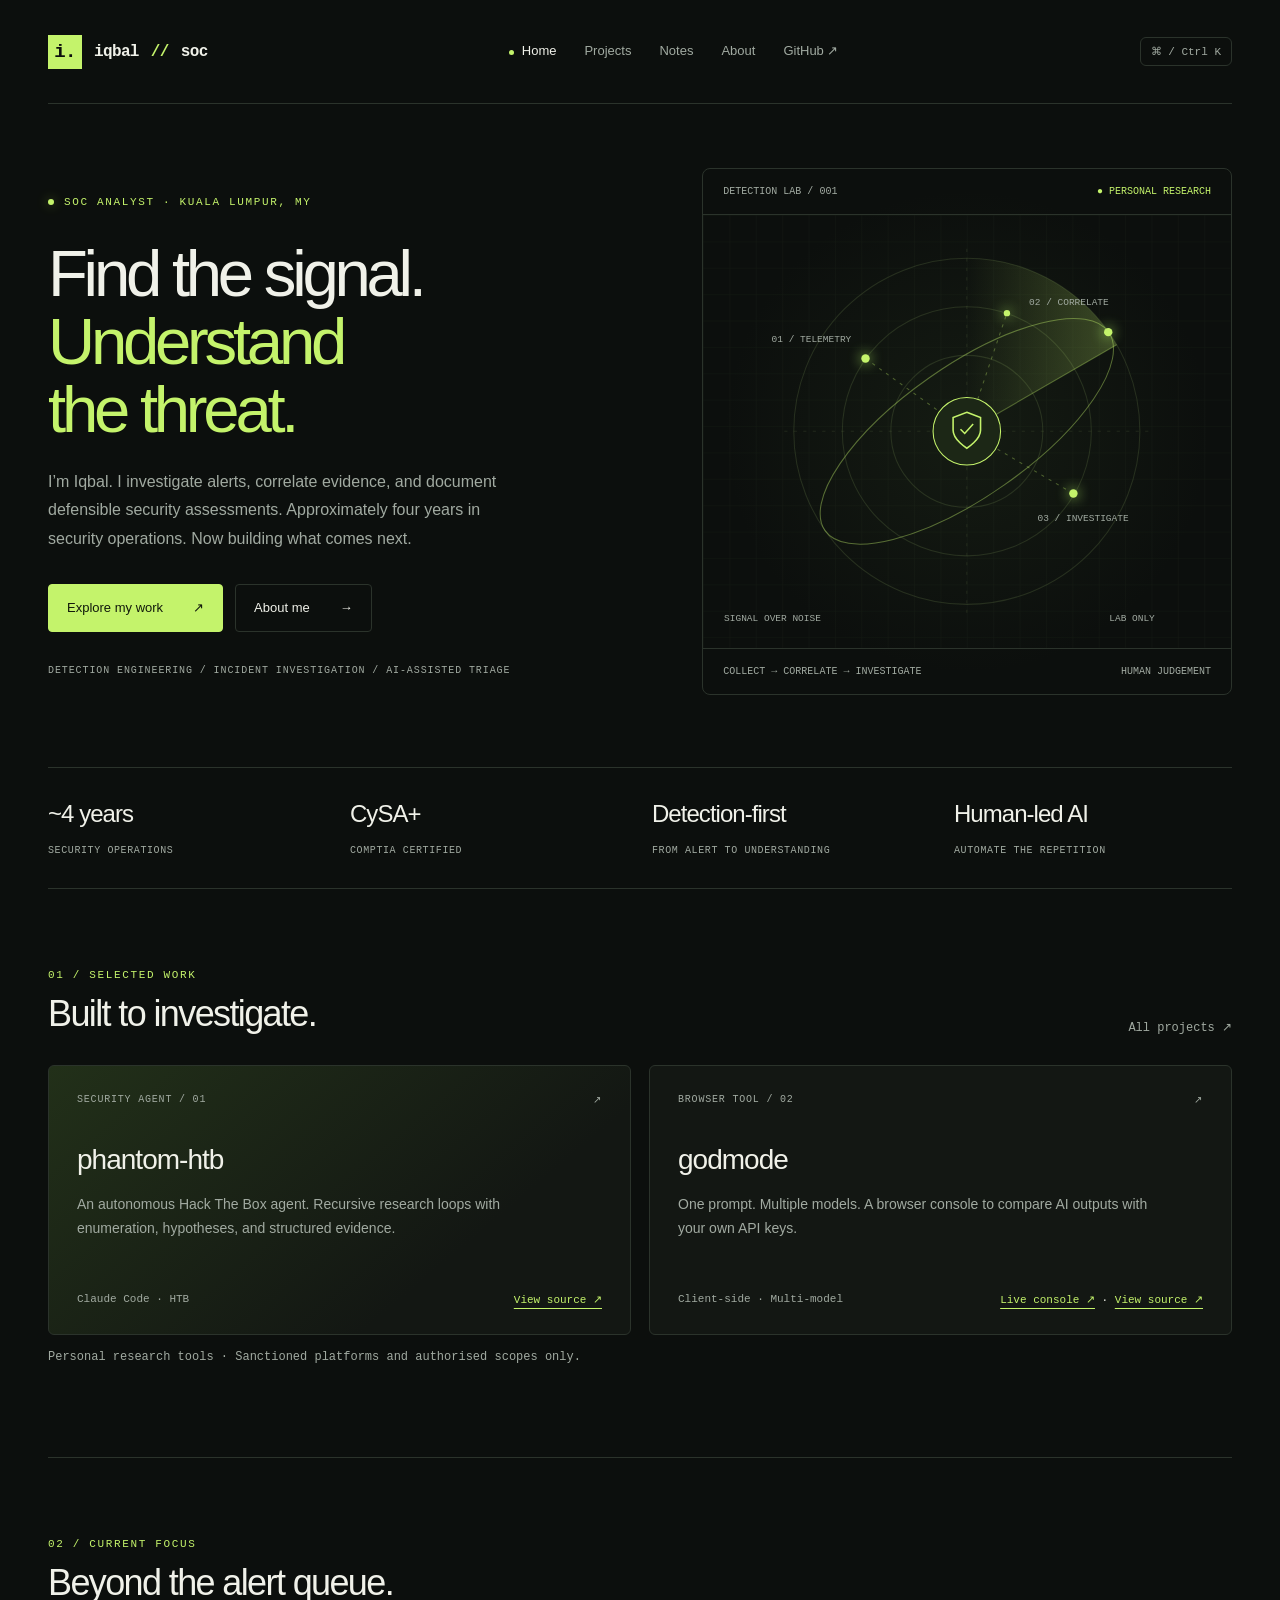
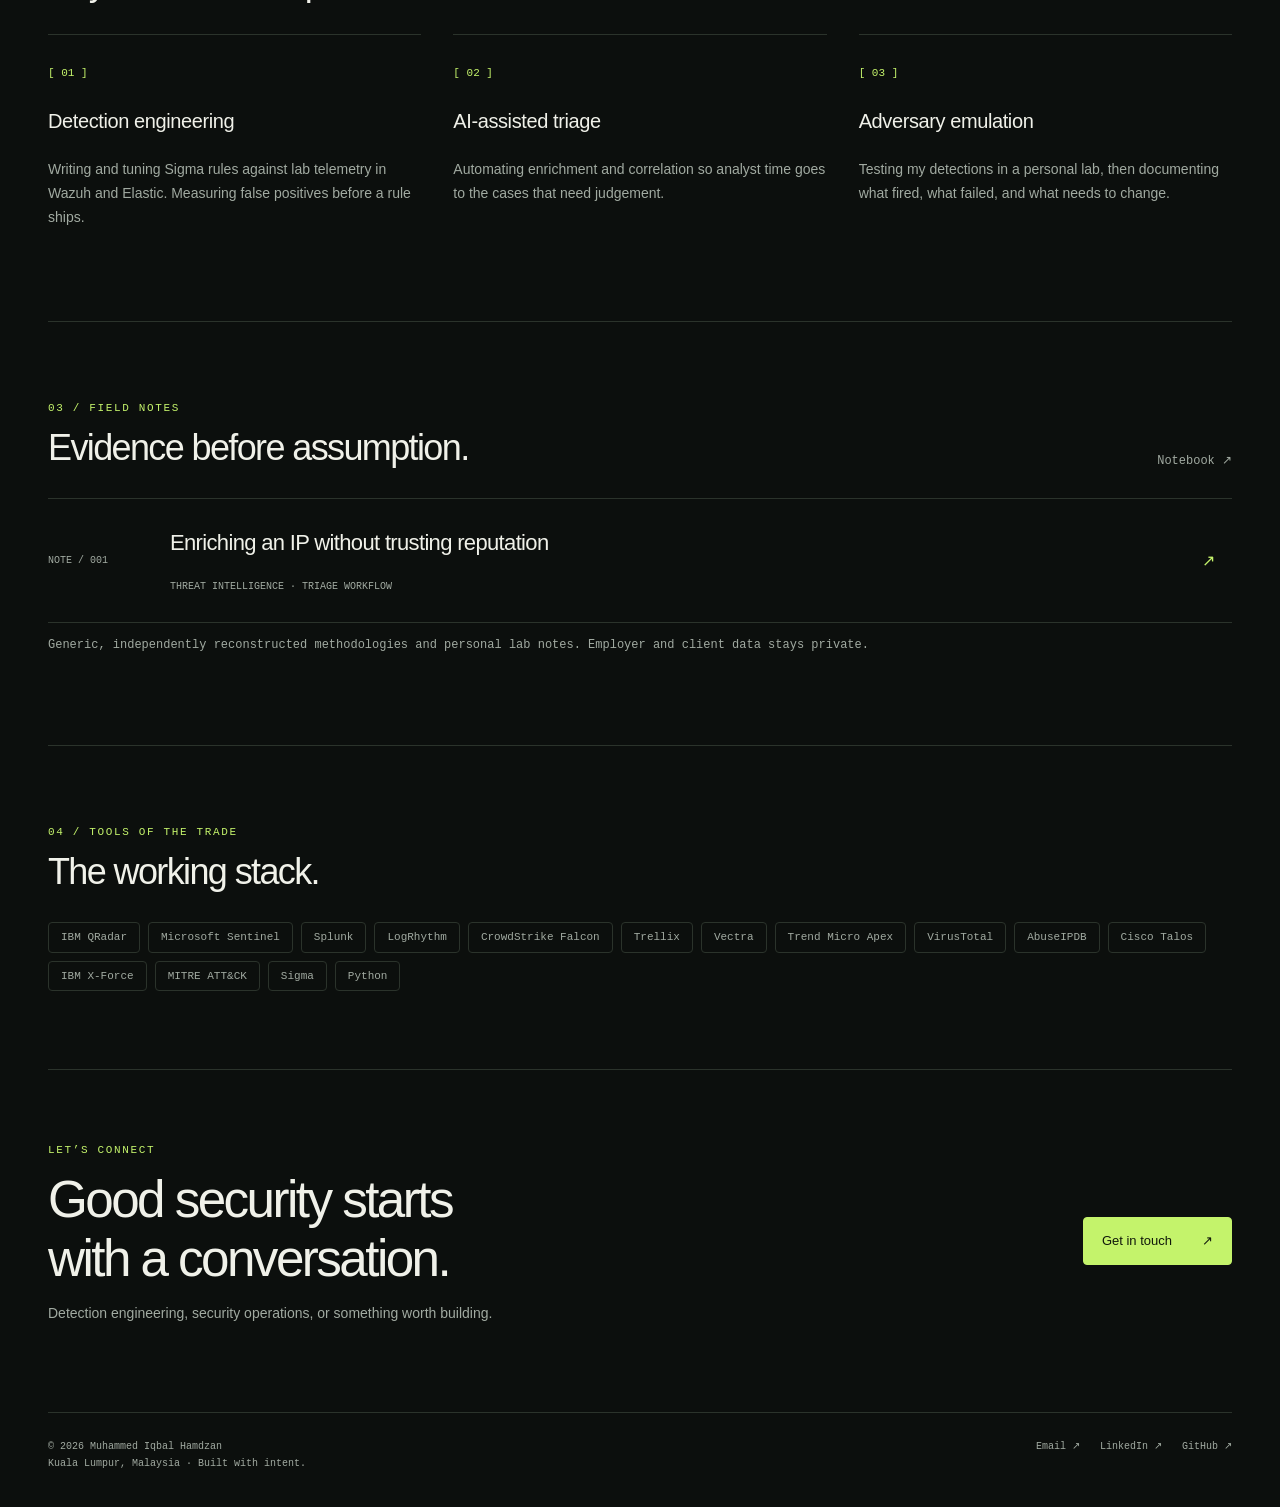
==== index.html @ 97b53631 "Correct SOC experience summary and link methodology note" ====
<!doctype html>
<html lang="en">
<head>
<meta charset="utf-8">
<meta name="viewport" content="width=device-width,initial-scale=1">
<title>Muhammed Iqbal Hamdzan — SOC analyst, Kuala Lumpur</title>
<meta name="description" content="SOC analyst in Kuala Lumpur: incident triage and investigation, detection engineering with Sigma, and agentic security tooling.">
<meta name="color-scheme" content="dark">
<link rel="stylesheet" href="/assets/style.css?v=20261024">
<link rel="icon" href="data:image/svg+xml,<svg xmlns='http://www.w3.org/2000/svg' viewBox='0 0 16 16'><text y='13' font-size='13'>🛡</text></svg>">
<meta name="theme-color" content="#0c0f0d">
<link rel="canonical" href="https://iqbalhamdzan.xyz/">
<meta property="og:type" content="website">
<meta property="og:title" content="Muhammed Iqbal Hamdzan — SOC analyst, Kuala Lumpur">
<meta property="og:description" content="SOC analyst in Kuala Lumpur. Detection engineering, incident investigation, and AI-assisted security tooling.">
<meta property="og:url" content="https://iqbalhamdzan.xyz/">
<script src="/assets/site.js?v=20261024" defer></script>
</head>
<body><div class="wrap"><a class="skip" href="#main">Skip to content</a><header class="site-header"><a class="brand" href="/" aria-label="Iqbal SOC home"><b aria-hidden="true">i.</b>iqbal<span>//</span>soc</a><nav aria-label="Main navigation"><a href="/" aria-current="page">Home</a><a href="/projects.html">Projects</a><a href="/notes/">Notes</a><a href="/about.html">About</a><a href="https://github.com/0xb4bal">GitHub ↗</a></nav><button class="command-trigger" aria-label="Search pages (Control or Command K)" aria-haspopup="dialog">⌘ / Ctrl K</button></header><main id="main"><section class="hero" aria-labelledby="hero-title"><div><p class="eyebrow"><span class="status-dot"></span>SOC ANALYST · KUALA LUMPUR, MY</p><h1 id="hero-title">Find the signal.<br><em>Understand<br>the threat.</em></h1><p class="lede">I’m Iqbal. I investigate alerts, correlate evidence, and document defensible security assessments. Approximately four years in security operations. Now building what comes next.</p><div class="actions"><a class="button primary" href="/projects.html">Explore my work <span>↗</span></a><a class="button" href="/about.html">About me <span>→</span></a></div><div class="hero-meta">Detection engineering / Incident investigation / AI-assisted triage</div></div><div class="signal-panel"><div class="panel-top"><span>DETECTION LAB / 001</span><span>● PERSONAL RESEARCH</span></div><svg class="radar" viewBox="0 0 500 410" role="img" aria-labelledby="radar-title"><title id="radar-title">A conceptual detection workflow: telemetry, correlation, and analyst judgement</title><defs><pattern id="grid" width="25" height="25" patternUnits="userSpaceOnUse"><path d="M25 0H0V25" fill="none" stroke="#59733c18"/></pattern><linearGradient id="beam"><stop stop-color="#c4f36b" stop-opacity="0"/><stop offset="1" stop-color="#c4f36b" stop-opacity=".25"/></linearGradient></defs><path fill="url(#grid)" d="M0 0H500V410H0z"/><path d="M250 32V378M77 205H423" stroke="#687f4d33" stroke-dasharray="3 6"/><circle class="ring" cx="250" cy="205" r="164"/><circle class="ring" cx="250" cy="205" r="118"/><circle class="ring" cx="250" cy="205" r="72"/><g class="sweep"><path d="M250 205L250 41A164 164 0 0 1 392 123Z" fill="url(#beam)"/><path d="M250 205L392 123" stroke="#c4f36b55"/></g><g class="orbit"><ellipse cx="250" cy="205" rx="164" ry="62" transform="rotate(-35 250 205)" fill="none" stroke="#c4f36b66"/><circle class="node" cx="384" cy="111" r="4"/></g><path d="M154 136L250 205 351 264M250 205L288 93" fill="none" stroke="#c4f36b55" stroke-dasharray="3 5"/><circle class="node" cx="154" cy="136" r="4"/><circle class="node" cx="351" cy="264" r="4"/><circle class="node" cx="288" cy="93" r="3"/><circle cx="250" cy="205" r="32" fill="#1c2716" stroke="#c4f36b"/><path d="M250 187l13 5v12c0 9-13 17-13 17s-13-8-13-17v-12z" fill="none" stroke="#c4f36b" stroke-width="1.5"/><path d="M244 203l4 4 8-9" fill="none" stroke="#c4f36b" stroke-width="1.5"/><text x="65" y="120">01 / TELEMETRY</text><text x="309" y="85">02 / CORRELATE</text><text x="317" y="290">03 / INVESTIGATE</text><text x="20" y="385">SIGNAL OVER NOISE</text><text x="385" y="385">LAB ONLY</text></svg><div class="panel-bottom"><span>COLLECT → CORRELATE → INVESTIGATE</span><span>HUMAN JUDGEMENT</span></div></div></section><div class="proof-strip" aria-label="Background"><div><strong>~4 years</strong><span>Security operations</span></div><div><strong>CySA+</strong><span>CompTIA certified</span></div><div><strong>Detection-first</strong><span>From alert to understanding</span></div><div><strong>Human-led AI</strong><span>Automate the repetition</span></div></div><section class="section"><div class="section-heading"><div><div class="section-label">01 / Selected work</div><h2>Built to investigate.</h2></div><a class="text-link" href="/projects.html">All projects ↗</a></div><div class="project-grid"><article class="project-card featured"><div class="card-top"><span>Security agent / 01</span><span aria-hidden="true">↗</span></div><h3>phantom-htb</h3><p>An autonomous Hack The Box agent. Recursive research loops with enumeration, hypotheses, and structured evidence.</p><div class="card-footer"><span>Claude Code · HTB</span><div><a href="https://github.com/0xb4bal/phantom-htb">View source ↗</a></div></div></article><article class="project-card"><div class="card-top"><span>Browser tool / 02</span><span aria-hidden="true">↗</span></div><h3>godmode</h3><p>One prompt. Multiple models. A browser console to compare AI outputs with your own API keys.</p><div class="card-footer"><span>Client-side · Multi-model</span><div><a href="https://0xb4bal.github.io/godmode">Live console ↗</a> · <a href="https://github.com/0xb4bal/godmode">View source ↗</a></div></div></article></div><p class="mono dim">Personal research tools · Sanctioned platforms and authorised scopes only.</p></section><section class="section"><div class="section-heading"><div><div class="section-label">02 / Current focus</div><h2>Beyond the alert queue.</h2></div></div><div class="focus-grid"><article class="focus-item"><span class="number">[ 01 ]</span><h3>Detection engineering</h3><p>Writing and tuning Sigma rules against lab telemetry in Wazuh and Elastic. Measuring false positives before a rule ships.</p></article><article class="focus-item"><span class="number">[ 02 ]</span><h3>AI-assisted triage</h3><p>Automating enrichment and correlation so analyst time goes to the cases that need judgement.</p></article><article class="focus-item"><span class="number">[ 03 ]</span><h3>Adversary emulation</h3><p>Testing my detections in a personal lab, then documenting what fired, what failed, and what needs to change.</p></article></div></section><section class="section"><div class="section-heading"><div><div class="section-label">03 / Field notes</div><h2>Evidence before assumption.</h2></div><a class="text-link" href="/notes/">Notebook ↗</a></div><a class="note-row" href="/notes/ioc-enrichment-workflow.html"><span class="note-number">NOTE / 001</span><div><h3>Enriching an IP without trusting reputation</h3><small>THREAT INTELLIGENCE · TRIAGE WORKFLOW</small></div><span class="arrow">↗</span></a><p class="mono dim">Generic, independently reconstructed methodologies and personal lab notes. Employer and client data stays private.</p></section><section class="section"><div class="section-label">04 / Tools of the trade</div><div class="section-heading"><h2>The working stack.</h2></div><div class="stack"><span class="pill">IBM QRadar</span><span class="pill">Microsoft Sentinel</span><span class="pill">Splunk</span><span class="pill">LogRhythm</span><span class="pill">CrowdStrike Falcon</span><span class="pill">Trellix</span><span class="pill">Vectra</span><span class="pill">Trend Micro Apex</span><span class="pill">VirusTotal</span><span class="pill">AbuseIPDB</span><span class="pill">Cisco Talos</span><span class="pill">IBM X-Force</span><span class="pill">MITRE ATT&amp;CK</span><span class="pill">Sigma</span><span class="pill">Python</span></div></section><section class="contact-block"><div><div class="section-label">Let’s connect</div><h2>Good security starts<br>with a conversation.</h2><p>Detection engineering, security operations, or something worth building.</p></div><a class="button primary" href="mailto:security@iqbalhamdzan.xyz">Get in touch <span>↗</span></a></section></main><footer class="site-footer"><span>© 2026 Muhammed Iqbal Hamdzan<br>Kuala Lumpur, Malaysia · Built with intent.</span><div class="footer-links"><a href="mailto:security@iqbalhamdzan.xyz">Email ↗</a><a href="https://www.linkedin.com/in/iqbalhamdzan">LinkedIn ↗</a><a href="https://github.com/0xb4bal">GitHub ↗</a></div></footer></div><dialog id="command-palette" class="palette" aria-label="Find a page"><div class="palette-top"><input type="search" aria-label="Search pages" placeholder="Where do you want to go?" autocomplete="off"><button class="palette-close" aria-label="Close search">ESC</button></div><div class="palette-results"><a href="/">Home <small>01 / Overview</small></a><a href="/projects.html">Projects <small>02 / Security agents &amp; tools</small></a><a href="/notes/">Detection notes <small>03 / Lab notebook</small></a><a href="/notes/ioc-enrichment-workflow.html">Enriching an IP without trusting reputation <small>Read note ↗</small></a><a href="/notes/alert-to-disposition.html">From alert to defensible assessment <small>Read note ↗</small></a><a href="/about.html">About &amp; contact <small>04 / Background</small></a><p class="palette-empty" hidden>No matching pages. Try “projects” or “notes”.</p></div><div class="palette-hint">↑ ↓ to navigate · Enter to open · Esc to close</div></dialog></body></html>
---- assets/style.css ----
:root{--bg:#0c0f0d;--panel:#131713;--fg:#f0f1e9;--dim:#a1aaa1;--line:#2b332b;--accent:#c4f36b;--accent2:#c4f36b;--mono:Consolas,"Liberation Mono",monospace;--sans:Arial,Helvetica,sans-serif}
*{box-sizing:border-box}html{scroll-behavior:smooth;scroll-padding-top:100px}body{margin:0;background:var(--bg);color:var(--fg);font:16px/1.7 var(--sans);-webkit-font-smoothing:antialiased}::selection{background:var(--accent);color:var(--bg)}a{color:inherit;text-underline-offset:5px}a:hover{color:var(--accent)}button,input{font:inherit}button,a{-webkit-tap-highlight-color:transparent}button{cursor:pointer}a:focus-visible,button:focus-visible,input:focus-visible{outline:2px solid var(--accent);outline-offset:5px}.wrap{width:min(1240px,calc(100% - 96px));margin:auto}.site-header{display:flex;align-items:center;justify-content:space-between;gap:24px;min-height:104px;border-bottom:1px solid var(--line)}.brand{display:flex;align-items:center;gap:12px;font:700 16px var(--mono);letter-spacing:-.04em;text-decoration:none}.brand b{display:grid;place-items:center;width:34px;height:34px;background:var(--accent);color:var(--bg);font-size:19px}.brand span{color:var(--accent)}nav{display:flex;align-items:center;gap:28px}nav a{font-size:13px;text-decoration:none;color:var(--dim)}nav a[aria-current=page]{color:var(--fg)}nav a[aria-current=page]:before{content:"";display:inline-block;width:5px;height:5px;background:var(--accent);margin-right:8px;border-radius:50%}.command-trigger{border:1px solid var(--line);background:transparent;color:var(--dim);border-radius:6px;padding:7px 10px;font:11px var(--mono)}.skip{position:fixed;top:-70px;left:16px;z-index:99;background:var(--accent);color:var(--bg);padding:10px}.skip:focus{top:10px}.eyebrow,.section-label{font:11px/1.5 var(--mono);letter-spacing:.15em;text-transform:uppercase;color:var(--accent)}.eyebrow{display:flex;align-items:center;gap:10px}.status-dot{height:6px;width:6px;background:var(--accent);border-radius:50%;box-shadow:0 0 12px #c4f34470}.hero{display:grid;grid-template-columns:1.16fr 1fr;gap:40px;align-items:center;min-height:650px;padding:64px 0 72px}.hero h1{font-size:clamp(46px,5.1vw,74px);line-height:1.04;font-weight:500;letter-spacing:-.065em;margin:30px 0 24px}.hero h1 em{font-style:normal;color:var(--accent)}.hero .lede{font-size:16px;line-height:1.8;max-width:470px;color:var(--dim)}.actions{display:flex;gap:12px;flex-wrap:wrap;margin:30px 0}.button{display:inline-flex;align-items:center;justify-content:space-between;gap:30px;padding:12px 18px;border:1px solid var(--line);border-radius:4px;font-size:13px;text-decoration:none;transition:background .2s,transform .2s}.button:hover{background:#20291c;transform:translateY(-2px)}.button.primary{background:var(--accent);color:#11180b;border-color:var(--accent)}.button.primary:hover{background:#d7ff92}.hero-meta{font:10px/1.8 var(--mono);text-transform:uppercase;letter-spacing:.09em;color:var(--dim)}.signal-panel{position:relative;min-width:0;background:radial-gradient(ellipse at center,#33462638,transparent 65%);border:1px solid var(--line);border-radius:8px;overflow:hidden}.panel-top,.panel-bottom{padding:15px 20px;display:flex;justify-content:space-between;gap:12px;font:10px/1.5 var(--mono);color:var(--dim)}.panel-top{border-bottom:1px solid var(--line)}.panel-top span:last-child{color:var(--accent)}.panel-bottom{border-top:1px solid var(--line)}.radar{display:block;width:100%;height:auto}.radar text{font-family:var(--mono);font-size:9px;fill:var(--dim)}.radar .ring{stroke:#687f4d44;fill:none}.radar .orbit{transform-origin:250px 205px;animation:orbit 36s linear infinite}.radar .sweep{transform-origin:250px 205px;animation:orbit 18s linear infinite}.radar .node{fill:var(--accent);filter:drop-shadow(0 0 6px #baff6c)}@keyframes orbit{to{transform:rotate(360deg)}}.proof-strip{display:grid;grid-template-columns:repeat(4,1fr);border-block:1px solid var(--line);padding:26px 0;gap:24px}.proof-strip strong{display:block;font-size:24px;font-weight:500;letter-spacing:-.04em}.proof-strip span{font:10px var(--mono);color:var(--dim);text-transform:uppercase;letter-spacing:.06em}.section{padding:78px 0;border-bottom:1px solid var(--line)}.section-heading{display:flex;align-items:flex-end;justify-content:space-between;gap:24px;margin-bottom:30px}.section-heading h2{font-size:36px;font-weight:500;letter-spacing:-.045em;line-height:1.15;margin:10px 0 0}.text-link{font:12px var(--mono);color:var(--dim);text-decoration:none}.text-link:hover{color:var(--accent)}.project-grid{display:grid;grid-template-columns:1fr 1fr;gap:18px}.project-card{display:flex;flex-direction:column;min-height:270px;padding:28px;background:var(--panel);border:1px solid var(--line);border-radius:6px;transition:transform .2s,border-color .2s}.project-card:hover{transform:translateY(-4px);border-color:#78954f}.project-card.featured{background:linear-gradient(140deg,#223019,#131713 70%)}.card-top{display:flex;align-items:center;justify-content:space-between;color:var(--dim);font:10px var(--mono);text-transform:uppercase;letter-spacing:.08em}.project-card h3{margin:30px 0 10px;font-size:28px;font-weight:500;letter-spacing:-.035em}.project-card p{color:var(--dim);font-size:14px;max-width:470px;margin:0 0 24px}.card-footer{display:flex;justify-content:space-between;gap:16px;align-items:center;margin-top:auto;font:11px var(--mono)}.card-footer a{color:var(--accent)}.card-footer span{color:var(--dim)}.focus-grid{display:grid;grid-template-columns:repeat(3,1fr);gap:32px}.focus-item{border-top:1px solid var(--line);padding-top:22px}.focus-item .number{font:11px var(--mono);color:var(--accent)}.focus-item h3{font-size:20px;font-weight:500;letter-spacing:-.02em}.focus-item p{color:var(--dim);font-size:14px}.note-row{display:grid;grid-template-columns:100px 1fr 30px;align-items:center;gap:22px;border-block:1px solid var(--line);padding:25px 0;text-decoration:none}.note-row time,.note-row small{font:10px var(--mono);color:var(--dim)}.note-row h3{font-size:22px;font-weight:500;margin:0 0 8px;letter-spacing:-.03em}.note-row .arrow{color:var(--accent)}.stack{display:flex;flex-wrap:wrap;gap:8px;margin-top:24px}.pill,.tag{display:inline-block;border:1px solid var(--line);padding:6px 12px;color:var(--dim);font:11px/1.5 var(--mono);border-radius:4px}.contact-block{padding:72px 0;display:flex;justify-content:space-between;align-items:center;gap:32px}.contact-block h2{font-size:clamp(32px,4vw,52px);font-weight:500;letter-spacing:-.05em;line-height:1.15;margin:12px 0}.contact-block p{color:var(--dim);font-size:14px}.site-footer{border-top:1px solid var(--line);display:flex;justify-content:space-between;gap:20px;padding:25px 0 35px;color:var(--dim);font:10px/1.7 var(--mono)}.footer-links{display:flex;gap:20px}.footer-links a{text-decoration:none}.page-content{max-width:820px;margin:64px auto 90px;min-height:50vh}.page-content h1{font-size:clamp(38px,5vw,60px);line-height:1.1;letter-spacing:-.05em;font-weight:500;margin:20px 0 28px}.page-content h2{font-size:25px;font-weight:500;letter-spacing:-.03em;margin:48px 0 16px}.page-content h3{font-weight:500}.page-content p,.page-content li{color:#bac3b8}.page-content .lede{font-size:19px;line-height:1.8;color:#d2d9cf}.page-content a{color:var(--accent)}.page-content li{padding:4px 0}.page-content .project-grid{margin:36px 0}.page-content .project-card h3{margin-top:26px}.note{border-left:2px solid var(--accent);background:var(--panel);padding:18px 24px;margin:28px 0;font-size:14px}.note p{margin:0}.dim{color:var(--dim)}.mono{font-family:var(--mono);font-size:12px}table{border-collapse:collapse;width:100%;font-size:14px;margin:24px 0}th,td{text-align:left;vertical-align:top;border-bottom:1px solid var(--line);padding:16px 12px}th{font:10px var(--mono);color:var(--dim);text-transform:uppercase;letter-spacing:.1em}td:first-child{min-width:140px}code{font-family:var(--mono);color:var(--accent)}pre{overflow:auto;padding:20px;background:var(--panel)}.palette{width:min(560px,calc(100% - 32px));padding:0;border:1px solid #536343;border-radius:10px;background:var(--panel);color:var(--fg);box-shadow:0 30px 100px #0009}.palette::backdrop{background:#070a08c9;backdrop-filter:blur(6px)}.palette-top{display:flex;align-items:center;gap:12px;border-bottom:1px solid var(--line);padding:16px}.palette input{min-width:0;width:100%;background:transparent;border:0;color:var(--fg);padding:8px;font-size:15px}.palette-close{background:transparent;color:var(--dim);border:1px solid var(--line);border-radius:4px;font:10px var(--mono);padding:7px}.palette-results{padding:12px}.palette-results a{display:flex;justify-content:space-between;padding:14px 12px;text-decoration:none;border-radius:4px;font-size:14px}.palette-results a:hover,.palette-results a:focus{background:#28341f;color:var(--accent)}.palette-results small{color:var(--dim);font:10px var(--mono)}.palette-empty{padding:15px;color:var(--dim);font-size:14px}.palette-hint{border-top:1px solid var(--line);padding:12px 24px;font:10px var(--mono);color:var(--dim)}[hidden]{display:none!important}
@media(min-width:1500px){.hero{min-height:700px}}
@media(max-width:960px){.wrap{width:calc(100% - 48px)}.hero{gap:24px;min-height:570px}.hero h1{font-size:54px}nav{gap:18px}.signal-panel{align-self:center}.panel-top,.panel-bottom{font-size:9px;padding:12px}.project-card{padding:24px}.focus-grid{gap:20px}}
@media(max-width:700px){.wrap{width:calc(100% - 36px)}.site-header{min-height:100px;flex-wrap:wrap;gap:16px;padding:22px 0}.brand{font-size:14px}.brand b{width:28px;height:28px}nav{width:100%;justify-content:space-between;gap:8px;order:2}nav a{font-size:12px}.command-trigger{margin-left:auto}.hero{grid-template-columns:1fr;padding:44px 0;gap:28px}.hero h1{font-size:clamp(46px,10vw,65px);margin-top:24px}.hero .lede{font-size:15px;max-width:100%}.signal-panel{width:100%;max-width:480px;justify-self:center}.proof-strip{grid-template-columns:1fr 1fr;gap:20px;padding:24px 0}.proof-strip strong{font-size:22px}.proof-strip span{font-size:9px}.section{padding:48px 0}.section-heading h2{font-size:30px}.section-heading{align-items:flex-start}.section-heading .text-link{font-size:10px;white-space:nowrap;margin-top:28px}.project-grid,.focus-grid{grid-template-columns:1fr}.project-card{min-height:240px}.focus-item h3{margin:12px 0}.note-row{grid-template-columns:1fr 20px;gap:12px}.note-row time{grid-column:1/-1}.note-row h3{font-size:20px}.contact-block{padding:48px 0;display:block}.contact-block .button{margin-top:12px}.site-footer{flex-direction:column;gap:12px}.page-content{margin:44px 0 60px}.page-content .lede{font-size:17px}.page-content h1{overflow-wrap:anywhere}th,td{padding:12px 6px;font-size:12px}td:first-child{min-width:85px}nav a[aria-current=page]:before{margin-right:5px}.page-content ul,.page-content ol{padding-left:22px}}
@media(prefers-reduced-motion:reduce){html{scroll-behavior:auto}*,*:before,*:after{animation:none!important;transition:none!important}}

.note-number{font:10px var(--mono);color:var(--dim)}
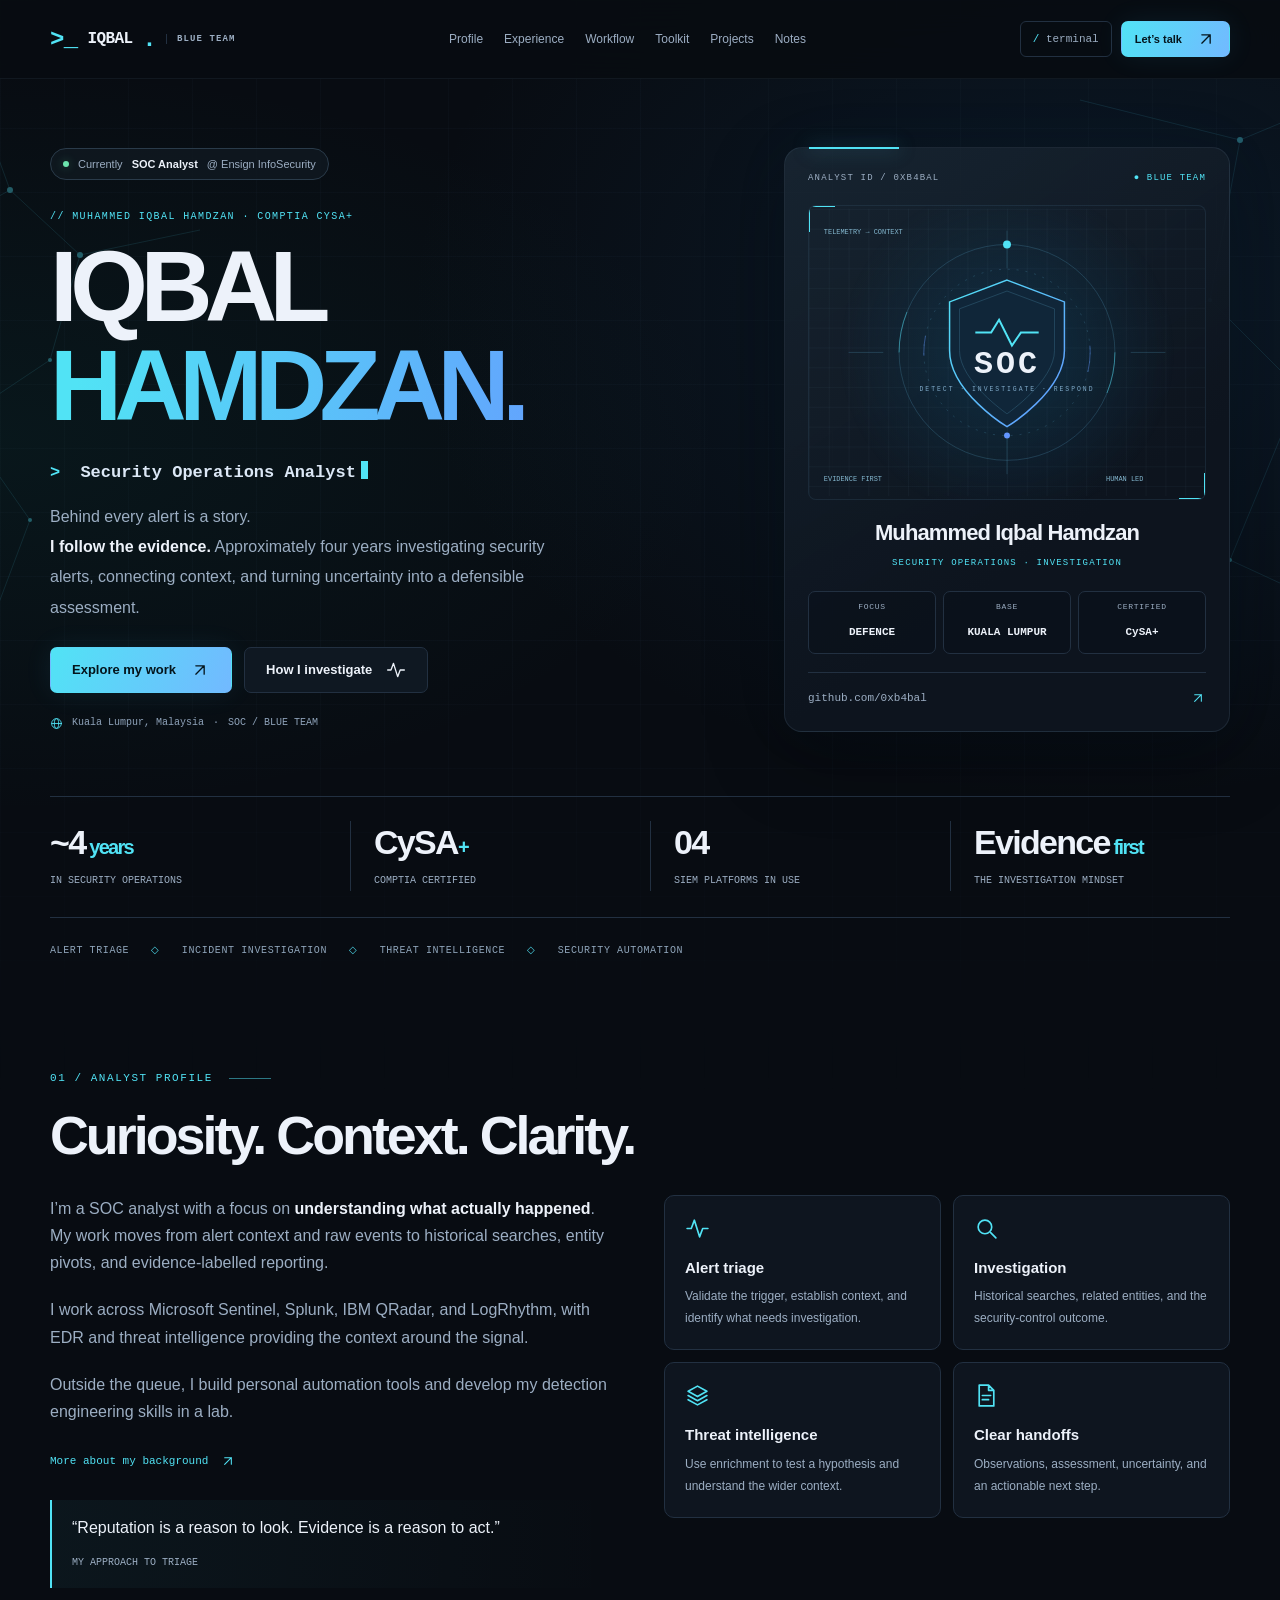
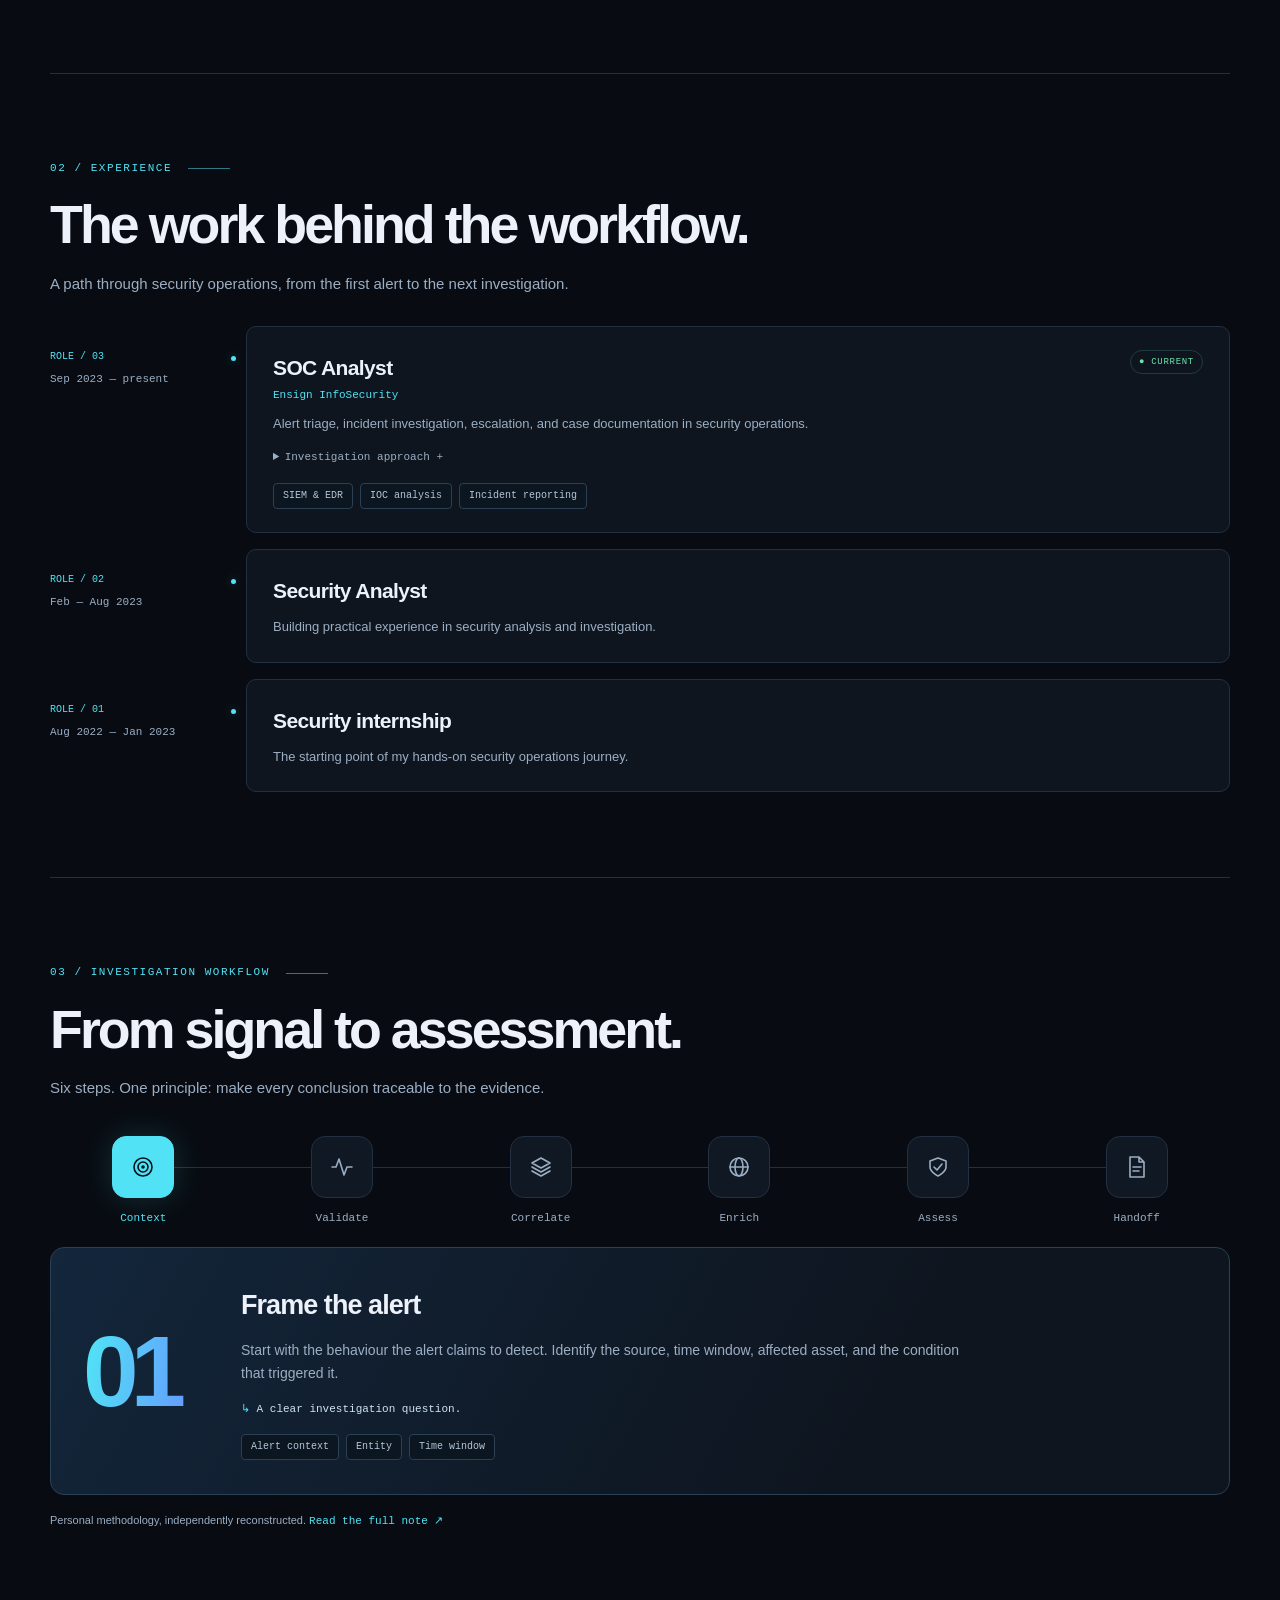
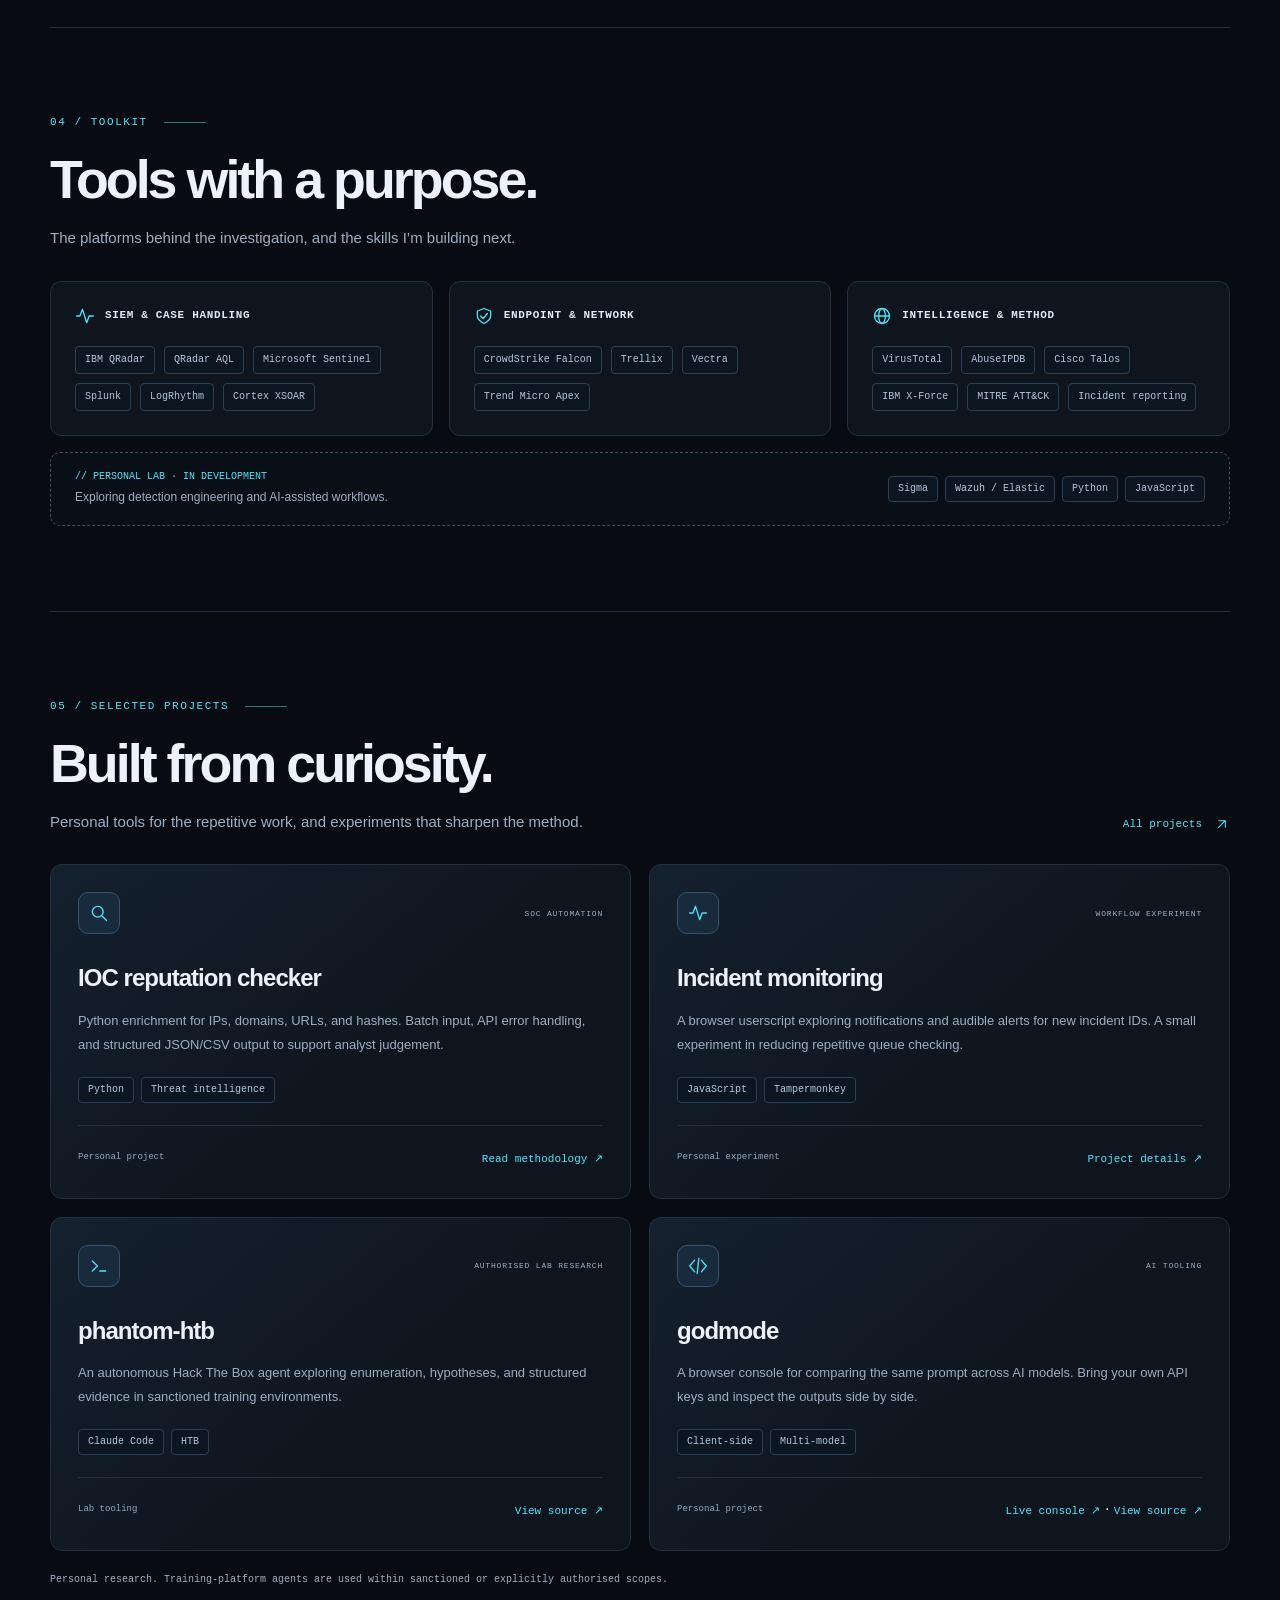
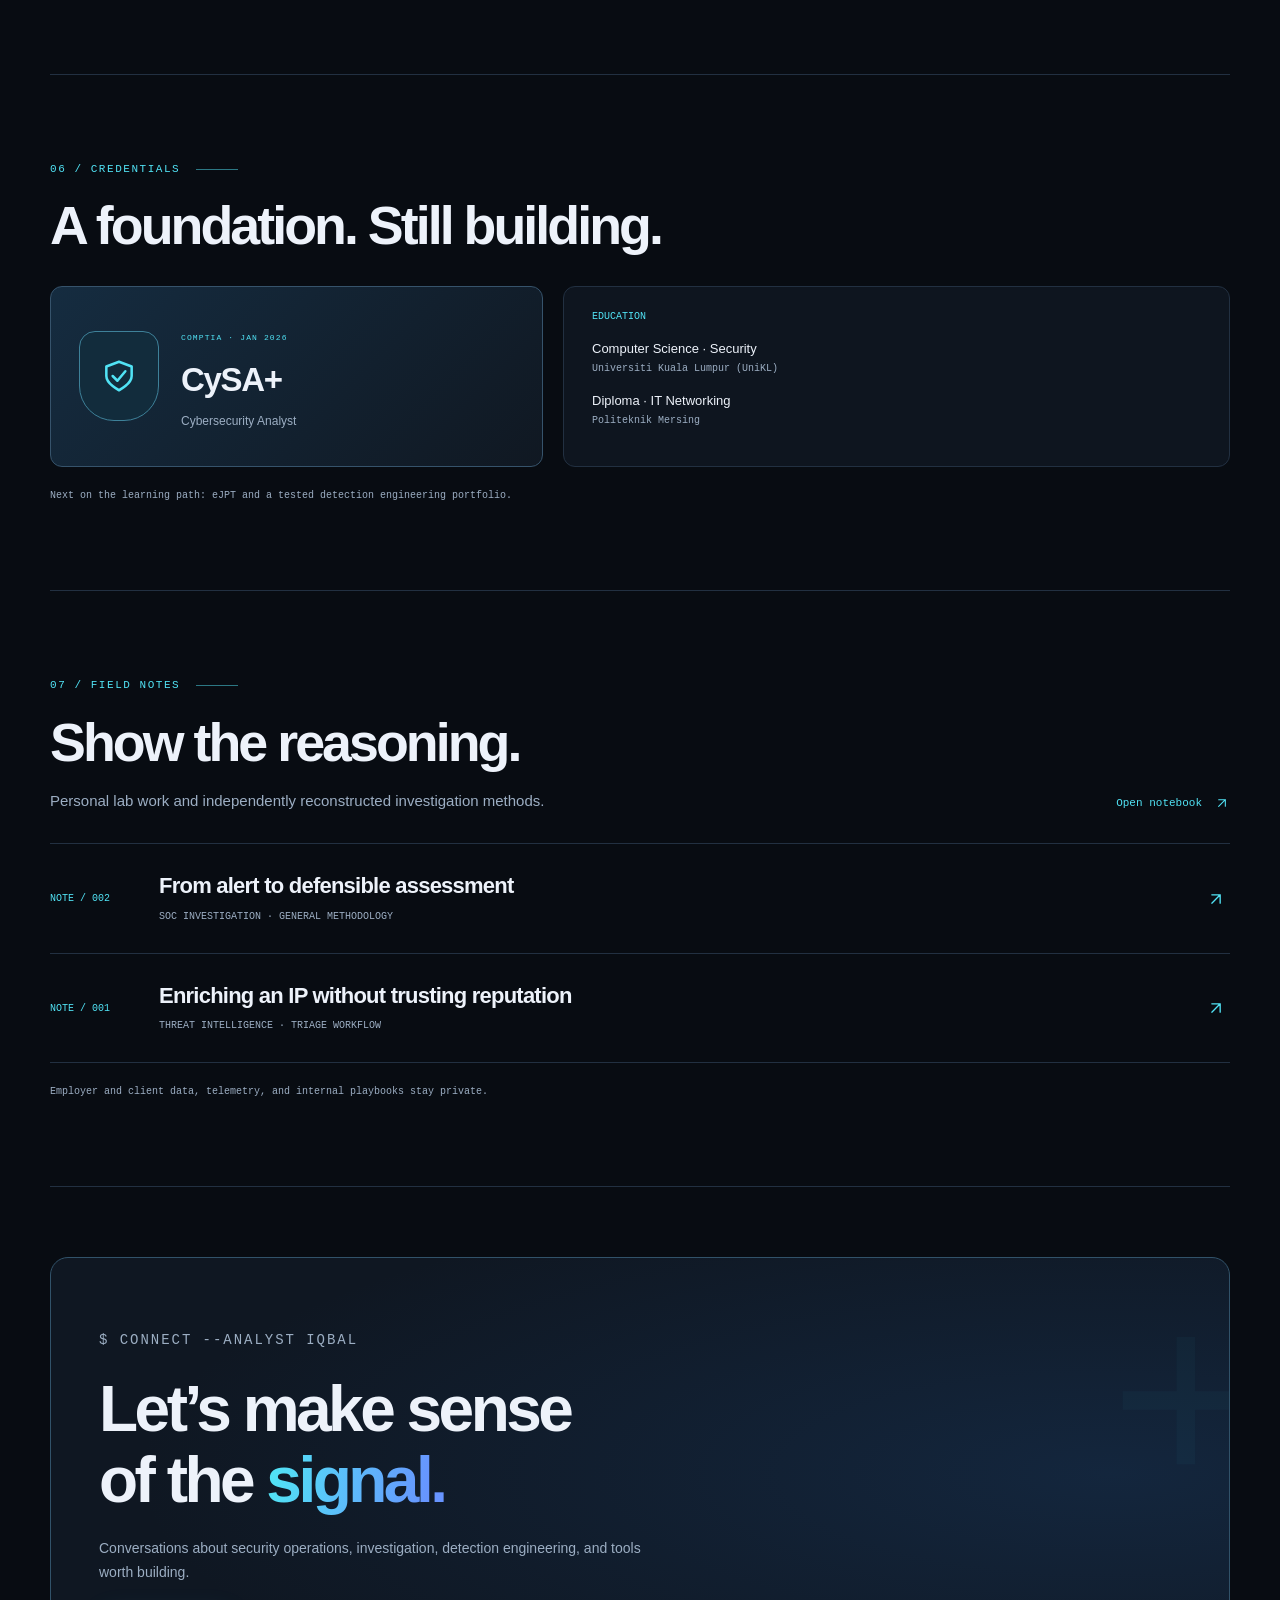
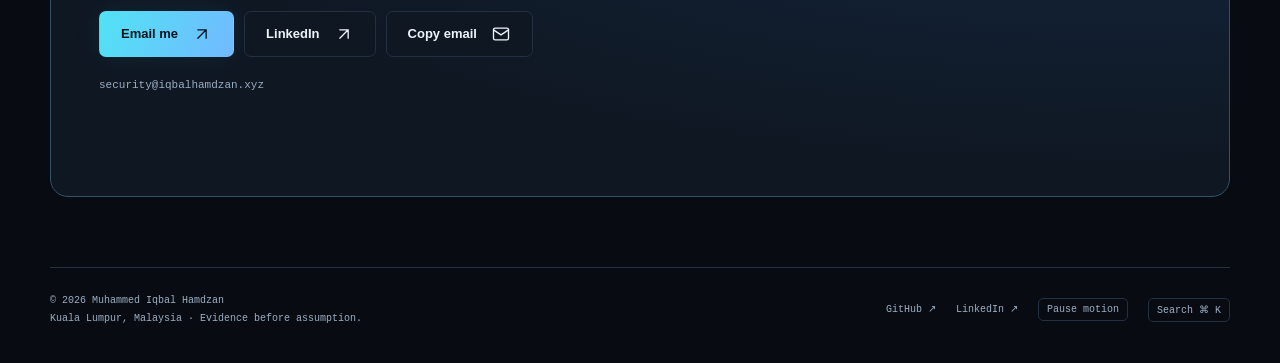
==== commit 58a0d7e4: "Rebuild portfolio with SOC identity, investigation workflow, and terminal navigation" ====
--- a/index.html
+++ b/index.html
@@ -1,19 +1,106 @@
 <!doctype html>
-<html lang="en">
-<head>
+<html lang="en"><head>
 <meta charset="utf-8">
-<meta name="viewport" content="width=device-width,initial-scale=1">
-<title>Muhammed Iqbal Hamdzan — SOC analyst, Kuala Lumpur</title>
-<meta name="description" content="SOC analyst in Kuala Lumpur: incident triage and investigation, detection engineering with Sigma, and agentic security tooling.">
+<meta name="viewport" content="width=device-width, initial-scale=1">
+<title>Iqbal Hamdzan — SOC Analyst & Security Investigator</title>
+<meta name="description" content="SOC analyst in Kuala Lumpur. Evidence-led investigation, incident triage, threat intelligence, and personal security automation.">
 <meta name="color-scheme" content="dark">
-<link rel="stylesheet" href="/assets/style.css?v=20261024">
-<link rel="icon" href="data:image/svg+xml,<svg xmlns='http://www.w3.org/2000/svg' viewBox='0 0 16 16'><text y='13' font-size='13'>🛡</text></svg>">
-<meta name="theme-color" content="#0c0f0d">
+<meta name="theme-color" content="#080c12">
 <link rel="canonical" href="https://iqbalhamdzan.xyz/">
 <meta property="og:type" content="website">
-<meta property="og:title" content="Muhammed Iqbal Hamdzan — SOC analyst, Kuala Lumpur">
-<meta property="og:description" content="SOC analyst in Kuala Lumpur. Detection engineering, incident investigation, and AI-assisted security tooling.">
+<meta property="og:title" content="Iqbal Hamdzan — SOC Analyst & Security Investigator">
+<meta property="og:description" content="SOC analyst in Kuala Lumpur. Evidence-led investigation, incident triage, threat intelligence, and personal security automation.">
 <meta property="og:url" content="https://iqbalhamdzan.xyz/">
-<script src="/assets/site.js?v=20261024" defer></script>
+<link rel="icon" href="/assets/favicon.svg" type="image/svg+xml">
+<link rel="stylesheet" href="/assets/style.css?v=20261104">
+<script src="/assets/site.js?v=20261104" defer></script>
 </head>
-<body><div class="wrap"><a class="skip" href="#main">Skip to content</a><header class="site-header"><a class="brand" href="/" aria-label="Iqbal SOC home"><b aria-hidden="true">i.</b>iqbal<span>//</span>soc</a><nav aria-label="Main navigation"><a href="/" aria-current="page">Home</a><a href="/projects.html">Projects</a><a href="/notes/">Notes</a><a href="/about.html">About</a><a href="https://github.com/0xb4bal">GitHub ↗</a></nav><button class="command-trigger" aria-label="Search pages (Control or Command K)" aria-haspopup="dialog">⌘ / Ctrl K</button></header><main id="main"><section class="hero" aria-labelledby="hero-title"><div><p class="eyebrow"><span class="status-dot"></span>SOC ANALYST · KUALA LUMPUR, MY</p><h1 id="hero-title">Find the signal.<br><em>Understand<br>the threat.</em></h1><p class="lede">I’m Iqbal. I investigate alerts, correlate evidence, and document defensible security assessments. Approximately four years in security operations. Now building what comes next.</p><div class="actions"><a class="button primary" href="/projects.html">Explore my work <span>↗</span></a><a class="button" href="/about.html">About me <span>→</span></a></div><div class="hero-meta">Detection engineering / Incident investigation / AI-assisted triage</div></div><div class="signal-panel"><div class="panel-top"><span>DETECTION LAB / 001</span><span>● PERSONAL RESEARCH</span></div><svg class="radar" viewBox="0 0 500 410" role="img" aria-labelledby="radar-title"><title id="radar-title">A conceptual detection workflow: telemetry, correlation, and analyst judgement</title><defs><pattern id="grid" width="25" height="25" patternUnits="userSpaceOnUse"><path d="M25 0H0V25" fill="none" stroke="#59733c18"/></pattern><linearGradient id="beam"><stop stop-color="#c4f36b" stop-opacity="0"/><stop offset="1" stop-color="#c4f36b" stop-opacity=".25"/></linearGradient></defs><path fill="url(#grid)" d="M0 0H500V410H0z"/><path d="M250 32V378M77 205H423" stroke="#687f4d33" stroke-dasharray="3 6"/><circle class="ring" cx="250" cy="205" r="164"/><circle class="ring" cx="250" cy="205" r="118"/><circle class="ring" cx="250" cy="205" r="72"/><g class="sweep"><path d="M250 205L250 41A164 164 0 0 1 392 123Z" fill="url(#beam)"/><path d="M250 205L392 123" stroke="#c4f36b55"/></g><g class="orbit"><ellipse cx="250" cy="205" rx="164" ry="62" transform="rotate(-35 250 205)" fill="none" stroke="#c4f36b66"/><circle class="node" cx="384" cy="111" r="4"/></g><path d="M154 136L250 205 351 264M250 205L288 93" fill="none" stroke="#c4f36b55" stroke-dasharray="3 5"/><circle class="node" cx="154" cy="136" r="4"/><circle class="node" cx="351" cy="264" r="4"/><circle class="node" cx="288" cy="93" r="3"/><circle cx="250" cy="205" r="32" fill="#1c2716" stroke="#c4f36b"/><path d="M250 187l13 5v12c0 9-13 17-13 17s-13-8-13-17v-12z" fill="none" stroke="#c4f36b" stroke-width="1.5"/><path d="M244 203l4 4 8-9" fill="none" stroke="#c4f36b" stroke-width="1.5"/><text x="65" y="120">01 / TELEMETRY</text><text x="309" y="85">02 / CORRELATE</text><text x="317" y="290">03 / INVESTIGATE</text><text x="20" y="385">SIGNAL OVER NOISE</text><text x="385" y="385">LAB ONLY</text></svg><div class="panel-bottom"><span>COLLECT → CORRELATE → INVESTIGATE</span><span>HUMAN JUDGEMENT</span></div></div></section><div class="proof-strip" aria-label="Background"><div><strong>~4 years</strong><span>Security operations</span></div><div><strong>CySA+</strong><span>CompTIA certified</span></div><div><strong>Detection-first</strong><span>From alert to understanding</span></div><div><strong>Human-led AI</strong><span>Automate the repetition</span></div></div><section class="section"><div class="section-heading"><div><div class="section-label">01 / Selected work</div><h2>Built to investigate.</h2></div><a class="text-link" href="/projects.html">All projects ↗</a></div><div class="project-grid"><article class="project-card featured"><div class="card-top"><span>Security agent / 01</span><span aria-hidden="true">↗</span></div><h3>phantom-htb</h3><p>An autonomous Hack The Box agent. Recursive research loops with enumeration, hypotheses, and structured evidence.</p><div class="card-footer"><span>Claude Code · HTB</span><div><a href="https://github.com/0xb4bal/phantom-htb">View source ↗</a></div></div></article><article class="project-card"><div class="card-top"><span>Browser tool / 02</span><span aria-hidden="true">↗</span></div><h3>godmode</h3><p>One prompt. Multiple models. A browser console to compare AI outputs with your own API keys.</p><div class="card-footer"><span>Client-side · Multi-model</span><div><a href="https://0xb4bal.github.io/godmode">Live console ↗</a> · <a href="https://github.com/0xb4bal/godmode">View source ↗</a></div></div></article></div><p class="mono dim">Personal research tools · Sanctioned platforms and authorised scopes only.</p></section><section class="section"><div class="section-heading"><div><div class="section-label">02 / Current focus</div><h2>Beyond the alert queue.</h2></div></div><div class="focus-grid"><article class="focus-item"><span class="number">[ 01 ]</span><h3>Detection engineering</h3><p>Writing and tuning Sigma rules against lab telemetry in Wazuh and Elastic. Measuring false positives before a rule ships.</p></article><article class="focus-item"><span class="number">[ 02 ]</span><h3>AI-assisted triage</h3><p>Automating enrichment and correlation so analyst time goes to the cases that need judgement.</p></article><article class="focus-item"><span class="number">[ 03 ]</span><h3>Adversary emulation</h3><p>Testing my detections in a personal lab, then documenting what fired, what failed, and what needs to change.</p></article></div></section><section class="section"><div class="section-heading"><div><div class="section-label">03 / Field notes</div><h2>Evidence before assumption.</h2></div><a class="text-link" href="/notes/">Notebook ↗</a></div><a class="note-row" href="/notes/ioc-enrichment-workflow.html"><span class="note-number">NOTE / 001</span><div><h3>Enriching an IP without trusting reputation</h3><small>THREAT INTELLIGENCE · TRIAGE WORKFLOW</small></div><span class="arrow">↗</span></a><p class="mono dim">Generic, independently reconstructed methodologies and personal lab notes. Employer and client data stays private.</p></section><section class="section"><div class="section-label">04 / Tools of the trade</div><div class="section-heading"><h2>The working stack.</h2></div><div class="stack"><span class="pill">IBM QRadar</span><span class="pill">Microsoft Sentinel</span><span class="pill">Splunk</span><span class="pill">LogRhythm</span><span class="pill">CrowdStrike Falcon</span><span class="pill">Trellix</span><span class="pill">Vectra</span><span class="pill">Trend Micro Apex</span><span class="pill">VirusTotal</span><span class="pill">AbuseIPDB</span><span class="pill">Cisco Talos</span><span class="pill">IBM X-Force</span><span class="pill">MITRE ATT&amp;CK</span><span class="pill">Sigma</span><span class="pill">Python</span></div></section><section class="contact-block"><div><div class="section-label">Let’s connect</div><h2>Good security starts<br>with a conversation.</h2><p>Detection engineering, security operations, or something worth building.</p></div><a class="button primary" href="mailto:security@iqbalhamdzan.xyz">Get in touch <span>↗</span></a></section></main><footer class="site-footer"><span>© 2026 Muhammed Iqbal Hamdzan<br>Kuala Lumpur, Malaysia · Built with intent.</span><div class="footer-links"><a href="mailto:security@iqbalhamdzan.xyz">Email ↗</a><a href="https://www.linkedin.com/in/iqbalhamdzan">LinkedIn ↗</a><a href="https://github.com/0xb4bal">GitHub ↗</a></div></footer></div><dialog id="command-palette" class="palette" aria-label="Find a page"><div class="palette-top"><input type="search" aria-label="Search pages" placeholder="Where do you want to go?" autocomplete="off"><button class="palette-close" aria-label="Close search">ESC</button></div><div class="palette-results"><a href="/">Home <small>01 / Overview</small></a><a href="/projects.html">Projects <small>02 / Security agents &amp; tools</small></a><a href="/notes/">Detection notes <small>03 / Lab notebook</small></a><a href="/notes/ioc-enrichment-workflow.html">Enriching an IP without trusting reputation <small>Read note ↗</small></a><a href="/notes/alert-to-disposition.html">From alert to defensible assessment <small>Read note ↗</small></a><a href="/about.html">About &amp; contact <small>04 / Background</small></a><p class="palette-empty" hidden>No matching pages. Try “projects” or “notes”.</p></div><div class="palette-hint">↑ ↓ to navigate · Enter to open · Esc to close</div></dialog></body></html>
+<body><div class="ambient" aria-hidden="true"><svg class="network" viewBox="0 0 1440 1100" preserveAspectRatio="xMidYMin slice"><g class="drift" fill="none" stroke="#4fcde855"><path d="M0 240 90 190 160 255 130 360 40 420 0 390M90 190 50 80 0 60M160 255 280 230M40 420 110 520 65 640M1440 90 1320 140 1290 300 1380 390 1440 350M1320 140 1160 100M1290 300 1180 340M1380 390 1310 560 1440 620"/></g><g class="drift" fill="#51e3f5"><circle cx="90" cy="190" r="3"/><circle cx="160" cy="255" r="3"/><circle cx="130" cy="360" r="2"/><circle cx="40" cy="420" r="3"/><circle cx="110" cy="520" r="2"/><circle cx="1320" cy="140" r="3"/><circle cx="1290" cy="300" r="2"/><circle cx="1380" cy="390" r="3"/><circle cx="1310" cy="560" r="2"/></g></svg></div><a class="skip" href="#main">Skip to content</a>
+<header class="site-header"><div class="container header-inner">
+<a class="brand" href="/" aria-label="Iqbal SOC home"><span class="brand-mark">&gt;_</span> IQBAL<span class="brand-mark">.</span><small>BLUE TEAM</small></a>
+<nav class="desktop-nav" aria-label="Main navigation"><a href="/#profile">Profile</a><a href="/#experience">Experience</a><a href="/#workflow">Workflow</a><a href="/#toolkit">Toolkit</a><a href="/projects.html">Projects</a><a href="/notes/">Notes</a></nav>
+<details class="mobile-menu"><summary>☰ Menu</summary><nav aria-label="Mobile navigation"><a href="/#profile">Profile</a><a href="/#experience">Experience</a><a href="/#workflow">Workflow</a><a href="/#toolkit">Toolkit</a><a href="/projects.html">Projects</a><a href="/notes/">Notes</a><a href="/#credentials">Credentials</a><a href="/about.html">About</a><a href="/#contact">Contact</a></nav></details>
+<div class="header-actions"><button class="terminal-trigger" data-open-terminal aria-haspopup="dialog" hidden><span>/</span> terminal</button><a class="button primary small" href="/#contact">Let’s talk <svg class="icon" viewBox="0 0 24 24" fill="none" stroke="currentColor" stroke-width="1.6" stroke-linecap="round" stroke-linejoin="round" aria-hidden="true"><path d="M7 17 17 7M7 7h10v10"/></svg></a></div>
+</div></header><div class="container"><main id="main">
+<section class="hero" aria-labelledby="hero-title"><div class="hero-copy">
+<p class="status-line"><span class="status-dot"></span>Currently <strong>SOC Analyst</strong> @ Ensign InfoSecurity</p>
+<p class="eyebrow">// MUHAMMED IQBAL HAMDZAN · COMPTIA CySA+</p>
+<h1 id="hero-title"><span>IQBAL</span><span class="gradient-text">HAMDZAN.</span></h1>
+<p class="role-line"><span>&gt;</span> Security Operations Analyst</p>
+<p class="hero-description">Behind every alert is a story.<br><strong>I follow the evidence.</strong> Approximately four years investigating security alerts, connecting context, and turning uncertainty into a defensible assessment.</p>
+<div class="hero-actions"><a class="button primary" href="#projects">Explore my work <svg class="icon" viewBox="0 0 24 24" fill="none" stroke="currentColor" stroke-width="1.6" stroke-linecap="round" stroke-linejoin="round" aria-hidden="true"><path d="M7 17 17 7M7 7h10v10"/></svg></a><a class="button" href="#workflow">How I investigate <svg class="icon" viewBox="0 0 24 24" fill="none" stroke="currentColor" stroke-width="1.6" stroke-linecap="round" stroke-linejoin="round" aria-hidden="true"><path d="M2 12h4l3-8 5 16 3-8h5"/></svg></a></div>
+<p class="hero-footnote"><svg class="icon" viewBox="0 0 24 24" fill="none" stroke="currentColor" stroke-width="1.6" stroke-linecap="round" stroke-linejoin="round" aria-hidden="true"><circle cx="12" cy="12" r="9"/><ellipse cx="12" cy="12" rx="4" ry="9"/><path d="M3 12h18"/></svg> Kuala Lumpur, Malaysia <span>·</span> SOC / BLUE TEAM</p>
+</div><aside class="identity-card" aria-label="Analyst identity card">
+<div class="card-label"><span>ANALYST ID / 0XB4BAL</span><span>● BLUE TEAM</span></div>
+<div class="identity-art"><svg viewBox="0 0 400 290" role="img" aria-labelledby="identity-art-title"><title id="identity-art-title">SOC shield surrounded by connected telemetry nodes</title>
+<defs><pattern id="id-grid" width="20" height="20" patternUnits="userSpaceOnUse"><path d="M20 0H0V20" fill="none" stroke="#8acbf510"/></pattern><linearGradient id="shield-stroke" x2="1" y2="1"><stop stop-color="#51e3f5"/><stop offset="1" stop-color="#6295ff"/></linearGradient></defs>
+<path d="M0 0H400V290H0z" fill="url(#id-grid)"/><g fill="none" stroke="#4c91b148"><circle cx="200" cy="145" r="109"/><circle cx="200" cy="145" r="84" stroke-dasharray="2 7"/><path d="M200 22v38m0 170v38M75 145H40m320 0h-35"/></g>
+<g class="orbit" stroke="#51e3f570" fill="none"><circle cx="200" cy="145" r="109" stroke-dasharray="42 300"/><circle cx="200" cy="36" r="4" fill="#51e3f5" stroke="none"/></g>
+<g class="orbit orbit-reverse" stroke="#6295ff70" fill="none"><circle cx="200" cy="145" r="84" stroke-dasharray="20 240"/><circle cx="200" cy="229" r="3" fill="#6295ff" stroke="none"/></g>
+<path d="m200 72 58 22v49c0 42-58 77-58 77s-58-35-58-77V94z" fill="#102639" stroke="url(#shield-stroke)" stroke-width="1.5"/>
+<path d="m200 83 48 18v42c0 31-48 64-48 64s-48-33-48-64v-42z" fill="none" stroke="#36668180"/>
+<path d="M168 125h16l8-13 13 26 9-13h18" fill="none" stroke="#51e3f5" stroke-width="2"/>
+<text x="200" y="166" text-anchor="middle" fill="#edf2fa" font-family="Consolas,monospace" font-size="32" font-weight="700" letter-spacing="3">SOC</text>
+<text x="200" y="184" text-anchor="middle" fill="#7fa9c8" font-family="Consolas,monospace" font-size="6.5" letter-spacing="2">DETECT · INVESTIGATE · RESPOND</text>
+<g fill="#83b6ce" font-family="Consolas,monospace" font-size="7"><text x="15" y="25">TELEMETRY → CONTEXT</text><text x="15" y="275">EVIDENCE FIRST</text><text x="300" y="275">HUMAN LED</text></g>
+</svg></div>
+<h2 class="identity-name">Muhammed Iqbal Hamdzan</h2><p class="identity-role">SECURITY OPERATIONS · INVESTIGATION</p>
+<div class="identity-meta"><div><span>FOCUS</span><strong>DEFENCE</strong></div><div><span>BASE</span><strong>KUALA LUMPUR</strong></div><div><span>CERTIFIED</span><strong>CySA+</strong></div></div>
+<a class="identity-link" href="https://github.com/0xb4bal"><span>github.com/0xb4bal</span><svg class="icon" viewBox="0 0 24 24" fill="none" stroke="currentColor" stroke-width="1.6" stroke-linecap="round" stroke-linejoin="round" aria-hidden="true"><path d="M7 17 17 7M7 7h10v10"/></svg></a></aside></section>
+<div class="stats-strip" aria-label="Professional background"><div class="stat"><strong>~4<small> years</small></strong><span>IN SECURITY OPERATIONS</span></div><div class="stat"><strong>CySA<small>+</small></strong><span>COMPTIA CERTIFIED</span></div><div class="stat"><strong>04</strong><span>SIEM PLATFORMS IN USE</span></div><div class="stat"><strong>Evidence<small> first</small></strong><span>THE INVESTIGATION MINDSET</span></div></div>
+<div class="domain-strip" aria-label="Areas of work"><span>Alert triage</span><span>Incident investigation</span><span>Threat intelligence</span><span>Security automation</span></div>
+<section id="profile" class="section">
+<div class="section-heading"><div><p class="section-kicker">01 / ANALYST PROFILE</p><h2>Curiosity. Context. Clarity.</h2></div></div>
+<div class="profile-layout"><div class="profile-copy"><p>I’m a SOC analyst with a focus on <strong>understanding what actually happened</strong>. My work moves from alert context and raw events to historical searches, entity pivots, and evidence-labelled reporting.</p><p>I work across Microsoft Sentinel, Splunk, IBM QRadar, and LogRhythm, with EDR and threat intelligence providing the context around the signal.</p><p>Outside the queue, I build personal automation tools and develop my detection engineering skills in a lab.</p><a class="text-link" href="/about.html">More about my background <svg class="icon" viewBox="0 0 24 24" fill="none" stroke="currentColor" stroke-width="1.6" stroke-linecap="round" stroke-linejoin="round" aria-hidden="true"><path d="M7 17 17 7M7 7h10v10"/></svg></a><blockquote class="principle"><p>“Reputation is a reason to look. Evidence is a reason to act.”</p><cite>MY APPROACH TO TRIAGE</cite></blockquote></div>
+<div class="expertise-grid"><article class="expertise"><svg class="icon" viewBox="0 0 24 24" fill="none" stroke="currentColor" stroke-width="1.6" stroke-linecap="round" stroke-linejoin="round" aria-hidden="true"><path d="M2 12h4l3-8 5 16 3-8h5"/></svg><h3>Alert triage</h3><p>Validate the trigger, establish context, and identify what needs investigation.</p></article><article class="expertise"><svg class="icon" viewBox="0 0 24 24" fill="none" stroke="currentColor" stroke-width="1.6" stroke-linecap="round" stroke-linejoin="round" aria-hidden="true"><circle cx="10.5" cy="10.5" r="6.5"/><path d="m16 16 5 5"/></svg><h3>Investigation</h3><p>Historical searches, related entities, and the security-control outcome.</p></article><article class="expertise"><svg class="icon" viewBox="0 0 24 24" fill="none" stroke="currentColor" stroke-width="1.6" stroke-linecap="round" stroke-linejoin="round" aria-hidden="true"><path d="m12 3 9 5-9 5-9-5zM3 12l9 5 9-5M3 16l9 5 9-5"/></svg><h3>Threat intelligence</h3><p>Use enrichment to test a hypothesis and understand the wider context.</p></article><article class="expertise"><svg class="icon" viewBox="0 0 24 24" fill="none" stroke="currentColor" stroke-width="1.6" stroke-linecap="round" stroke-linejoin="round" aria-hidden="true"><path d="M14 2H5v20h14V7zM14 2v5h5M8 12h8M8 16h6"/></svg><h3>Clear handoffs</h3><p>Observations, assessment, uncertainty, and an actionable next step.</p></article></div></div></section>
+<section id="experience" class="section"><div class="section-heading"><div><p class="section-kicker">02 / EXPERIENCE</p><h2>The work behind the workflow.</h2><p class="section-intro">A path through security operations, from the first alert to the next investigation.</p></div></div>
+<div class="timeline">
+<article class="timeline-item"><div class="timeline-date"><span>ROLE / 03</span>Sep 2023 — present</div><div class="timeline-card"><span class="now-tag">● CURRENT</span><h3>SOC Analyst</h3><p class="company">Ensign InfoSecurity</p><p>Alert triage, incident investigation, escalation, and case documentation in security operations.</p><details><summary>Investigation approach +</summary><p>Establish alert context, inspect parsed fields and raw events, search historical activity, pivot on related entities, and validate control outcomes before documenting an assessment.</p></details><div class="tag-row"><span class="tag">SIEM &amp; EDR</span><span class="tag">IOC analysis</span><span class="tag">Incident reporting</span></div></div></article>
+<article class="timeline-item"><div class="timeline-date"><span>ROLE / 02</span>Feb — Aug 2023</div><div class="timeline-card"><h3>Security Analyst</h3><p>Building practical experience in security analysis and investigation.</p></div></article>
+<article class="timeline-item"><div class="timeline-date"><span>ROLE / 01</span>Aug 2022 — Jan 2023</div><div class="timeline-card"><h3>Security internship</h3><p>The starting point of my hands-on security operations journey.</p></div></article>
+</div></section>
+<section id="workflow" class="section"><div class="section-heading"><div><p class="section-kicker">03 / INVESTIGATION WORKFLOW</p><h2>From signal to assessment.</h2><p class="section-intro">Six steps. One principle: make every conclusion traceable to the evidence.</p></div></div>
+<div class="workflow-enhanced" hidden><div class="workflow-tabs" role="tablist" aria-label="Investigation stages"><button type="button" class="workflow-tab" id="stage-0" role="tab" aria-controls="workflow-panel" aria-selected="true" tabindex="0" data-stage="0"><svg class="icon" viewBox="0 0 24 24" fill="none" stroke="currentColor" stroke-width="1.6" stroke-linecap="round" stroke-linejoin="round" aria-hidden="true"><circle cx="12" cy="12" r="9"/><circle cx="12" cy="12" r="5"/><circle cx="12" cy="12" r="1"/></svg>Context</button><button type="button" class="workflow-tab" id="stage-1" role="tab" aria-controls="workflow-panel" aria-selected="false" tabindex="-1" data-stage="1"><svg class="icon" viewBox="0 0 24 24" fill="none" stroke="currentColor" stroke-width="1.6" stroke-linecap="round" stroke-linejoin="round" aria-hidden="true"><path d="M2 12h4l3-8 5 16 3-8h5"/></svg>Validate</button><button type="button" class="workflow-tab" id="stage-2" role="tab" aria-controls="workflow-panel" aria-selected="false" tabindex="-1" data-stage="2"><svg class="icon" viewBox="0 0 24 24" fill="none" stroke="currentColor" stroke-width="1.6" stroke-linecap="round" stroke-linejoin="round" aria-hidden="true"><path d="m12 3 9 5-9 5-9-5zM3 12l9 5 9-5M3 16l9 5 9-5"/></svg>Correlate</button><button type="button" class="workflow-tab" id="stage-3" role="tab" aria-controls="workflow-panel" aria-selected="false" tabindex="-1" data-stage="3"><svg class="icon" viewBox="0 0 24 24" fill="none" stroke="currentColor" stroke-width="1.6" stroke-linecap="round" stroke-linejoin="round" aria-hidden="true"><circle cx="12" cy="12" r="9"/><ellipse cx="12" cy="12" rx="4" ry="9"/><path d="M3 12h18"/></svg>Enrich</button><button type="button" class="workflow-tab" id="stage-4" role="tab" aria-controls="workflow-panel" aria-selected="false" tabindex="-1" data-stage="4"><svg class="icon" viewBox="0 0 24 24" fill="none" stroke="currentColor" stroke-width="1.6" stroke-linecap="round" stroke-linejoin="round" aria-hidden="true"><path d="m12 3 8 3v6c0 5-8 9-8 9s-8-4-8-9V6z"/><path d="m8 12 3 3 5-6"/></svg>Assess</button><button type="button" class="workflow-tab" id="stage-5" role="tab" aria-controls="workflow-panel" aria-selected="false" tabindex="-1" data-stage="5"><svg class="icon" viewBox="0 0 24 24" fill="none" stroke="currentColor" stroke-width="1.6" stroke-linecap="round" stroke-linejoin="round" aria-hidden="true"><path d="M14 2H5v20h14V7zM14 2v5h5M8 12h8M8 16h6"/></svg>Handoff</button></div>
+<div class="workflow-panel" id="workflow-panel" role="tabpanel" aria-labelledby="stage-0" tabindex="0"><div class="workflow-number gradient-text">01</div><div><h3>Frame the alert</h3><p class="workflow-description">Start with the behaviour the alert claims to detect. Identify the source, time window, affected asset, and the condition that triggered it.</p><p class="outcome">A clear investigation question.</p><div class="tag-row workflow-tags"><span class="tag">Alert context</span><span class="tag">Entity</span><span class="tag">Time window</span></div></div></div></div>
+<ol class="nojs-workflow"><li><strong>Frame the alert.</strong> Start with the behaviour the alert claims to detect. Identify the source, time window, affected asset, and the condition that triggered it.</li><li><strong>Validate the telemetry.</strong> Compare parsed fields with the raw event. Check timestamps, field meaning, and gaps before treating a log entry as evidence.</li><li><strong>Connect the evidence.</strong> Search historical activity and pivot across IPs, accounts, hosts, and related events. Establish whether the behaviour is isolated, repeated, or part of a wider pattern.</li><li><strong>Enrich with context.</strong> Use threat intelligence to support a hypothesis. Consider shared infrastructure, source recency, and disagreement between providers before drawing a conclusion.</li><li><strong>Assess the outcome.</strong> Distinguish an attempted action from a successful one. Interpret security-control responses in context, state confidence, and make remaining uncertainty explicit.</li><li><strong>Document and hand off.</strong> Write down observations, assessment, uncertainty, potential impact, and the recommended next action. Give the next analyst enough context to continue.</li></ol>
+<p class="workflow-foot">Personal methodology, independently reconstructed. <a class="text-link" href="/notes/alert-to-disposition.html">Read the full note ↗</a></p></section>
+<section id="toolkit" class="section"><div class="section-heading"><div><p class="section-kicker">04 / TOOLKIT</p><h2>Tools with a purpose.</h2><p class="section-intro">The platforms behind the investigation, and the skills I’m building next.</p></div></div>
+<div class="toolkit-grid"><article class="tool-card"><div class="tool-label"><svg class="icon" viewBox="0 0 24 24" fill="none" stroke="currentColor" stroke-width="1.6" stroke-linecap="round" stroke-linejoin="round" aria-hidden="true"><path d="M2 12h4l3-8 5 16 3-8h5"/></svg><h3>SIEM &amp; CASE HANDLING</h3></div><div class="tag-row"><span class="tag">IBM QRadar</span><span class="tag">QRadar AQL</span><span class="tag">Microsoft Sentinel</span><span class="tag">Splunk</span><span class="tag">LogRhythm</span><span class="tag">Cortex XSOAR</span></div></article><article class="tool-card"><div class="tool-label"><svg class="icon" viewBox="0 0 24 24" fill="none" stroke="currentColor" stroke-width="1.6" stroke-linecap="round" stroke-linejoin="round" aria-hidden="true"><path d="m12 3 8 3v6c0 5-8 9-8 9s-8-4-8-9V6z"/><path d="m8 12 3 3 5-6"/></svg><h3>ENDPOINT &amp; NETWORK</h3></div><div class="tag-row"><span class="tag">CrowdStrike Falcon</span><span class="tag">Trellix</span><span class="tag">Vectra</span><span class="tag">Trend Micro Apex</span></div></article><article class="tool-card"><div class="tool-label"><svg class="icon" viewBox="0 0 24 24" fill="none" stroke="currentColor" stroke-width="1.6" stroke-linecap="round" stroke-linejoin="round" aria-hidden="true"><circle cx="12" cy="12" r="9"/><ellipse cx="12" cy="12" rx="4" ry="9"/><path d="M3 12h18"/></svg><h3>INTELLIGENCE &amp; METHOD</h3></div><div class="tag-row"><span class="tag">VirusTotal</span><span class="tag">AbuseIPDB</span><span class="tag">Cisco Talos</span><span class="tag">IBM X-Force</span><span class="tag">MITRE ATT&amp;CK</span><span class="tag">Incident reporting</span></div></article></div>
+<div class="learning-row"><p><strong>// PERSONAL LAB · IN DEVELOPMENT</strong>Exploring detection engineering and AI-assisted workflows.</p><div class="tag-row"><span class="tag">Sigma</span><span class="tag">Wazuh / Elastic</span><span class="tag">Python</span><span class="tag">JavaScript</span></div></div></section>
+<section id="projects" class="section"><div class="section-heading"><div><p class="section-kicker">05 / SELECTED PROJECTS</p><h2>Built from curiosity.</h2><p class="section-intro">Personal tools for the repetitive work, and experiments that sharpen the method.</p></div><a class="text-link" href="/projects.html">All projects <svg class="icon" viewBox="0 0 24 24" fill="none" stroke="currentColor" stroke-width="1.6" stroke-linecap="round" stroke-linejoin="round" aria-hidden="true"><path d="M7 17 17 7M7 7h10v10"/></svg></a></div>
+<div class="project-grid"><article class="project-card" data-category="soc">
+<div class="project-top"><span class="project-icon"><svg class="icon" viewBox="0 0 24 24" fill="none" stroke="currentColor" stroke-width="1.6" stroke-linecap="round" stroke-linejoin="round" aria-hidden="true"><circle cx="10.5" cy="10.5" r="6.5"/><path d="m16 16 5 5"/></svg></span><span class="project-category">SOC AUTOMATION</span></div>
+<h3>IOC reputation checker</h3><p>Python enrichment for IPs, domains, URLs, and hashes. Batch input, API error handling, and structured JSON/CSV output to support analyst judgement.</p><div class="tag-row"><span class="tag">Python</span><span class="tag">Threat intelligence</span></div>
+<div class="project-bottom"><span>Personal project</span><div><a href="/notes/ioc-enrichment-workflow.html">Read methodology ↗</a></div></div></article><article class="project-card" data-category="soc">
+<div class="project-top"><span class="project-icon"><svg class="icon" viewBox="0 0 24 24" fill="none" stroke="currentColor" stroke-width="1.6" stroke-linecap="round" stroke-linejoin="round" aria-hidden="true"><path d="M2 12h4l3-8 5 16 3-8h5"/></svg></span><span class="project-category">WORKFLOW EXPERIMENT</span></div>
+<h3>Incident monitoring</h3><p>A browser userscript exploring notifications and audible alerts for new incident IDs. A small experiment in reducing repetitive queue checking.</p><div class="tag-row"><span class="tag">JavaScript</span><span class="tag">Tampermonkey</span></div>
+<div class="project-bottom"><span>Personal experiment</span><div><a href="/projects.html#soc-automation">Project details ↗</a></div></div></article><article class="project-card" data-category="lab">
+<div class="project-top"><span class="project-icon"><svg class="icon" viewBox="0 0 24 24" fill="none" stroke="currentColor" stroke-width="1.6" stroke-linecap="round" stroke-linejoin="round" aria-hidden="true"><path d="m4 6 6 6-6 6M13 18h7"/></svg></span><span class="project-category">AUTHORISED LAB RESEARCH</span></div>
+<h3>phantom-htb</h3><p>An autonomous Hack The Box agent exploring enumeration, hypotheses, and structured evidence in sanctioned training environments.</p><div class="tag-row"><span class="tag">Claude Code</span><span class="tag">HTB</span></div>
+<div class="project-bottom"><span>Lab tooling</span><div><a href="https://github.com/0xb4bal/phantom-htb">View source ↗</a></div></div></article><article class="project-card" data-category="lab">
+<div class="project-top"><span class="project-icon"><svg class="icon" viewBox="0 0 24 24" fill="none" stroke="currentColor" stroke-width="1.6" stroke-linecap="round" stroke-linejoin="round" aria-hidden="true"><path d="m8 5-6 7 6 7m8-14 6 7-6 7m-3-16-2 18"/></svg></span><span class="project-category">AI TOOLING</span></div>
+<h3>godmode</h3><p>A browser console for comparing the same prompt across AI models. Bring your own API keys and inspect the outputs side by side.</p><div class="tag-row"><span class="tag">Client-side</span><span class="tag">Multi-model</span></div>
+<div class="project-bottom"><span>Personal project</span><div><a href="https://0xb4bal.github.io/godmode">Live console ↗</a> · <a href="https://github.com/0xb4bal/godmode">View source ↗</a></div></div></article></div><p class="publication-note">Personal research. Training-platform agents are used within sanctioned or explicitly authorised scopes.</p></section>
+<section id="credentials" class="section"><div class="section-heading"><div><p class="section-kicker">06 / CREDENTIALS</p><h2>A foundation. Still building.</h2></div></div>
+<div class="credentials-grid"><article class="cert-card"><div class="cert-symbol"><svg class="icon" viewBox="0 0 24 24" fill="none" stroke="currentColor" stroke-width="1.6" stroke-linecap="round" stroke-linejoin="round" aria-hidden="true"><path d="m12 3 8 3v6c0 5-8 9-8 9s-8-4-8-9V6z"/><path d="m8 12 3 3 5-6"/></svg></div><div><span class="eyebrow">COMPTIA · JAN 2026</span><h3>CySA+</h3><p>Cybersecurity Analyst</p></div></article><article class="education"><h3>EDUCATION</h3><p>Computer Science · Security<span>Universiti Kuala Lumpur (UniKL)</span></p><p>Diploma · IT Networking<span>Politeknik Mersing</span></p></article></div><p class="publication-note">Next on the learning path: eJPT and a tested detection engineering portfolio.</p></section>
+<section id="notes" class="section"><div class="section-heading"><div><p class="section-kicker">07 / FIELD NOTES</p><h2>Show the reasoning.</h2><p class="section-intro">Personal lab work and independently reconstructed investigation methods.</p></div><a class="text-link" href="/notes/">Open notebook <svg class="icon" viewBox="0 0 24 24" fill="none" stroke="currentColor" stroke-width="1.6" stroke-linecap="round" stroke-linejoin="round" aria-hidden="true"><path d="M7 17 17 7M7 7h10v10"/></svg></a></div>
+<div class="note-list"><a class="note-row" href="/notes/alert-to-disposition.html"><span class="note-index">NOTE / 002</span><div><h3>From alert to defensible assessment</h3><p>SOC INVESTIGATION · GENERAL METHODOLOGY</p></div><svg class="icon" viewBox="0 0 24 24" fill="none" stroke="currentColor" stroke-width="1.6" stroke-linecap="round" stroke-linejoin="round" aria-hidden="true"><path d="M7 17 17 7M7 7h10v10"/></svg></a><a class="note-row" href="/notes/ioc-enrichment-workflow.html"><span class="note-index">NOTE / 001</span><div><h3>Enriching an IP without trusting reputation</h3><p>THREAT INTELLIGENCE · TRIAGE WORKFLOW</p></div><svg class="icon" viewBox="0 0 24 24" fill="none" stroke="currentColor" stroke-width="1.6" stroke-linecap="round" stroke-linejoin="round" aria-hidden="true"><path d="M7 17 17 7M7 7h10v10"/></svg></a></div><p class="publication-note">Employer and client data, telemetry, and internal playbooks stay private.</p></section>
+<section id="contact" class="contact" aria-labelledby="contact-title"><p class="eyebrow">$ connect --analyst iqbal</p><h2 id="contact-title">Let’s make sense<br>of the <span class="gradient-text">signal.</span></h2><p>Conversations about security operations, investigation, detection engineering, and tools worth building.</p><div class="contact-actions"><a class="button primary" href="mailto:security@iqbalhamdzan.xyz">Email me <svg class="icon" viewBox="0 0 24 24" fill="none" stroke="currentColor" stroke-width="1.6" stroke-linecap="round" stroke-linejoin="round" aria-hidden="true"><path d="M7 17 17 7M7 7h10v10"/></svg></a><a class="button" href="https://www.linkedin.com/in/iqbalhamdzan">LinkedIn <svg class="icon" viewBox="0 0 24 24" fill="none" stroke="currentColor" stroke-width="1.6" stroke-linecap="round" stroke-linejoin="round" aria-hidden="true"><path d="M7 17 17 7M7 7h10v10"/></svg></a><button class="button copy-email" hidden>Copy email <svg class="icon" viewBox="0 0 24 24" fill="none" stroke="currentColor" stroke-width="1.6" stroke-linecap="round" stroke-linejoin="round" aria-hidden="true"><rect x="3" y="5" width="18" height="14" rx="2"/><path d="m3 7 9 6 9-6"/></svg></button></div><a class="contact-email" href="mailto:security@iqbalhamdzan.xyz">security@iqbalhamdzan.xyz</a><div class="copy-status" role="status" aria-live="polite"></div></section>
+</main><footer class="site-footer"><div>© <span data-year>2026</span> Muhammed Iqbal Hamdzan<br>Kuala Lumpur, Malaysia · Evidence before assumption.</div><div class="footer-links"><a href="https://github.com/0xb4bal">GitHub ↗</a><a href="https://www.linkedin.com/in/iqbalhamdzan">LinkedIn ↗</a><button class="motion-toggle" aria-pressed="false" hidden>Pause motion</button><button class="motion-toggle command-trigger" aria-haspopup="dialog" hidden>Search <span aria-hidden="true">⌘ K</span></button></div></footer></div><dialog class="terminal" id="terminal" aria-labelledby="terminal-title">
+<div class="dialog-bar"><span id="terminal-title"><span class="window-dots" aria-hidden="true"><i></i><i></i><i></i></span>visitor@iqbal-soc: ~</span><button class="dialog-close" data-close aria-label="Close terminal">ESC ×</button></div>
+<div class="terminal-output" role="log" aria-label="Terminal output" aria-live="polite" tabindex="0"><p class="terminal-command">Welcome to the analyst’s console.</p><p class="terminal-response">Explore the portfolio with a command. Type help to begin.</p></div>
+<form class="terminal-form"><label for="terminal-input">visitor:~$</label><input id="terminal-input" name="command" aria-label="Terminal command" placeholder="help" autocomplete="off" autocapitalize="off" spellcheck="false" maxlength="120"><button type="submit">Run ↵</button></form>
+<div class="terminal-suggestions" aria-label="Suggested commands"><button type="button" data-command="whoami">whoami</button><button type="button" data-command="skills">skills</button><button type="button" data-command="workflow">workflow</button><button type="button" data-command="help">help</button></div><div class="terminal-caption">Portfolio navigation only · / to open · ↑ ↓ command history · Esc to close</div></dialog>
+<dialog id="command-palette" class="palette" aria-label="Find a page"><div class="palette-top"><svg class="icon" viewBox="0 0 24 24" fill="none" stroke="currentColor" stroke-width="1.6" stroke-linecap="round" stroke-linejoin="round" aria-hidden="true"><circle cx="10.5" cy="10.5" r="6.5"/><path d="m16 16 5 5"/></svg><input type="search" aria-label="Search pages" placeholder="Find a page or section…" autocomplete="off"><button class="dialog-close" data-close aria-label="Close search">ESC</button></div><div class="palette-results">
+<a href="/">Home<small>Overview</small></a>
+<a href="/#profile">Analyst profile<small>About</small></a>
+<a href="/#experience">Experience<small>Career</small></a>
+<a href="/#workflow">Investigation workflow<small>Six steps</small></a>
+<a href="/#toolkit">Toolkit<small>Skills</small></a>
+<a href="/#credentials">Credentials<small>Education</small></a>
+<a href="/projects.html">Projects<small>SOC, lab & AI</small></a>
+<a href="/notes/">Detection notes<small>Notebook</small></a>
+<a href="/notes/ioc-enrichment-workflow.html">Enriching an IP without trusting reputation<small>Read</small></a>
+<a href="/notes/alert-to-disposition.html">From alert to defensible assessment<small>Read</small></a>
+<a href="/about.html">About & contact<small>Background</small></a>
+<p class="palette-empty" hidden>No matching pages. Try “workflow” or “notes”.</p></div><div class="terminal-caption">↑ ↓ to navigate · Enter to open · Esc to close</div></dialog></body></html>
--- a/assets/style.css
+++ b/assets/style.css
@@ -1,9 +1,393 @@
+/* Iqbal Hamdzan — SOC portfolio. Local assets; progressive enhancement. */
+:root {
+  color-scheme: dark;
+  --bg: #080c12;
+  --panel: #0e151f;
+  --panel-raised: #131e2c;
+  --line: #223041;
+  --text: #edf2fa;
+  --muted: #9caec3;
+  --cyan: #51e3f5;
+  --blue: #6295ff;
+  --green: #6ce4ad;
+  --mono: Consolas, "Liberation Mono", monospace;
+  --sans: "Segoe UI", Arial, sans-serif;
+}
+* { box-sizing: border-box; }
+html { scroll-behavior: smooth; scroll-padding-top: 100px; }
+body { margin: 0; color: var(--text); background: var(--bg); font: 16px/1.7 var(--sans); -webkit-font-smoothing: antialiased; }
+body:has(dialog[open]) { overflow: hidden; }
+::selection { background: var(--cyan); color: var(--bg); }
+a { color: inherit; text-decoration: none; text-underline-offset: 5px; }
+a:hover { color: var(--cyan); }
+button, input { font: inherit; }
+button { cursor: pointer; }
+button, a { -webkit-tap-highlight-color: transparent; }
+button { color: inherit; }
+a:focus-visible, button:focus-visible, input:focus-visible, summary:focus-visible, [tabindex]:focus-visible {
+  outline: 2px solid var(--cyan); outline-offset: 5px;
+}
+button:disabled { cursor: default; }
+[hidden] { display: none !important; }
+.icon { width: 20px; height: 20px; flex: 0 0 auto; vertical-align: middle; }
+.container { width: min(1180px, calc(100% - 96px)); margin-inline: auto; position: relative; }
+.ambient { position: absolute; inset: 0 0 auto; height: 1100px; z-index: -1; overflow: hidden; pointer-events: none;
+  background: radial-gradient(ellipse at 85% 28%, #1a4f7d36, transparent 44%), radial-gradient(ellipse at 0 40%, #0d78701a, transparent 40%); }
+.ambient:before { content: ""; position: absolute; inset: 0; background-image: linear-gradient(#627e9e0a 1px, transparent 1px), linear-gradient(90deg,#627e9e0a 1px,transparent 1px); background-size: 64px 64px; mask-image: linear-gradient(#000, #000 60%, transparent); }
+.network { position: absolute; width: 100%; height: 100%; opacity: .36; }
+.network .drift { animation: drift 14s ease-in-out infinite alternate; }
+@keyframes drift { to { transform: translateY(18px); opacity: .45; } }
+.skip { position: fixed; left: 16px; top: -80px; background: var(--cyan); color: var(--bg); padding: 10px 18px; z-index: 100; }
+.skip:focus { top: 12px; }
+.site-header { position: sticky; top: 0; z-index: 20; border-bottom: 1px solid #95bad013; background: #080c12ed; backdrop-filter: blur(18px); }
+.header-inner { min-height: 78px; display: flex; align-items: center; justify-content: space-between; gap: 24px; }
+.brand { display: flex; gap: 10px; align-items: center; font: 700 16px var(--mono); letter-spacing: -.04em; white-space: nowrap; }
+.brand-mark { color: var(--cyan); font-size: 24px; }
+.brand small { font-size: 9px; letter-spacing: .12em; color: var(--muted); border-left: 1px solid var(--line); padding-left: 10px; }
+.desktop-nav { display: flex; align-items: center; gap: 21px; }
+.desktop-nav a { font-size: 12px; color: var(--muted); }
+.desktop-nav a:hover, .desktop-nav a[aria-current] { color: var(--cyan); }
+.header-actions { display: flex; gap: 9px; align-items: center; }
+.button { display: inline-flex; align-items: center; justify-content: center; gap: 14px; min-height: 46px; padding: 11px 21px; border: 1px solid var(--line); background: #0f1822; border-radius: 7px; font-size: 13px; font-weight: 600; transition: transform .2s, border-color .2s, background .2s; }
+.button:hover { transform: translateY(-2px); border-color: #51e3f580; color: var(--text); background: #142633; }
+.button.primary { color: #04151c; background: linear-gradient(115deg, var(--cyan), #72b9ff); border-color: transparent; box-shadow: 0 0 28px #43c9fc15; }
+.button.primary:hover { box-shadow: 0 0 28px #43c9fc30; }
+.button.small { min-height: 36px; padding: 7px 13px; font-size: 11px; }
+.terminal-trigger { font: 11px var(--mono); color: var(--muted); min-height: 36px; padding: 7px 12px; background: transparent; border: 1px solid var(--line); border-radius: 6px; }
+.terminal-trigger span { color: var(--cyan); }
+.mobile-menu { display: none; }
+.section-kicker, .eyebrow { color: var(--cyan); font: 11px/1.8 var(--mono); text-transform: uppercase; letter-spacing: .14em; }
+.section-kicker { display: flex; align-items: center; gap: 16px; margin: 0 0 16px; }
+.section-kicker:after { content: ""; width: 42px; height: 1px; background: var(--cyan); opacity: .5; }
+.hero { display: grid; grid-template-columns: minmax(0, 1.5fr) minmax(0, 1fr); align-items: center; gap: 65px; padding: 68px 0 64px; min-height: 680px; }
+.status-line { display: inline-flex; gap: 9px; align-items: center; border: 1px solid #2a3b4a; background: #111a22c0; border-radius: 30px; padding: 6px 12px; font-size: 11px; color: var(--muted); margin: 0 0 28px; }
+.status-line strong { color: var(--text); font-weight: 600; }
+.status-dot { width: 6px; height: 6px; border-radius: 50%; background: var(--green); box-shadow: 0 0 10px #6ce4ad50; flex: 0 0 auto; }
+.hero .eyebrow { font-size: 10px; margin: 0 0 12px; }
+.hero h1 { font-family: "Arial Black", var(--sans); font-weight: 900; font-size: clamp(64px, 7.8vw, 108px); letter-spacing: -.075em; line-height: .99; margin: 0 0 24px; }
+.hero h1 span { display: block; }
+.gradient-text { background: linear-gradient(100deg, var(--cyan) 5%, #6794ff 90%); color: var(--cyan); background-clip: text; -webkit-text-fill-color: transparent; }
+.role-line { font: 600 17px/1.5 var(--mono); color: #dce8f6; margin: 24px 0 16px; }
+.role-line span { color: var(--cyan); padding-right: 10px; }
+.role-line:after { content: ""; display: inline-block; width: 7px; height: 18px; background: var(--cyan); margin-left: 5px; vertical-align: -2px; animation: cursor 1.5s steps(1) infinite; }
+@keyframes cursor { 50% { opacity: 0; } }
+.hero-description { font-size: 16px; color: var(--muted); max-width: 540px; margin-bottom: 24px; line-height: 1.9; }
+.hero-description strong { color: var(--text); font-weight: 600; }
+.hero-actions { display: flex; flex-wrap: wrap; gap: 12px; }
+.hero-footnote { margin: 22px 0 0; color: #8fa3ba; font: 10px/1.6 var(--mono); display: flex; gap: 9px; align-items: center; }
+.hero-footnote .icon { width: 13px; height: 13px; color: var(--cyan); }
+.identity-card { position: relative; padding: 23px; background: linear-gradient(145deg, #1b2936c9, #0d141e 65%); border: 1px solid #3d526450; border-radius: 18px; box-shadow: 0 25px 80px #0005, 0 0 70px #307aca0a; }
+.identity-card:before { content: ""; position: absolute; width: 90px; height: 2px; background: var(--cyan); top: -1px; left: 24px; box-shadow: 0 0 18px #51e3f580; }
+.card-label { display: flex; justify-content: space-between; gap: 10px; color: var(--muted); font: 9px/1.6 var(--mono); letter-spacing: .13em; }
+.card-label span:last-child { color: var(--cyan); }
+.identity-art { position: relative; margin: 20px 0 14px; background: radial-gradient(circle, #0f3952aa, #0a111b00 68%); border: 1px solid #34516850; border-radius: 8px; overflow: hidden; aspect-ratio: 1.35; }
+.identity-art:before, .identity-art:after { content: ""; position: absolute; width: 25px; height: 25px; border-color: var(--cyan); border-style: solid; z-index: 2; }
+.identity-art:before { top: 0; left: 0; border-width: 1px 0 0 1px; }
+.identity-art:after { right: 0; bottom: 0; border-width: 0 1px 1px 0; }
+.identity-art svg { width: 100%; height: 100%; display: block; }
+.identity-art .orbit { transform-origin: 200px 145px; animation: orbit 40s linear infinite; }
+.identity-art .orbit-reverse { animation-direction: reverse; animation-duration: 60s; }
+@keyframes orbit { to { transform: rotate(360deg); } }
+.identity-name { font-size: 22px; font-weight: 750; letter-spacing: -.04em; margin: 10px 0 0; text-align: center; }
+.identity-role { font: 9px/1.7 var(--mono); letter-spacing: .13em; color: var(--cyan); text-align: center; margin: 4px 0 20px; }
+.identity-meta { display: grid; grid-template-columns: repeat(3,1fr); gap: 7px; }
+.identity-meta div { border: 1px solid var(--line); background: #080e1770; border-radius: 7px; padding: 10px 4px; text-align: center; }
+.identity-meta span { display: block; font: 8px var(--mono); color: var(--muted); letter-spacing: .09em; margin-bottom: 5px; }
+.identity-meta strong { font: 600 11px var(--mono); }
+.identity-link { display: flex; justify-content: space-between; align-items: center; border-top: 1px solid var(--line); padding-top: 15px; margin-top: 18px; font: 11px var(--mono); color: var(--muted); }
+.identity-link .icon { width: 16px; color: var(--cyan); }
+.stats-strip { display: grid; grid-template-columns: repeat(4, 1fr); gap: 20px; border-block: 1px solid var(--line); padding: 24px 0 26px; }
+.stat { padding-left: 23px; border-left: 1px solid var(--line); }
+.stat:first-child { padding-left: 0; border: 0; }
+.stat strong { display: block; font-size: 34px; line-height: 1.25; font-weight: 800; letter-spacing: -.05em; }
+.stat strong small { font-size: 20px; color: var(--cyan); }
+.stat span { font: 10px/1.5 var(--mono); color: var(--muted); }
+.domain-strip { padding: 24px 0; display: flex; gap: 22px; flex-wrap: wrap; color: #8fa5ba; font: 10px/1.8 var(--mono); text-transform: uppercase; letter-spacing: .06em; }
+.domain-strip span:not(:first-child):before { content: "◇"; color: var(--cyan); margin-right: 22px; }
+.section { padding: 85px 0; border-bottom: 1px solid var(--line); scroll-margin-top: 20px; }
+.section-heading { display: flex; gap: 24px; justify-content: space-between; align-items: flex-end; margin-bottom: 30px; }
+.section h2, .contact h2 { font-size: clamp(36px, 4.2vw, 56px); line-height: 1.12; letter-spacing: -.055em; font-weight: 800; margin: 0; }
+.section-intro { color: var(--muted); font-size: 15px; margin: 16px 0 0; max-width: 600px; }
+.text-link { color: var(--cyan); font: 11px/1.7 var(--mono); display: inline-flex; align-items: center; gap: 12px; }
+.text-link .icon { width: 16px; }
+.profile-layout { display: grid; grid-template-columns: 1fr 1fr; gap: 48px; align-items: start; }
+.profile-copy p { margin: 0 0 20px; color: var(--muted); font-size: 16px; }
+.profile-copy strong { color: var(--text); font-weight: 600; }
+.principle { border-left: 2px solid var(--cyan); background: linear-gradient(90deg,#51e3f50c,transparent); margin: 28px 0 0; padding: 14px 20px; }
+.principle p { color: var(--text); margin: 0 0 5px; font-size: 16px; }
+.principle cite { color: var(--muted); font: normal 10px var(--mono); }
+.expertise-grid { display: grid; grid-template-columns: 1fr 1fr; gap: 12px; }
+.expertise { background: var(--panel); border: 1px solid var(--line); border-radius: 10px; padding: 20px; }
+.expertise > .icon { color: var(--cyan); width: 25px; height: 25px; margin-bottom: 14px; }
+.expertise h3 { font-size: 15px; margin: 0 0 6px; font-weight: 700; }
+.expertise p { margin: 0; color: var(--muted); font-size: 12px; line-height: 1.8; }
+.timeline { display: grid; gap: 16px; }
+.timeline-item { display: grid; grid-template-columns: 170px 1fr; gap: 26px; }
+.timeline-date { font: 11px/1.7 var(--mono); color: var(--muted); padding-top: 22px; }
+.timeline-date span { display: block; color: var(--cyan); font-size: 10px; margin-bottom: 5px; }
+.timeline-card { position: relative; background: var(--panel); border: 1px solid var(--line); border-radius: 10px; padding: 23px 26px; }
+.timeline-card:before { content: ""; position: absolute; width: 5px; height: 5px; border-radius: 50%; background: var(--cyan); top: 29px; left: -16px; box-shadow: 0 0 10px #51e3f550; }
+.timeline-card h3 { font-size: 21px; letter-spacing: -.03em; margin: 0 0 3px; }
+.timeline-card .company { font: 11px var(--mono); color: var(--cyan); margin: 0 0 12px; }
+.timeline-card p { color: var(--muted); font-size: 13px; margin: 8px 0 0; }
+.timeline-card details { margin-top: 13px; }
+.timeline-card summary { color: var(--muted); font: 11px/1.8 var(--mono); cursor: pointer; width: fit-content; }
+.timeline-card details[open] summary { color: var(--cyan); }
+.tag-row { display: flex; flex-wrap: wrap; gap: 7px; }
+.tag, .pill { display: inline-block; font: 10px/1.6 var(--mono); border: 1px solid #2b4054; color: #b5c6d9; background: #0c1620; padding: 4px 9px; border-radius: 4px; }
+.timeline-card .tag-row { margin-top: 15px; }
+.now-tag { float: right; font: 9px var(--mono); color: var(--green); letter-spacing: .08em; padding: 6px 8px; border: 1px solid #6ce4ad30; border-radius: 20px; }
+.workflow-tabs { display: grid; grid-template-columns: repeat(6,1fr); gap: 12px; margin: 35px 0 20px; position: relative; }
+.workflow-tabs:before { content: ""; height: 1px; background: var(--line); position: absolute; top: 31px; inset-inline: 8%; z-index: -1; }
+.workflow-tab { border: 0; background: transparent; text-align: center; padding: 0 5px; color: var(--muted); font: 11px/1.6 var(--mono); }
+.workflow-tab .icon { display: block; width: 62px; height: 62px; background: #101923; border: 1px solid var(--line); border-radius: 14px; padding: 18px; margin: 0 auto 12px; transition: background .2s, color .2s, box-shadow .2s; }
+.workflow-tab:hover { color: var(--text); }
+.workflow-tab[aria-selected=true] { color: var(--cyan); }
+.workflow-tab[aria-selected=true] .icon { color: #05121b; border-color: var(--cyan); background: var(--cyan); box-shadow: 0 0 30px #51e3f528; }
+.workflow-panel { display: grid; grid-template-columns: 130px 1fr; gap: 28px; min-height: 248px; padding: 32px; background: linear-gradient(120deg,#13263b,#0e151f 70%); border: 1px solid #2a4055; border-radius: 14px; align-items: center; }
+.workflow-number { font-size: 100px; font-weight: 900; line-height: 1; letter-spacing: -.08em; }
+.workflow-panel h3 { font-size: 27px; font-weight: 750; letter-spacing: -.035em; margin: 0 0 10px; }
+.workflow-panel p { font-size: 14px; color: var(--muted); margin: 0 0 14px; max-width: 730px; }
+.workflow-panel .outcome { color: #d0e4f4; font: 11px/1.8 var(--mono); }
+.workflow-panel .outcome:before { content: "↳ "; color: var(--cyan); }
+.workflow-foot { margin-top: 16px; color: var(--muted); font-size: 11px; }
+.nojs-workflow { margin: 28px 0; color: var(--muted); }
+.nojs-workflow li { margin-bottom: 14px; }
+.nojs-workflow strong { color: var(--text); }
+.toolkit-grid { display: grid; grid-template-columns: repeat(3,1fr); gap: 16px; }
+.tool-card { border: 1px solid var(--line); border-radius: 11px; padding: 24px; background: var(--panel); }
+.tool-card .tool-label { display: flex; align-items: center; gap: 10px; margin-bottom: 20px; }
+.tool-label .icon { color: var(--cyan); }
+.tool-label h3 { font: 600 11px/1.7 var(--mono); color: #deebf9; letter-spacing: .06em; margin: 0; }
+.tool-card .tag-row { gap: 9px; }
+.tool-card .tag { padding: 5px 9px; }
+.learning-row { display: flex; gap: 24px; align-items: center; justify-content: space-between; margin-top: 16px; border: 1px dashed #37516b; padding: 18px 24px; border-radius: 10px; background: #0e162066; }
+.learning-row p { color: var(--muted); font-size: 12px; margin: 0; }
+.learning-row strong { color: var(--cyan); font: 10px var(--mono); display: block; margin-bottom: 5px; }
+.project-grid { display: grid; grid-template-columns: repeat(2,1fr); gap: 18px; }
+.project-card { display: flex; flex-direction: column; background: linear-gradient(140deg, #14212e, #0e151f 60%); border: 1px solid var(--line); border-radius: 12px; padding: 27px; min-width: 0; transition: border-color .2s, transform .2s; }
+.project-card:hover { border-color: #47758e; transform: translateY(-3px); }
+.project-top { display: flex; justify-content: space-between; align-items: center; gap: 12px; margin-bottom: 24px; }
+.project-icon { padding: 10px; display: grid; place-items: center; border: 1px solid #38526a; border-radius: 10px; color: var(--cyan); background: #182b3d; }
+.project-category { font: 8px var(--mono); letter-spacing: .1em; color: var(--muted); }
+.project-card h3 { font-size: 24px; font-weight: 700; letter-spacing: -.04em; margin: 0 0 10px; }
+.project-card p { color: var(--muted); font-size: 13px; line-height: 1.85; margin: 0 0 20px; }
+.project-card .tag-row { margin-top: auto; }
+.project-bottom { display: flex; align-items: center; justify-content: space-between; flex-wrap: wrap; gap: 12px; border-top: 1px solid var(--line); padding-top: 17px; margin-top: 22px; }
+.project-bottom span { color: #94a9bf; font: 9px var(--mono); }
+.project-bottom a { color: var(--cyan); font: 11px var(--mono); }
+.filters { display: flex; flex-wrap: wrap; gap: 8px; margin-bottom: 22px; }
+.filter-button { border: 1px solid var(--line); border-radius: 30px; background: #0e151f; color: var(--muted); padding: 8px 15px; font: 11px var(--mono); }
+.filter-button[aria-pressed=true] { background: #163446; color: var(--cyan); border-color: #3a7685; }
+.result-count { font: 10px var(--mono); color: var(--muted); margin: 16px 0 0; }
+.credentials-grid { display: grid; grid-template-columns: .85fr 1.15fr; gap: 20px; }
+.cert-card { display: flex; gap: 22px; align-items: center; padding: 28px; border: 1px solid #36536b; border-radius: 12px; background: linear-gradient(135deg,#152c40,#101822); }
+.cert-symbol { width: 80px; height: 90px; flex-shrink: 0; display: grid; place-items: center; background: #122c3c; border: 1px solid #3e8199; border-radius: 16px 16px 35px 35px; color: var(--cyan); }
+.cert-symbol .icon { width: 38px; height: 38px; }
+.cert-card h3 { font-size: 33px; font-weight: 800; margin: 3px 0; letter-spacing: -.04em; }
+.cert-card p { color: var(--muted); margin: 0; font-size: 12px; }
+.cert-card .eyebrow { font-size: 8px; }
+.education { border: 1px solid var(--line); border-radius: 12px; padding: 24px 28px; background: var(--panel); }
+.education h3 { font: 10px var(--mono); color: var(--cyan); margin: 0 0 16px; }
+.education p { margin: 12px 0; font-size: 13px; }
+.education p span { display: block; color: var(--muted); font: 10px/1.8 var(--mono); }
+.note-list { border-top: 1px solid var(--line); }
+.note-row { display: grid; grid-template-columns: 85px 1fr 24px; align-items: center; gap: 24px; border-bottom: 1px solid var(--line); padding: 28px 0; }
+.note-row:hover { background: #51e3f503; }
+.note-index { font: 10px var(--mono); color: var(--cyan); }
+.note-row h3 { margin: 0 0 7px; font-size: 22px; line-height: 1.3; letter-spacing: -.035em; }
+.note-row p { margin: 0; color: var(--muted); font: 10px/1.7 var(--mono); }
+.note-row > .icon { color: var(--cyan); }
+.publication-note { color: var(--muted); font: 10px/1.8 var(--mono); margin: 20px 0 0; }
+.contact { position: relative; padding: 70px 48px; margin: 70px 0; background: radial-gradient(ellipse at 90% 40%,#1d477950,transparent 65%), #0f1722; border: 1px solid #315269; border-radius: 18px; overflow: hidden; }
+.contact:before { content: "+"; position: absolute; font: 260px/1 var(--mono); right: -35px; top: 30px; color: #51e3f508; }
+.contact .eyebrow { margin: 0 0 20px; }
+.contact h2 { max-width: 700px; font-size: clamp(40px,5vw,64px); }
+.contact p { color: var(--muted); max-width: 550px; font-size: 14px; margin: 20px 0 26px; }
+.contact-actions { display: flex; flex-wrap: wrap; gap: 10px; }
+.contact .contact-email { display: inline-block; margin-top: 22px; color: var(--muted); font: 11px var(--mono); overflow-wrap: anywhere; }
+.copy-status { font: 11px var(--mono); color: var(--cyan); min-height: 18px; margin: 12px 0 0; }
+.site-footer { display: flex; justify-content: space-between; align-items: center; gap: 24px; padding: 24px 0 35px; border-top: 1px solid var(--line); font: 10px/1.8 var(--mono); color: var(--muted); }
+.footer-links { display: flex; gap: 20px; align-items: center; }
+.motion-toggle { padding: 5px 8px; color: var(--muted); border: 1px solid var(--line); background: transparent; border-radius: 5px; font: 10px var(--mono); }
+.page-content { max-width: 820px; margin: 68px auto 90px; min-height: 55vh; }
+.page-content.wide { max-width: 100%; }
+.breadcrumb { display: inline-flex; align-items: center; gap: 8px; color: var(--muted); font: 10px var(--mono); margin-bottom: 28px; }
+.page-content > h1 { font-size: clamp(40px,5vw,68px); line-height: 1.1; font-weight: 800; letter-spacing: -.055em; margin: 14px 0 25px; }
+.page-content > h2 { margin: 44px 0 16px; font-size: 27px; letter-spacing: -.035em; }
+.page-content > p, .page-content li { color: #acbdd0; }
+.page-content .lede { font-size: 18px; line-height: 1.9; }
+.page-content > p a, .page-content li a, .page-content td a { color: var(--cyan); text-decoration: underline; }
+.page-content li { margin-bottom: 10px; }
+.page-content strong { color: var(--text); }
+.page-content ol, .page-content ul { padding-left: 22px; }
+.page-content .note { border-left: 2px solid var(--cyan); background: var(--panel); padding: 16px 22px; margin: 28px 0; font-size: 13px; color: var(--muted); }
+.note p { margin: 0; }
+.page-content table { border-collapse: collapse; width: 100%; font-size: 14px; }
+.page-content th, .page-content td { text-align: left; padding: 16px 12px; border-bottom: 1px solid var(--line); vertical-align: top; }
+.page-content th { font: 10px var(--mono); text-transform: uppercase; color: var(--muted); }
+.page-content .project-grid { margin: 24px 0; }
+.dim { color: var(--muted); }
+.mono { font: 11px/1.8 var(--mono); }
+code, pre { font-family: var(--mono); }
+pre { overflow: auto; background: var(--panel); padding: 20px; border-radius: 8px; }
+dialog { color: var(--text); background: #0a111a; border: 1px solid #36576c; border-radius: 14px; box-shadow: 0 30px 140px #000c; padding: 0; }
+dialog::backdrop { background: #03070dd4; backdrop-filter: blur(8px); }
+.terminal { width: min(740px, calc(100% - 32px)); }
+.dialog-bar { display: flex; align-items: center; justify-content: space-between; gap: 18px; background: #111c27; padding: 14px 19px; border-bottom: 1px solid var(--line); font: 10px var(--mono); color: var(--muted); }
+.window-dots { display: inline-flex; gap: 6px; margin-right: 14px; }
+.window-dots i { width: 7px; height: 7px; background: #4b718a; border-radius: 50%; }
+.window-dots i:first-child { background: var(--cyan); }
+.dialog-close { border: 1px solid #34485b; border-radius: 4px; padding: 5px 7px; background: transparent; color: #b8c8d7; font: 9px var(--mono); }
+.terminal-output { height: 290px; overflow-y: auto; padding: 22px; font: 12px/1.9 var(--mono); overflow-wrap: anywhere; }
+.terminal-output p { white-space: pre-wrap; margin: 0 0 10px; }
+.terminal-output .terminal-command { color: var(--cyan); }
+.terminal-output .terminal-response { color: #bbccdc; }
+.terminal-form { display: flex; align-items: center; gap: 10px; padding: 15px 22px; border-top: 1px solid var(--line); font: 12px var(--mono); }
+.terminal-form label { color: var(--cyan); white-space: nowrap; }
+.terminal-form input { min-width: 0; flex: 1; border: 0; outline: none; background: transparent; color: var(--text); font: 12px var(--mono); }
+.terminal-form button { background: transparent; color: var(--cyan); border: 1px solid var(--line); border-radius: 4px; padding: 5px 9px; font: 10px var(--mono); }
+.terminal-suggestions { padding: 0 22px 16px; display: flex; gap: 8px; flex-wrap: wrap; }
+.terminal-suggestions button { border: 1px solid var(--line); background: #111f2c; border-radius: 4px; padding: 5px 9px; color: var(--muted); font: 10px var(--mono); }
+.terminal-caption { font: 9px/1.8 var(--mono); padding: 12px 22px; color: var(--muted); border-top: 1px solid var(--line); }
+.palette { width: min(600px, calc(100% - 32px)); }
+.palette-top { display: flex; align-items: center; gap: 12px; padding: 17px; border-bottom: 1px solid var(--line); }
+.palette input { background: transparent; border: 0; color: var(--text); width: 100%; min-width: 0; padding: 7px; font-size: 15px; }
+.palette-results { max-height: 58vh; overflow-y: auto; padding: 10px; }
+.palette-results a { display: flex; justify-content: space-between; gap: 20px; padding: 13px 12px; font-size: 13px; border-radius: 5px; }
+.palette-results a:hover, .palette-results a:focus { background: #152c3f; color: var(--cyan); }
+.palette-results small { color: var(--muted); font: 9px/1.7 var(--mono); }
+.palette-empty { color: var(--muted); font-size: 13px; padding: 14px; }
+.sr-only { position: absolute; width: 1px; height: 1px; overflow: hidden; clip-path: inset(50%); white-space: nowrap; }
+@media (max-width: 1120px) {
+  .container { width: calc(100% - 64px); }
+  .desktop-nav { gap: 14px; }
+  .desktop-nav a { font-size: 11px; }
+  .brand small { display: none; }
+  .header-inner { gap: 18px; }
+  .hero { gap: 36px; }
+  .hero h1 { font-size: 8.1vw; }
+  .identity-card { padding: 19px; }
+  .profile-layout { gap: 30px; }
+}
+@media (max-width: 900px) {
+  .desktop-nav { display: none; }
+  .mobile-menu { display: block; margin-left: auto; }
+  .mobile-menu summary { list-style: none; font: 11px var(--mono); cursor: pointer; border: 1px solid var(--line); padding: 8px 13px; border-radius: 5px; color: var(--muted); }
+  .mobile-menu summary::-webkit-details-marker { display: none; }
+  .mobile-menu nav { position: absolute; right: 0; top: 70px; width: 230px; padding: 12px; background: #101a27; border: 1px solid #34516b; border-radius: 9px; box-shadow: 0 15px 50px #0007; }
+  .mobile-menu nav a { display: block; padding: 10px 12px; font-size: 13px; }
+  .hero { grid-template-columns: 1.2fr 1fr; gap: 28px; padding-top: 48px; min-height: 600px; }
+  .hero h1 { font-size: 7.9vw; }
+  .hero-description { font-size: 14px; }
+  .identity-name { font-size: 19px; }
+  .identity-role { font-size: 8px; }
+  .profile-layout { grid-template-columns: 1fr; }
+  .expertise-grid { grid-template-columns: repeat(4,1fr); }
+  .expertise { padding: 16px; }
+  .toolkit-grid { grid-template-columns: 1fr 1fr; }
+  .tool-card:last-child { grid-column: 1 / -1; }
+  .credentials-grid { grid-template-columns: 1fr 1fr; }
+  .cert-card { padding: 22px; gap: 15px; }
+  .cert-symbol { width: 55px; height: 70px; }
+}
+@media (max-width: 680px) {
+  .container { width: calc(100% - 36px); }
+  .header-inner { min-height: 68px; gap: 9px; }
+  .brand { font-size: 14px; gap: 5px; }
+  .brand-mark { font-size: 21px; }
+  .header-actions { gap: 6px; }
+  .header-actions .button { display: none; }
+  .terminal-trigger { font-size: 10px; min-height: 33px; padding: 6px 9px; }
+  .mobile-menu summary { padding: 7px 9px; font-size: 10px; }
+  .hero { grid-template-columns: minmax(0, 1fr); padding: 36px 0 35px; gap: 34px; min-height: auto; }
+  .status-line { font-size: 10px; margin-bottom: 27px; flex-wrap: wrap; max-width: 100%; }
+  .hero .eyebrow { font-size: 9px; }
+  .hero h1 { font-size: clamp(47px, 15.3vw, 82px); letter-spacing: -.07em; }
+  .role-line { font-size: 14px; margin-top: 20px; }
+  .hero-description { font-size: 14px; max-width: none; line-height: 1.85; }
+  .hero-footnote { font-size: 9px; flex-wrap: wrap; }
+  .identity-card { width: min(100%, 400px); justify-self: center; padding: 22px; }
+  .identity-name { font-size: 24px; }
+  .identity-art { aspect-ratio: 1.65; }
+  .identity-role { font-size: 9px; }
+  .stats-strip { grid-template-columns: 1fr 1fr; row-gap: 24px; padding: 24px 0; }
+  .stat { padding-left: 18px; }
+  .stat:nth-child(3) { padding-left: 0; border: 0; }
+  .stat strong { font-size: 30px; }
+  .stat span { font-size: 9px; }
+  .domain-strip { gap: 10px 18px; padding: 20px 0; font-size: 9px; }
+  .domain-strip span:not(:first-child):before { margin-right: 10px; }
+  .section { padding: 52px 0; }
+  .section-kicker { font-size: 10px; margin-bottom: 12px; }
+  .section h2 { font-size: 37px; }
+  .section-heading { display: block; margin-bottom: 26px; }
+  .section-heading > .text-link { margin-top: 18px; }
+  .section-intro { font-size: 13px; }
+  .profile-copy p { font-size: 14px; }
+  .expertise-grid { grid-template-columns: 1fr 1fr; }
+  .expertise h3 { font-size: 14px; }
+  .expertise p { font-size: 11px; }
+  .timeline-item { grid-template-columns: 1fr; gap: 9px; }
+  .timeline-date { display: flex; gap: 12px; padding: 10px 0 0; }
+  .timeline-card { padding: 21px; }
+  .timeline-card:before { display: none; }
+  .timeline-card h3 { font-size: 20px; }
+  .workflow-tabs { gap: 6px; margin-top: 26px; }
+  .workflow-tab { font-size: 8px; padding: 0; }
+  .workflow-tab .icon { width: 44px; height: 44px; padding: 12px; border-radius: 10px; margin-bottom: 8px; }
+  .workflow-tabs:before { top: 22px; }
+  .workflow-panel { grid-template-columns: 1fr; gap: 10px; padding: 24px; min-height: 340px; }
+  .workflow-number { font-size: 50px; }
+  .workflow-panel h3 { font-size: 24px; }
+  .workflow-panel p { font-size: 13px; }
+  .toolkit-grid, .credentials-grid, .project-grid { grid-template-columns: 1fr; }
+  .tool-card:last-child { grid-column: auto; }
+  .tool-card { padding: 22px; }
+  .learning-row { display: block; padding: 20px; }
+  .learning-row .tag-row { margin-top: 14px; }
+  .project-card { padding: 23px; }
+  .project-card h3 { font-size: 23px; }
+  .project-category { font-size: 8px; }
+  .cert-card { padding: 25px; }
+  .cert-symbol { width: 72px; height: 86px; }
+  .note-row { grid-template-columns: 1fr 20px; gap: 10px; padding: 24px 0; }
+  .note-index { grid-column: 1 / -1; }
+  .note-row h3 { font-size: 21px; }
+  .note-row p { font-size: 9px; }
+  .contact { padding: 36px 24px; margin: 42px 0; border-radius: 12px; }
+  .contact h2 { font-size: 38px; }
+  .contact .eyebrow { font-size: 9px; }
+  .contact p { font-size: 13px; }
+  .contact-actions { gap: 8px; }
+  .contact-actions .button { padding-inline: 14px; font-size: 11px; }
+  .site-footer { flex-direction: column; align-items: flex-start; gap: 16px; font-size: 9px; }
+  .footer-links { gap: 15px; flex-wrap: wrap; }
+  .page-content { margin: 40px auto 60px; }
+  .page-content > h1 { font-size: 42px; overflow-wrap: anywhere; }
+  .page-content .lede { font-size: 16px; }
+  .page-content th, .page-content td { padding: 12px 6px; font-size: 12px; }
+  .terminal-output { height: 260px; font-size: 11px; padding: 18px; }
+  .terminal-form { padding: 15px; gap: 7px; font-size: 10px; }
+  .terminal-form input { font-size: 11px; }
+  .terminal-form label { font-size: 10px; }
+  .dialog-bar { padding: 12px 15px; font-size: 9px; }
+  .palette-results a { font-size: 12px; }
+  .palette-results small { display: none; }
+}
+@media (prefers-reduced-motion: reduce) {
+  html { scroll-behavior: auto; }
+  *, *:before, *:after { animation: none !important; transition: none !important; }
+}
+html[data-motion=off] { scroll-behavior: auto; }
+html[data-motion=off] *, html[data-motion=off] *:before, html[data-motion=off] *:after { animation: none !important; transition: none !important; }
 
-:root{--bg:#0c0f0d;--panel:#131713;--fg:#f0f1e9;--dim:#a1aaa1;--line:#2b332b;--accent:#c4f36b;--accent2:#c4f36b;--mono:Consolas,"Liberation Mono",monospace;--sans:Arial,Helvetica,sans-serif}
-*{box-sizing:border-box}html{scroll-behavior:smooth;scroll-padding-top:100px}body{margin:0;background:var(--bg);color:var(--fg);font:16px/1.7 var(--sans);-webkit-font-smoothing:antialiased}::selection{background:var(--accent);color:var(--bg)}a{color:inherit;text-underline-offset:5px}a:hover{color:var(--accent)}button,input{font:inherit}button,a{-webkit-tap-highlight-color:transparent}button{cursor:pointer}a:focus-visible,button:focus-visible,input:focus-visible{outline:2px solid var(--accent);outline-offset:5px}.wrap{width:min(1240px,calc(100% - 96px));margin:auto}.site-header{display:flex;align-items:center;justify-content:space-between;gap:24px;min-height:104px;border-bottom:1px solid var(--line)}.brand{display:flex;align-items:center;gap:12px;font:700 16px var(--mono);letter-spacing:-.04em;text-decoration:none}.brand b{display:grid;place-items:center;width:34px;height:34px;background:var(--accent);color:var(--bg);font-size:19px}.brand span{color:var(--accent)}nav{display:flex;align-items:center;gap:28px}nav a{font-size:13px;text-decoration:none;color:var(--dim)}nav a[aria-current=page]{color:var(--fg)}nav a[aria-current=page]:before{content:"";display:inline-block;width:5px;height:5px;background:var(--accent);margin-right:8px;border-radius:50%}.command-trigger{border:1px solid var(--line);background:transparent;color:var(--dim);border-radius:6px;padding:7px 10px;font:11px var(--mono)}.skip{position:fixed;top:-70px;left:16px;z-index:99;background:var(--accent);color:var(--bg);padding:10px}.skip:focus{top:10px}.eyebrow,.section-label{font:11px/1.5 var(--mono);letter-spacing:.15em;text-transform:uppercase;color:var(--accent)}.eyebrow{display:flex;align-items:center;gap:10px}.status-dot{height:6px;width:6px;background:var(--accent);border-radius:50%;box-shadow:0 0 12px #c4f34470}.hero{display:grid;grid-template-columns:1.16fr 1fr;gap:40px;align-items:center;min-height:650px;padding:64px 0 72px}.hero h1{font-size:clamp(46px,5.1vw,74px);line-height:1.04;font-weight:500;letter-spacing:-.065em;margin:30px 0 24px}.hero h1 em{font-style:normal;color:var(--accent)}.hero .lede{font-size:16px;line-height:1.8;max-width:470px;color:var(--dim)}.actions{display:flex;gap:12px;flex-wrap:wrap;margin:30px 0}.button{display:inline-flex;align-items:center;justify-content:space-between;gap:30px;padding:12px 18px;border:1px solid var(--line);border-radius:4px;font-size:13px;text-decoration:none;transition:background .2s,transform .2s}.button:hover{background:#20291c;transform:translateY(-2px)}.button.primary{background:var(--accent);color:#11180b;border-color:var(--accent)}.button.primary:hover{background:#d7ff92}.hero-meta{font:10px/1.8 var(--mono);text-transform:uppercase;letter-spacing:.09em;color:var(--dim)}.signal-panel{position:relative;min-width:0;background:radial-gradient(ellipse at center,#33462638,transparent 65%);border:1px solid var(--line);border-radius:8px;overflow:hidden}.panel-top,.panel-bottom{padding:15px 20px;display:flex;justify-content:space-between;gap:12px;font:10px/1.5 var(--mono);color:var(--dim)}.panel-top{border-bottom:1px solid var(--line)}.panel-top span:last-child{color:var(--accent)}.panel-bottom{border-top:1px solid var(--line)}.radar{display:block;width:100%;height:auto}.radar text{font-family:var(--mono);font-size:9px;fill:var(--dim)}.radar .ring{stroke:#687f4d44;fill:none}.radar .orbit{transform-origin:250px 205px;animation:orbit 36s linear infinite}.radar .sweep{transform-origin:250px 205px;animation:orbit 18s linear infinite}.radar .node{fill:var(--accent);filter:drop-shadow(0 0 6px #baff6c)}@keyframes orbit{to{transform:rotate(360deg)}}.proof-strip{display:grid;grid-template-columns:repeat(4,1fr);border-block:1px solid var(--line);padding:26px 0;gap:24px}.proof-strip strong{display:block;font-size:24px;font-weight:500;letter-spacing:-.04em}.proof-strip span{font:10px var(--mono);color:var(--dim);text-transform:uppercase;letter-spacing:.06em}.section{padding:78px 0;border-bottom:1px solid var(--line)}.section-heading{display:flex;align-items:flex-end;justify-content:space-between;gap:24px;margin-bottom:30px}.section-heading h2{font-size:36px;font-weight:500;letter-spacing:-.045em;line-height:1.15;margin:10px 0 0}.text-link{font:12px var(--mono);color:var(--dim);text-decoration:none}.text-link:hover{color:var(--accent)}.project-grid{display:grid;grid-template-columns:1fr 1fr;gap:18px}.project-card{display:flex;flex-direction:column;min-height:270px;padding:28px;background:var(--panel);border:1px solid var(--line);border-radius:6px;transition:transform .2s,border-color .2s}.project-card:hover{transform:translateY(-4px);border-color:#78954f}.project-card.featured{background:linear-gradient(140deg,#223019,#131713 70%)}.card-top{display:flex;align-items:center;justify-content:space-between;color:var(--dim);font:10px var(--mono);text-transform:uppercase;letter-spacing:.08em}.project-card h3{margin:30px 0 10px;font-size:28px;font-weight:500;letter-spacing:-.035em}.project-card p{color:var(--dim);font-size:14px;max-width:470px;margin:0 0 24px}.card-footer{display:flex;justify-content:space-between;gap:16px;align-items:center;margin-top:auto;font:11px var(--mono)}.card-footer a{color:var(--accent)}.card-footer span{color:var(--dim)}.focus-grid{display:grid;grid-template-columns:repeat(3,1fr);gap:32px}.focus-item{border-top:1px solid var(--line);padding-top:22px}.focus-item .number{font:11px var(--mono);color:var(--accent)}.focus-item h3{font-size:20px;font-weight:500;letter-spacing:-.02em}.focus-item p{color:var(--dim);font-size:14px}.note-row{display:grid;grid-template-columns:100px 1fr 30px;align-items:center;gap:22px;border-block:1px solid var(--line);padding:25px 0;text-decoration:none}.note-row time,.note-row small{font:10px var(--mono);color:var(--dim)}.note-row h3{font-size:22px;font-weight:500;margin:0 0 8px;letter-spacing:-.03em}.note-row .arrow{color:var(--accent)}.stack{display:flex;flex-wrap:wrap;gap:8px;margin-top:24px}.pill,.tag{display:inline-block;border:1px solid var(--line);padding:6px 12px;color:var(--dim);font:11px/1.5 var(--mono);border-radius:4px}.contact-block{padding:72px 0;display:flex;justify-content:space-between;align-items:center;gap:32px}.contact-block h2{font-size:clamp(32px,4vw,52px);font-weight:500;letter-spacing:-.05em;line-height:1.15;margin:12px 0}.contact-block p{color:var(--dim);font-size:14px}.site-footer{border-top:1px solid var(--line);display:flex;justify-content:space-between;gap:20px;padding:25px 0 35px;color:var(--dim);font:10px/1.7 var(--mono)}.footer-links{display:flex;gap:20px}.footer-links a{text-decoration:none}.page-content{max-width:820px;margin:64px auto 90px;min-height:50vh}.page-content h1{font-size:clamp(38px,5vw,60px);line-height:1.1;letter-spacing:-.05em;font-weight:500;margin:20px 0 28px}.page-content h2{font-size:25px;font-weight:500;letter-spacing:-.03em;margin:48px 0 16px}.page-content h3{font-weight:500}.page-content p,.page-content li{color:#bac3b8}.page-content .lede{font-size:19px;line-height:1.8;color:#d2d9cf}.page-content a{color:var(--accent)}.page-content li{padding:4px 0}.page-content .project-grid{margin:36px 0}.page-content .project-card h3{margin-top:26px}.note{border-left:2px solid var(--accent);background:var(--panel);padding:18px 24px;margin:28px 0;font-size:14px}.note p{margin:0}.dim{color:var(--dim)}.mono{font-family:var(--mono);font-size:12px}table{border-collapse:collapse;width:100%;font-size:14px;margin:24px 0}th,td{text-align:left;vertical-align:top;border-bottom:1px solid var(--line);padding:16px 12px}th{font:10px var(--mono);color:var(--dim);text-transform:uppercase;letter-spacing:.1em}td:first-child{min-width:140px}code{font-family:var(--mono);color:var(--accent)}pre{overflow:auto;padding:20px;background:var(--panel)}.palette{width:min(560px,calc(100% - 32px));padding:0;border:1px solid #536343;border-radius:10px;background:var(--panel);color:var(--fg);box-shadow:0 30px 100px #0009}.palette::backdrop{background:#070a08c9;backdrop-filter:blur(6px)}.palette-top{display:flex;align-items:center;gap:12px;border-bottom:1px solid var(--line);padding:16px}.palette input{min-width:0;width:100%;background:transparent;border:0;color:var(--fg);padding:8px;font-size:15px}.palette-close{background:transparent;color:var(--dim);border:1px solid var(--line);border-radius:4px;font:10px var(--mono);padding:7px}.palette-results{padding:12px}.palette-results a{display:flex;justify-content:space-between;padding:14px 12px;text-decoration:none;border-radius:4px;font-size:14px}.palette-results a:hover,.palette-results a:focus{background:#28341f;color:var(--accent)}.palette-results small{color:var(--dim);font:10px var(--mono)}.palette-empty{padding:15px;color:var(--dim);font-size:14px}.palette-hint{border-top:1px solid var(--line);padding:12px 24px;font:10px var(--mono);color:var(--dim)}[hidden]{display:none!important}
-@media(min-width:1500px){.hero{min-height:700px}}
-@media(max-width:960px){.wrap{width:calc(100% - 48px)}.hero{gap:24px;min-height:570px}.hero h1{font-size:54px}nav{gap:18px}.signal-panel{align-self:center}.panel-top,.panel-bottom{font-size:9px;padding:12px}.project-card{padding:24px}.focus-grid{gap:20px}}
-@media(max-width:700px){.wrap{width:calc(100% - 36px)}.site-header{min-height:100px;flex-wrap:wrap;gap:16px;padding:22px 0}.brand{font-size:14px}.brand b{width:28px;height:28px}nav{width:100%;justify-content:space-between;gap:8px;order:2}nav a{font-size:12px}.command-trigger{margin-left:auto}.hero{grid-template-columns:1fr;padding:44px 0;gap:28px}.hero h1{font-size:clamp(46px,10vw,65px);margin-top:24px}.hero .lede{font-size:15px;max-width:100%}.signal-panel{width:100%;max-width:480px;justify-self:center}.proof-strip{grid-template-columns:1fr 1fr;gap:20px;padding:24px 0}.proof-strip strong{font-size:22px}.proof-strip span{font-size:9px}.section{padding:48px 0}.section-heading h2{font-size:30px}.section-heading{align-items:flex-start}.section-heading .text-link{font-size:10px;white-space:nowrap;margin-top:28px}.project-grid,.focus-grid{grid-template-columns:1fr}.project-card{min-height:240px}.focus-item h3{margin:12px 0}.note-row{grid-template-columns:1fr 20px;gap:12px}.note-row time{grid-column:1/-1}.note-row h3{font-size:20px}.contact-block{padding:48px 0;display:block}.contact-block .button{margin-top:12px}.site-footer{flex-direction:column;gap:12px}.page-content{margin:44px 0 60px}.page-content .lede{font-size:17px}.page-content h1{overflow-wrap:anywhere}th,td{padding:12px 6px;font-size:12px}td:first-child{min-width:85px}nav a[aria-current=page]:before{margin-right:5px}.page-content ul,.page-content ol{padding-left:22px}}
-@media(prefers-reduced-motion:reduce){html{scroll-behavior:auto}*,*:before,*:after{animation:none!important;transition:none!important}}
-
-.note-number{font:10px var(--mono);color:var(--dim)}
+@media (max-width: 360px) {
+  .workflow-tabs { gap: 4px; }
+  .workflow-tab { font-size: 7px; }
+  .workflow-tab .icon { width: 36px; height: 36px; padding: 9px; }
+  .workflow-tabs:before { top: 18px; }
+  .identity-card { padding: 18px; }
+  .identity-meta strong { font-size: 9px; }
+  .hero .eyebrow { letter-spacing: .08em; }
+}
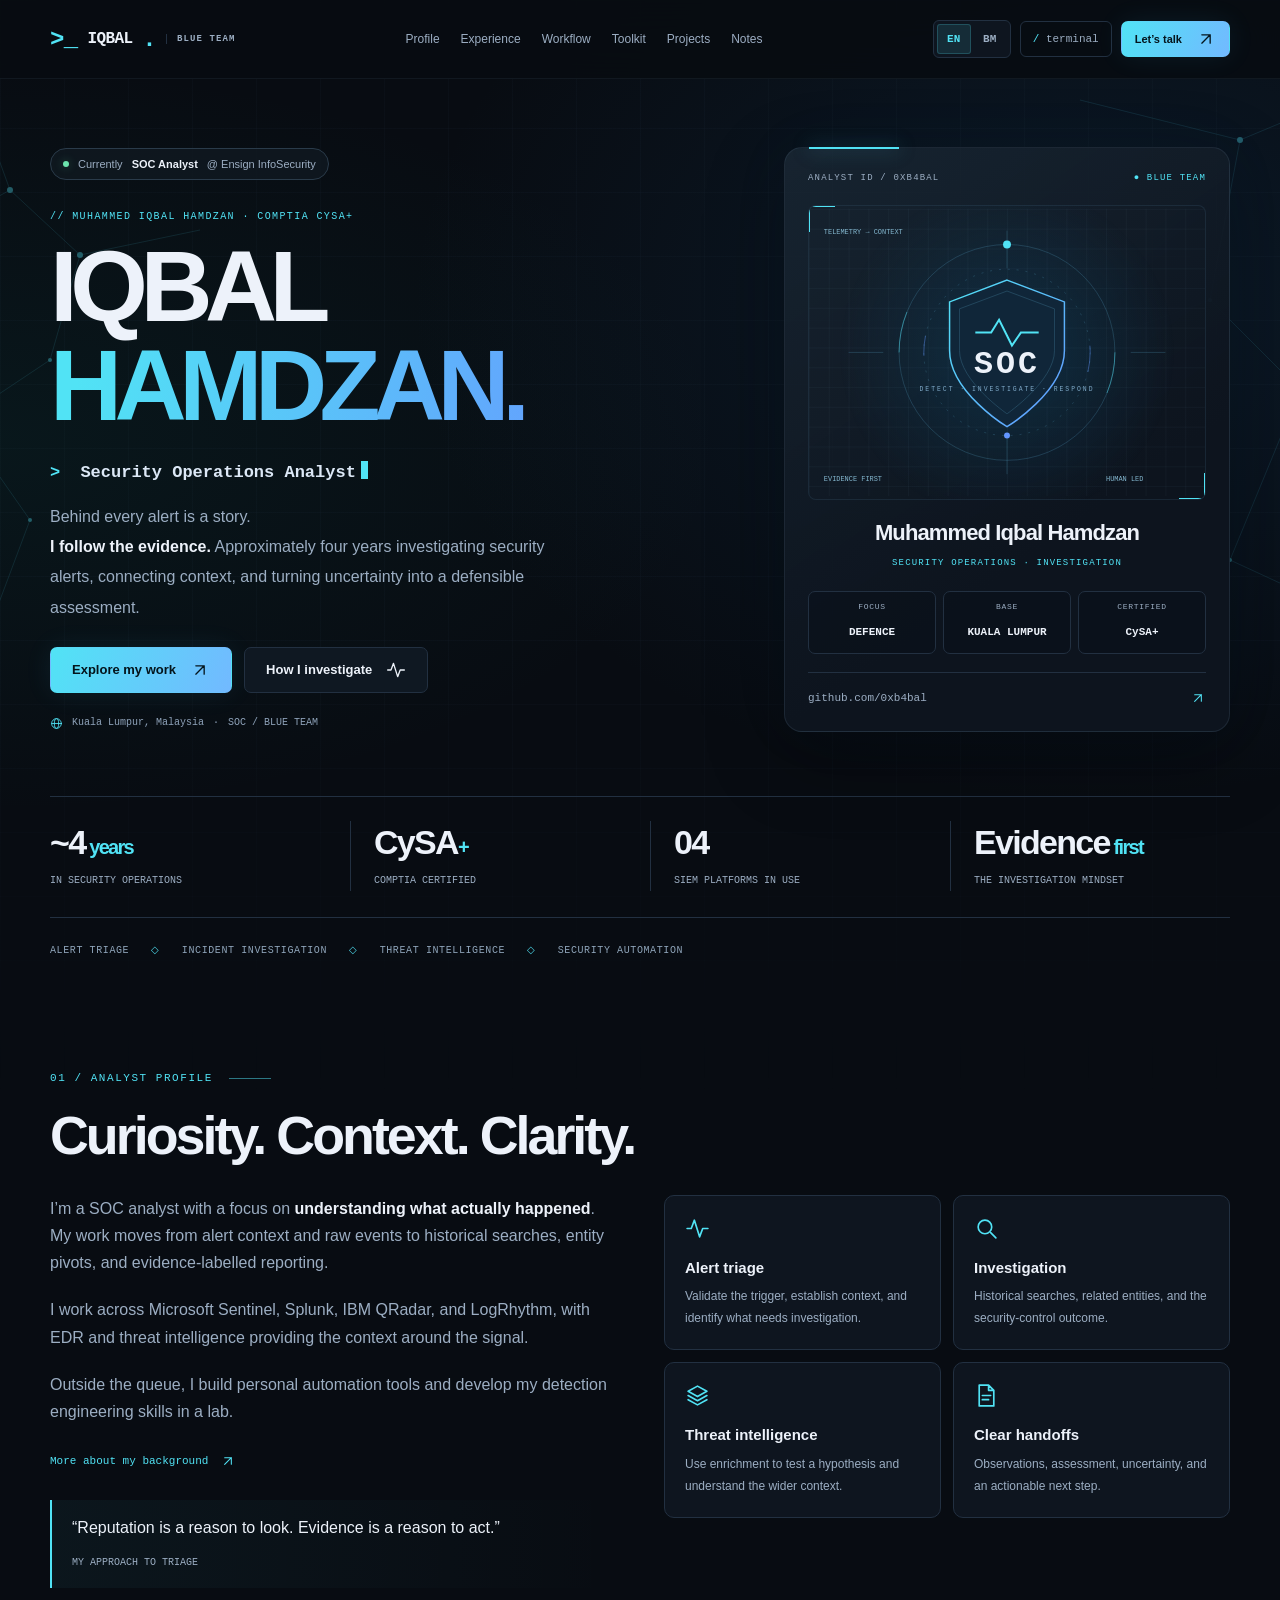
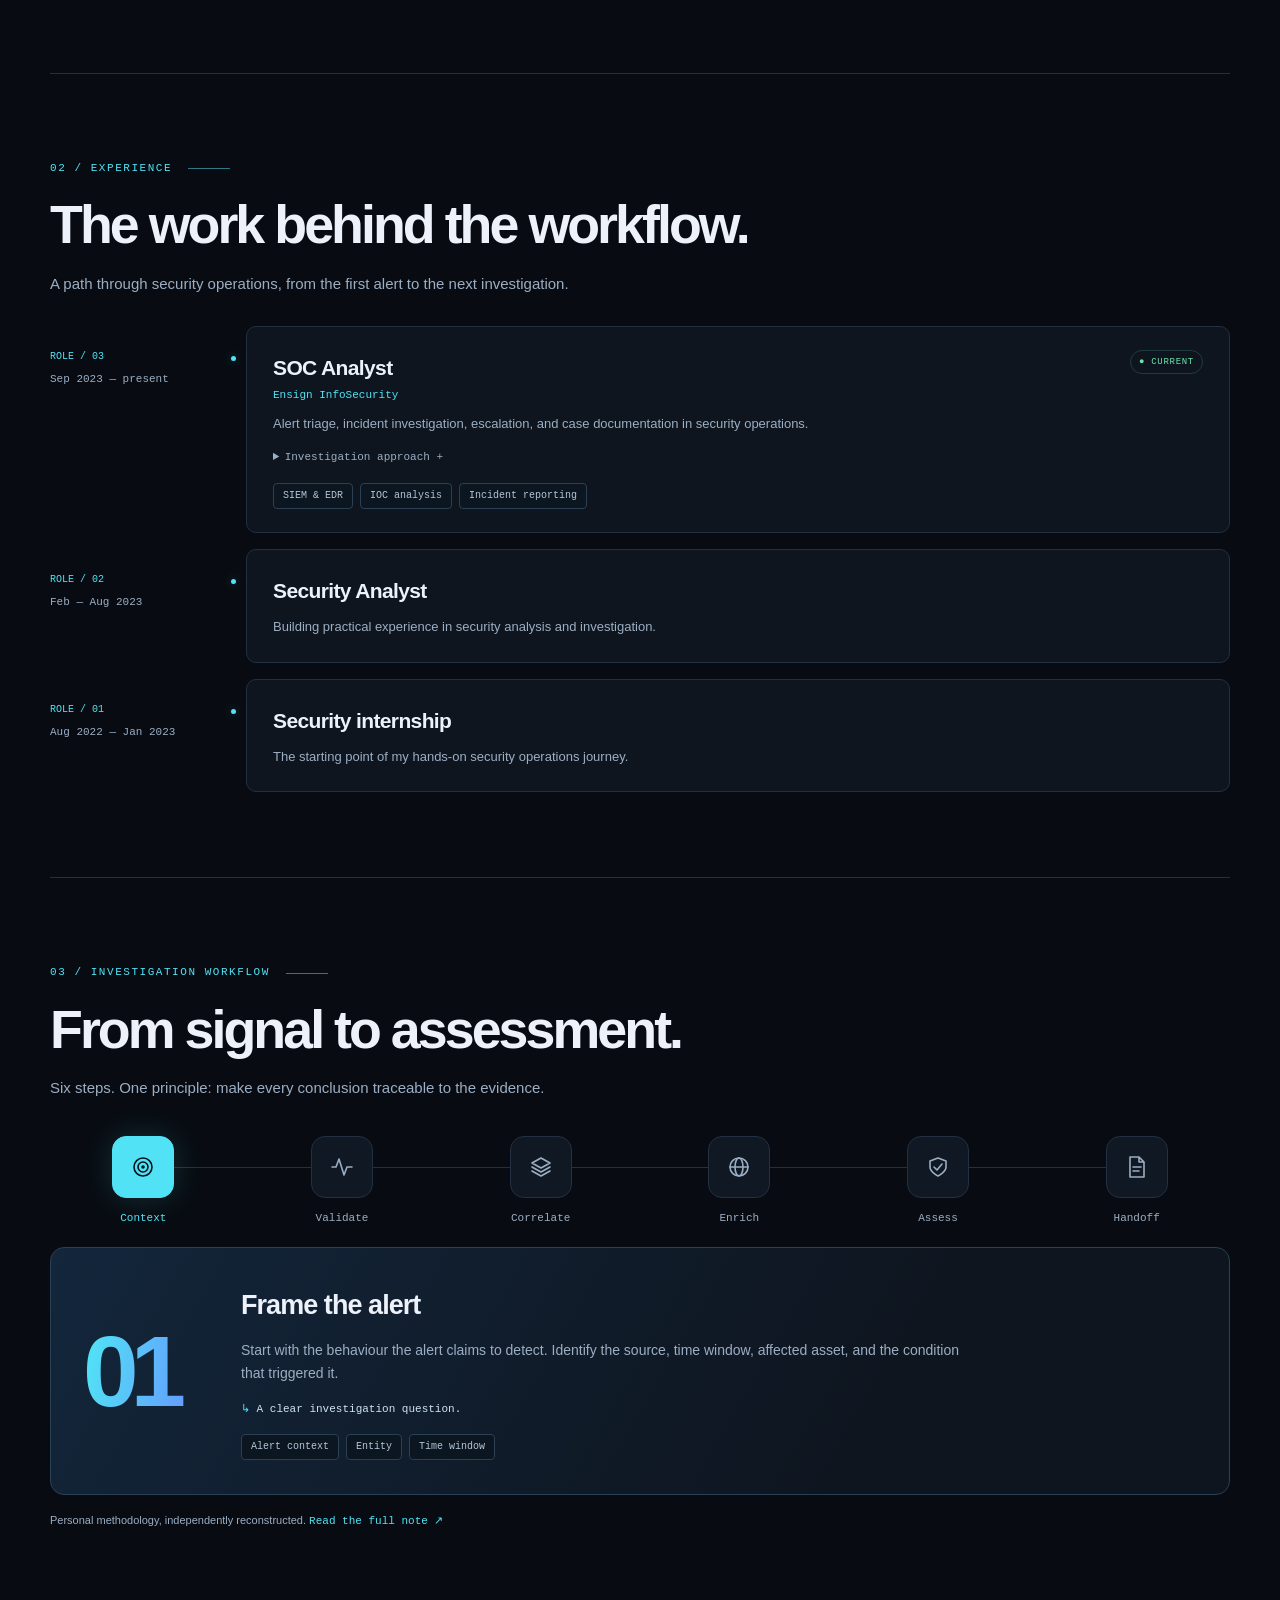
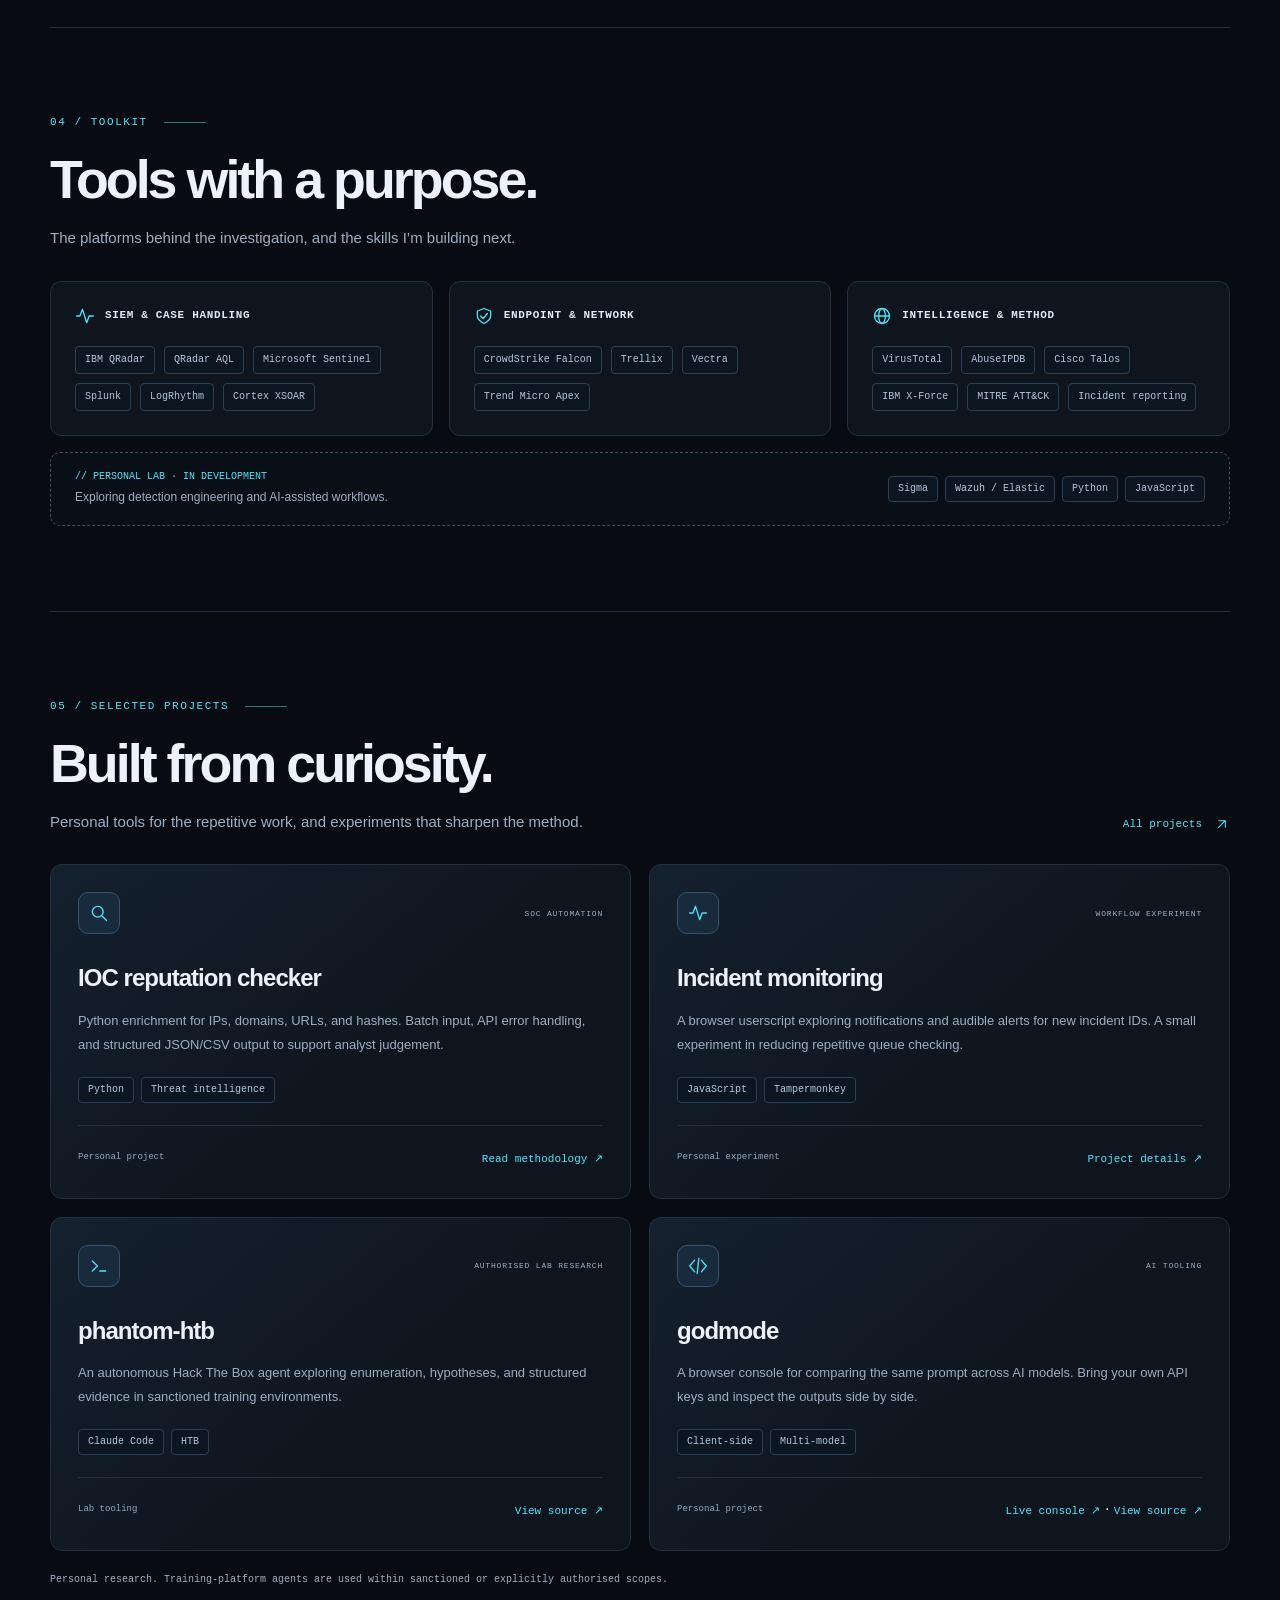
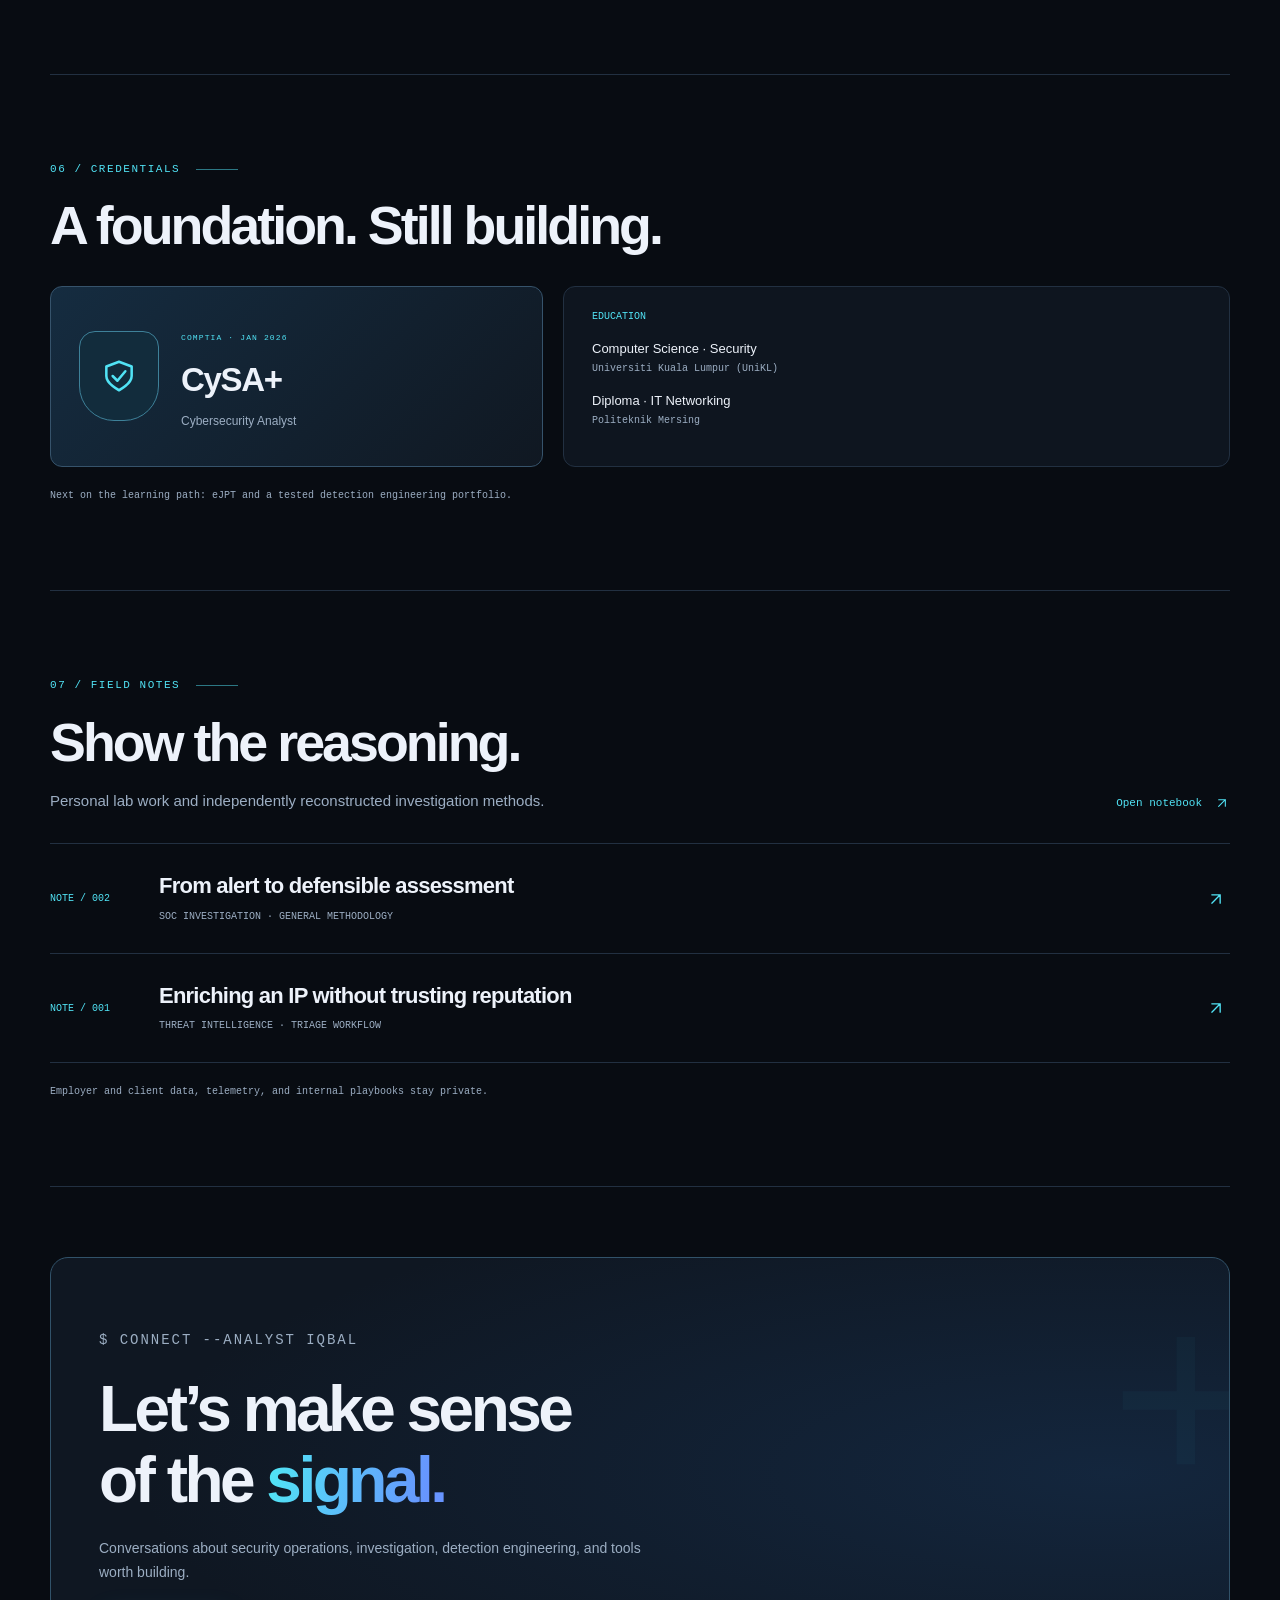
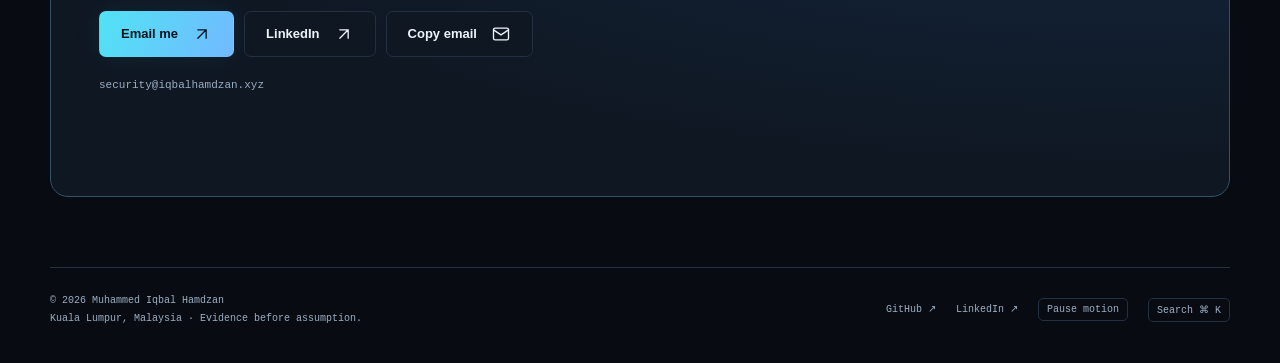
==== commit 588bd23f: "Add English and Bahasa Melayu portfolio pages and language switch" ====
--- a/index.html
+++ b/index.html
@@ -12,15 +12,23 @@
 <meta property="og:description" content="SOC analyst in Kuala Lumpur. Evidence-led investigation, incident triage, threat intelligence, and personal security automation.">
 <meta property="og:url" content="https://iqbalhamdzan.xyz/">
 <link rel="icon" href="/assets/favicon.svg" type="image/svg+xml">
-<link rel="stylesheet" href="/assets/style.css?v=20261104">
-<script src="/assets/site.js?v=20261104" defer></script>
+<link rel="stylesheet" href="/assets/style.css?v=20261116">
+<!-- Language alternatives -->
+<link rel="alternate" hreflang="en" href="https://iqbalhamdzan.xyz/">
+<link rel="alternate" hreflang="ms" href="https://iqbalhamdzan.xyz/ms/">
+<link rel="alternate" hreflang="x-default" href="https://iqbalhamdzan.xyz/">
+<meta property="og:locale" content="en_MY">
+<meta property="og:locale:alternate" content="ms_MY">
+<script src="/assets/language.js?v=20261116"></script>
+<script src="/assets/translations.js?v=20261116" defer></script>
+<script src="/assets/site.js?v=20261116" defer></script>
 </head>
 <body><div class="ambient" aria-hidden="true"><svg class="network" viewBox="0 0 1440 1100" preserveAspectRatio="xMidYMin slice"><g class="drift" fill="none" stroke="#4fcde855"><path d="M0 240 90 190 160 255 130 360 40 420 0 390M90 190 50 80 0 60M160 255 280 230M40 420 110 520 65 640M1440 90 1320 140 1290 300 1380 390 1440 350M1320 140 1160 100M1290 300 1180 340M1380 390 1310 560 1440 620"/></g><g class="drift" fill="#51e3f5"><circle cx="90" cy="190" r="3"/><circle cx="160" cy="255" r="3"/><circle cx="130" cy="360" r="2"/><circle cx="40" cy="420" r="3"/><circle cx="110" cy="520" r="2"/><circle cx="1320" cy="140" r="3"/><circle cx="1290" cy="300" r="2"/><circle cx="1380" cy="390" r="3"/><circle cx="1310" cy="560" r="2"/></g></svg></div><a class="skip" href="#main">Skip to content</a>
 <header class="site-header"><div class="container header-inner">
 <a class="brand" href="/" aria-label="Iqbal SOC home"><span class="brand-mark">&gt;_</span> IQBAL<span class="brand-mark">.</span><small>BLUE TEAM</small></a>
 <nav class="desktop-nav" aria-label="Main navigation"><a href="/#profile">Profile</a><a href="/#experience">Experience</a><a href="/#workflow">Workflow</a><a href="/#toolkit">Toolkit</a><a href="/projects.html">Projects</a><a href="/notes/">Notes</a></nav>
-<details class="mobile-menu"><summary>☰ Menu</summary><nav aria-label="Mobile navigation"><a href="/#profile">Profile</a><a href="/#experience">Experience</a><a href="/#workflow">Workflow</a><a href="/#toolkit">Toolkit</a><a href="/projects.html">Projects</a><a href="/notes/">Notes</a><a href="/#credentials">Credentials</a><a href="/about.html">About</a><a href="/#contact">Contact</a></nav></details>
-<div class="header-actions"><button class="terminal-trigger" data-open-terminal aria-haspopup="dialog" hidden><span>/</span> terminal</button><a class="button primary small" href="/#contact">Let’s talk <svg class="icon" viewBox="0 0 24 24" fill="none" stroke="currentColor" stroke-width="1.6" stroke-linecap="round" stroke-linejoin="round" aria-hidden="true"><path d="M7 17 17 7M7 7h10v10"/></svg></a></div>
+<details class="mobile-menu"><summary>☰ Menu</summary><nav aria-label="Mobile navigation"><a href="/#profile">Profile</a><a href="/#experience">Experience</a><a href="/#workflow">Workflow</a><a href="/#toolkit">Toolkit</a><a href="/projects.html">Projects</a><a href="/notes/">Notes</a><a href="/#credentials">Credentials</a><a href="/about.html">About</a><a href="/#contact">Contact</a><button type="button" class="terminal-trigger" data-open-terminal aria-haspopup="dialog" hidden>/ terminal</button></nav></details>
+<div class="header-actions"><nav class="language-switch" aria-label="Language"><a href="/" data-language="en" lang="en" hreflang="en" aria-label="English" aria-current="page">EN</a><a href="/ms/" data-language="ms" lang="ms" hreflang="ms" aria-label="Bahasa Melayu">BM</a></nav><button class="terminal-trigger" data-open-terminal aria-haspopup="dialog" hidden><span>/</span> terminal</button><a class="button primary small" href="/#contact">Let’s talk <svg class="icon" viewBox="0 0 24 24" fill="none" stroke="currentColor" stroke-width="1.6" stroke-linecap="round" stroke-linejoin="round" aria-hidden="true"><path d="M7 17 17 7M7 7h10v10"/></svg></a></div>
 </div></header><div class="container"><main id="main">
 <section class="hero" aria-labelledby="hero-title"><div class="hero-copy">
 <p class="status-line"><span class="status-dot"></span>Currently <strong>SOC Analyst</strong> @ Ensign InfoSecurity</p>
--- a/assets/style.css
+++ b/assets/style.css
@@ -48,6 +48,12 @@
 .desktop-nav a { font-size: 12px; color: var(--muted); }
 .desktop-nav a:hover, .desktop-nav a[aria-current] { color: var(--cyan); }
 .header-actions { display: flex; gap: 9px; align-items: center; }
+.language-switch { display: inline-flex; flex: 0 0 auto; gap: 2px; padding: 3px; border: 1px solid var(--line); border-radius: 6px; background: #0e151f; }
+.language-switch a { display: grid; place-items: center; min-width: 34px; min-height: 30px; padding: 4px 7px; border-radius: 3px; font: 600 11px var(--mono); color: var(--muted); }
+.language-switch a[aria-current="page"] { background: #51e3f51c; color: var(--cyan); box-shadow: inset 0 0 0 1px #51e3f533; }
+.language-switch a:hover { color: var(--text); background: #1a2d40; }
+.header-actions { flex-shrink: 0; }
+.brand small { max-width: 170px; }
 .button { display: inline-flex; align-items: center; justify-content: center; gap: 14px; min-height: 46px; padding: 11px 21px; border: 1px solid var(--line); background: #0f1822; border-radius: 7px; font-size: 13px; font-weight: 600; transition: transform .2s, border-color .2s, background .2s; }
 .button:hover { transform: translateY(-2px); border-color: #51e3f580; color: var(--text); background: #142633; }
 .button.primary { color: #04151c; background: linear-gradient(115deg, var(--cyan), #72b9ff); border-color: transparent; box-shadow: 0 0 28px #43c9fc15; }
@@ -291,6 +297,15 @@
   .cert-card { padding: 22px; gap: 15px; }
   .cert-symbol { width: 55px; height: 70px; }
 }
+@media (max-width: 1200px) {
+  .desktop-nav { display: none; }
+  .mobile-menu { display: block; margin-left: auto; }
+  .mobile-menu summary { list-style: none; font: 11px var(--mono); cursor: pointer; border: 1px solid var(--line); padding: 8px 13px; border-radius: 5px; color: var(--muted); }
+  .mobile-menu summary::-webkit-details-marker { display: none; }
+  .mobile-menu nav { position: absolute; right: 0; top: 70px; width: min(260px, 100%); max-height: calc(100dvh - 90px); overflow-y: auto; padding: 12px; background: #101a27; border: 1px solid #34516b; border-radius: 9px; box-shadow: 0 15px 50px #0007; }
+  .mobile-menu nav a, .mobile-menu nav button { display: block; width: 100%; padding: 10px 12px; font-size: 13px; text-align: left; }
+  .mobile-menu nav button { border: 0; }
+}
 @media (max-width: 680px) {
   .container { width: calc(100% - 36px); }
   .header-inner { min-height: 68px; gap: 9px; }
@@ -298,6 +313,8 @@
   .brand-mark { font-size: 21px; }
   .header-actions { gap: 6px; }
   .header-actions .button { display: none; }
+  .header-actions .terminal-trigger { display: none; }
+  .language-switch a { min-height: 32px; }
   .terminal-trigger { font-size: 10px; min-height: 33px; padding: 6px 9px; }
   .mobile-menu summary { padding: 7px 9px; font-size: 10px; }
   .hero { grid-template-columns: minmax(0, 1fr); padding: 36px 0 35px; gap: 34px; min-height: auto; }
@@ -307,6 +324,7 @@
   .role-line { font-size: 14px; margin-top: 20px; }
   .hero-description { font-size: 14px; max-width: none; line-height: 1.85; }
   .hero-footnote { font-size: 9px; flex-wrap: wrap; }
+  html[lang="ms"] .stats-strip .stat strong { font-size: 28px; }
   .identity-card { width: min(100%, 400px); justify-self: center; padding: 22px; }
   .identity-name { font-size: 24px; }
   .identity-art { aspect-ratio: 1.65; }
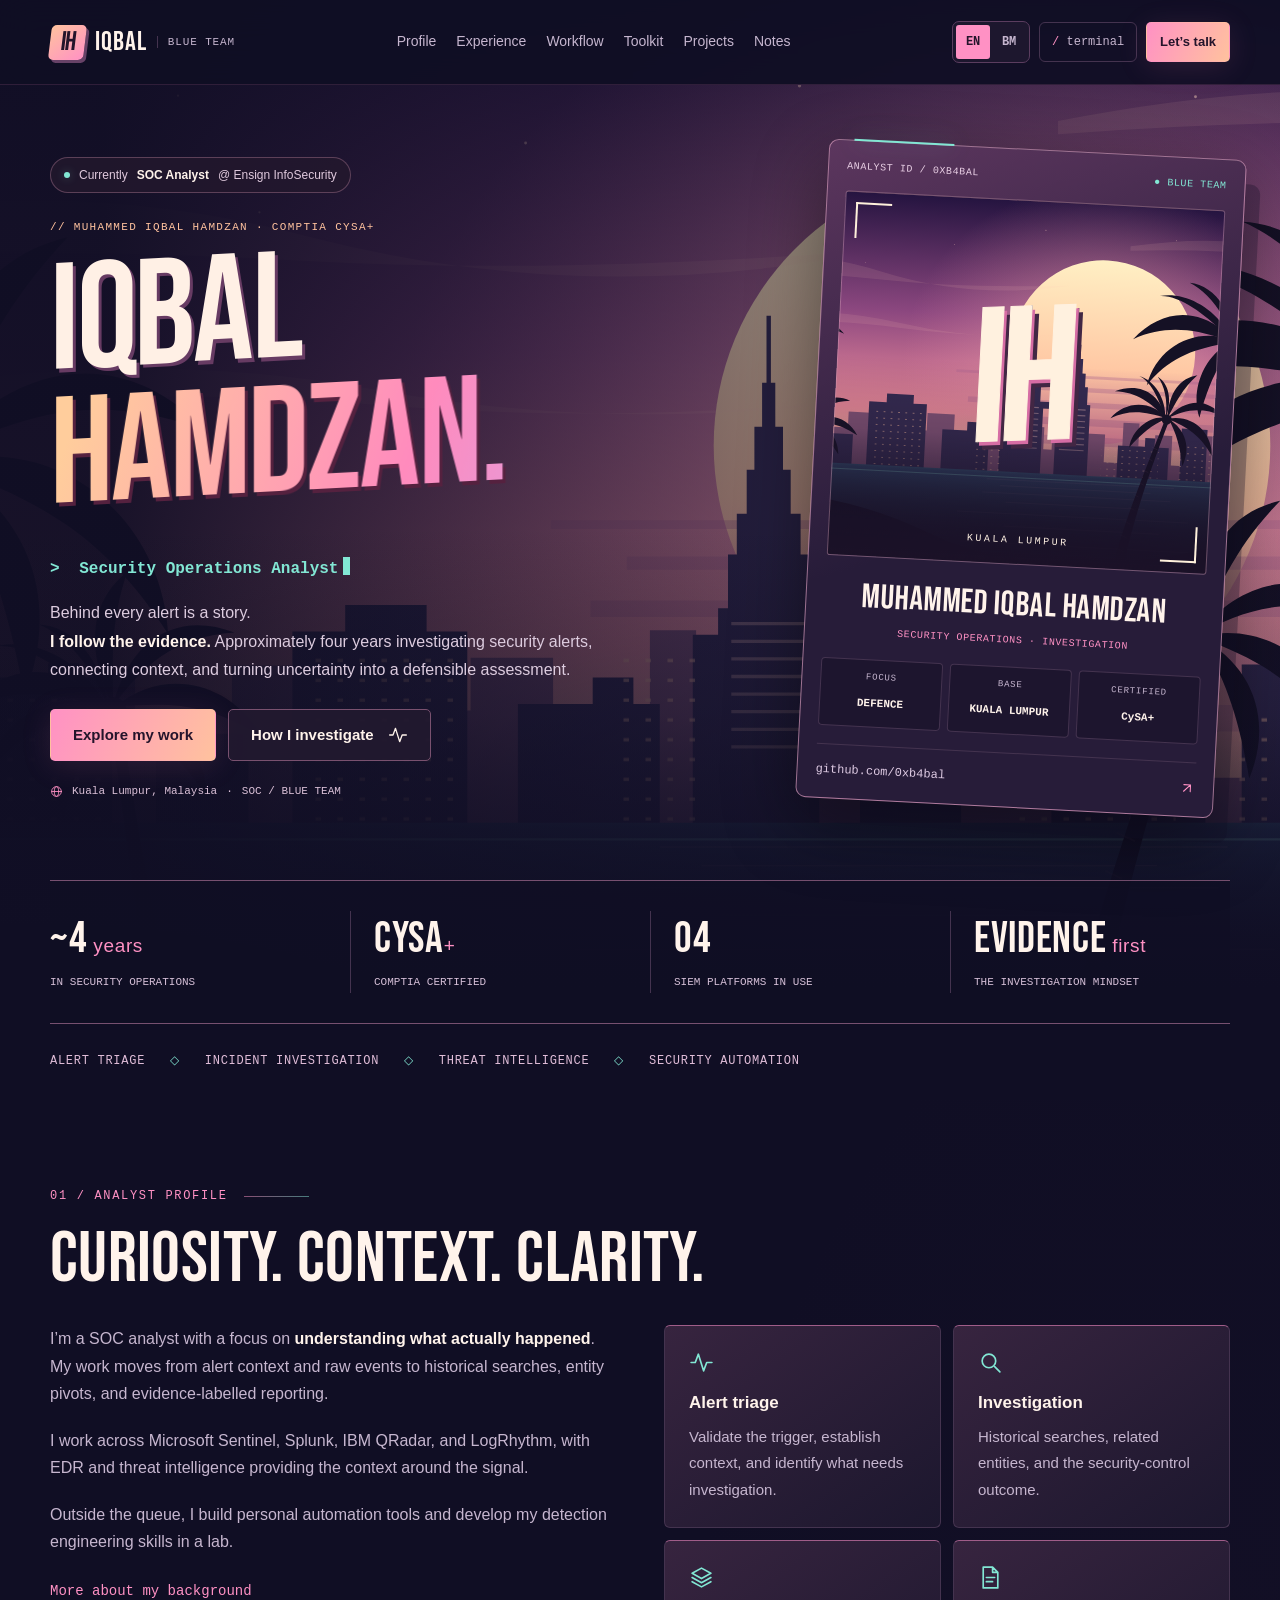
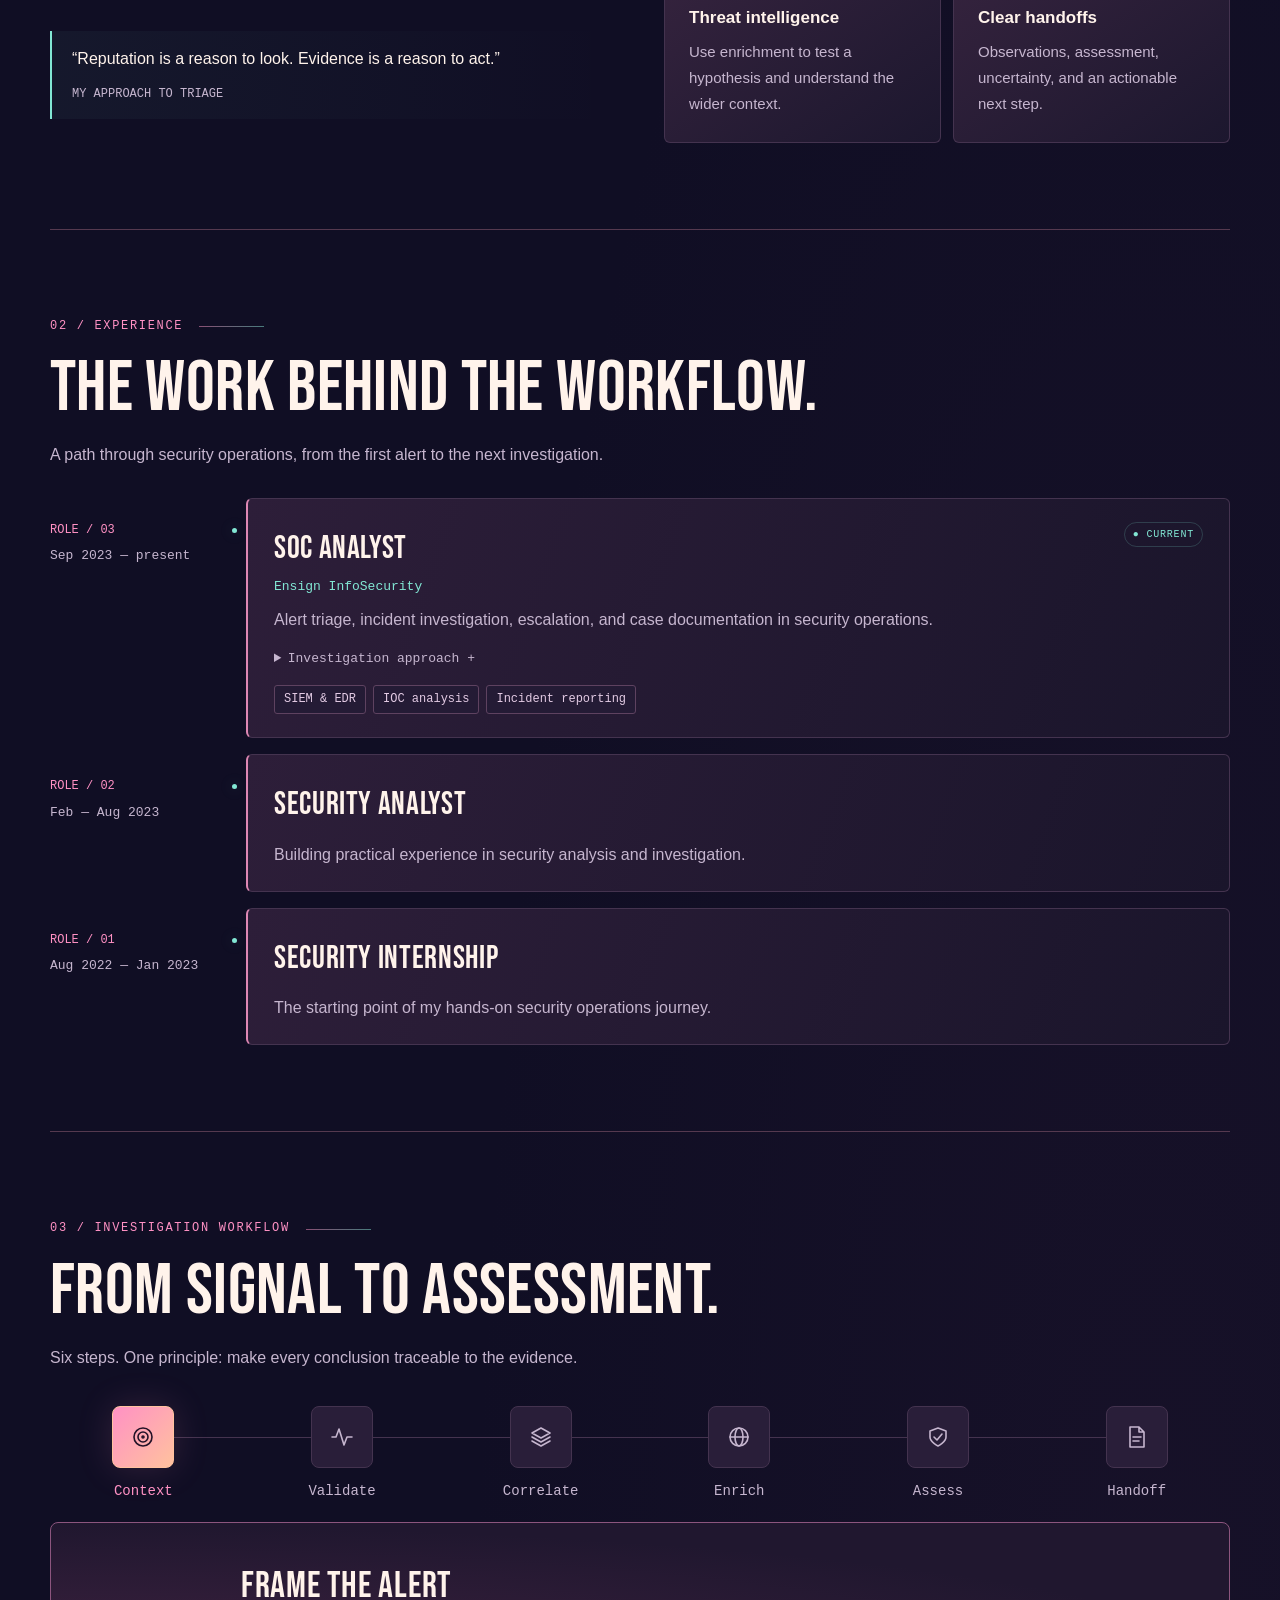
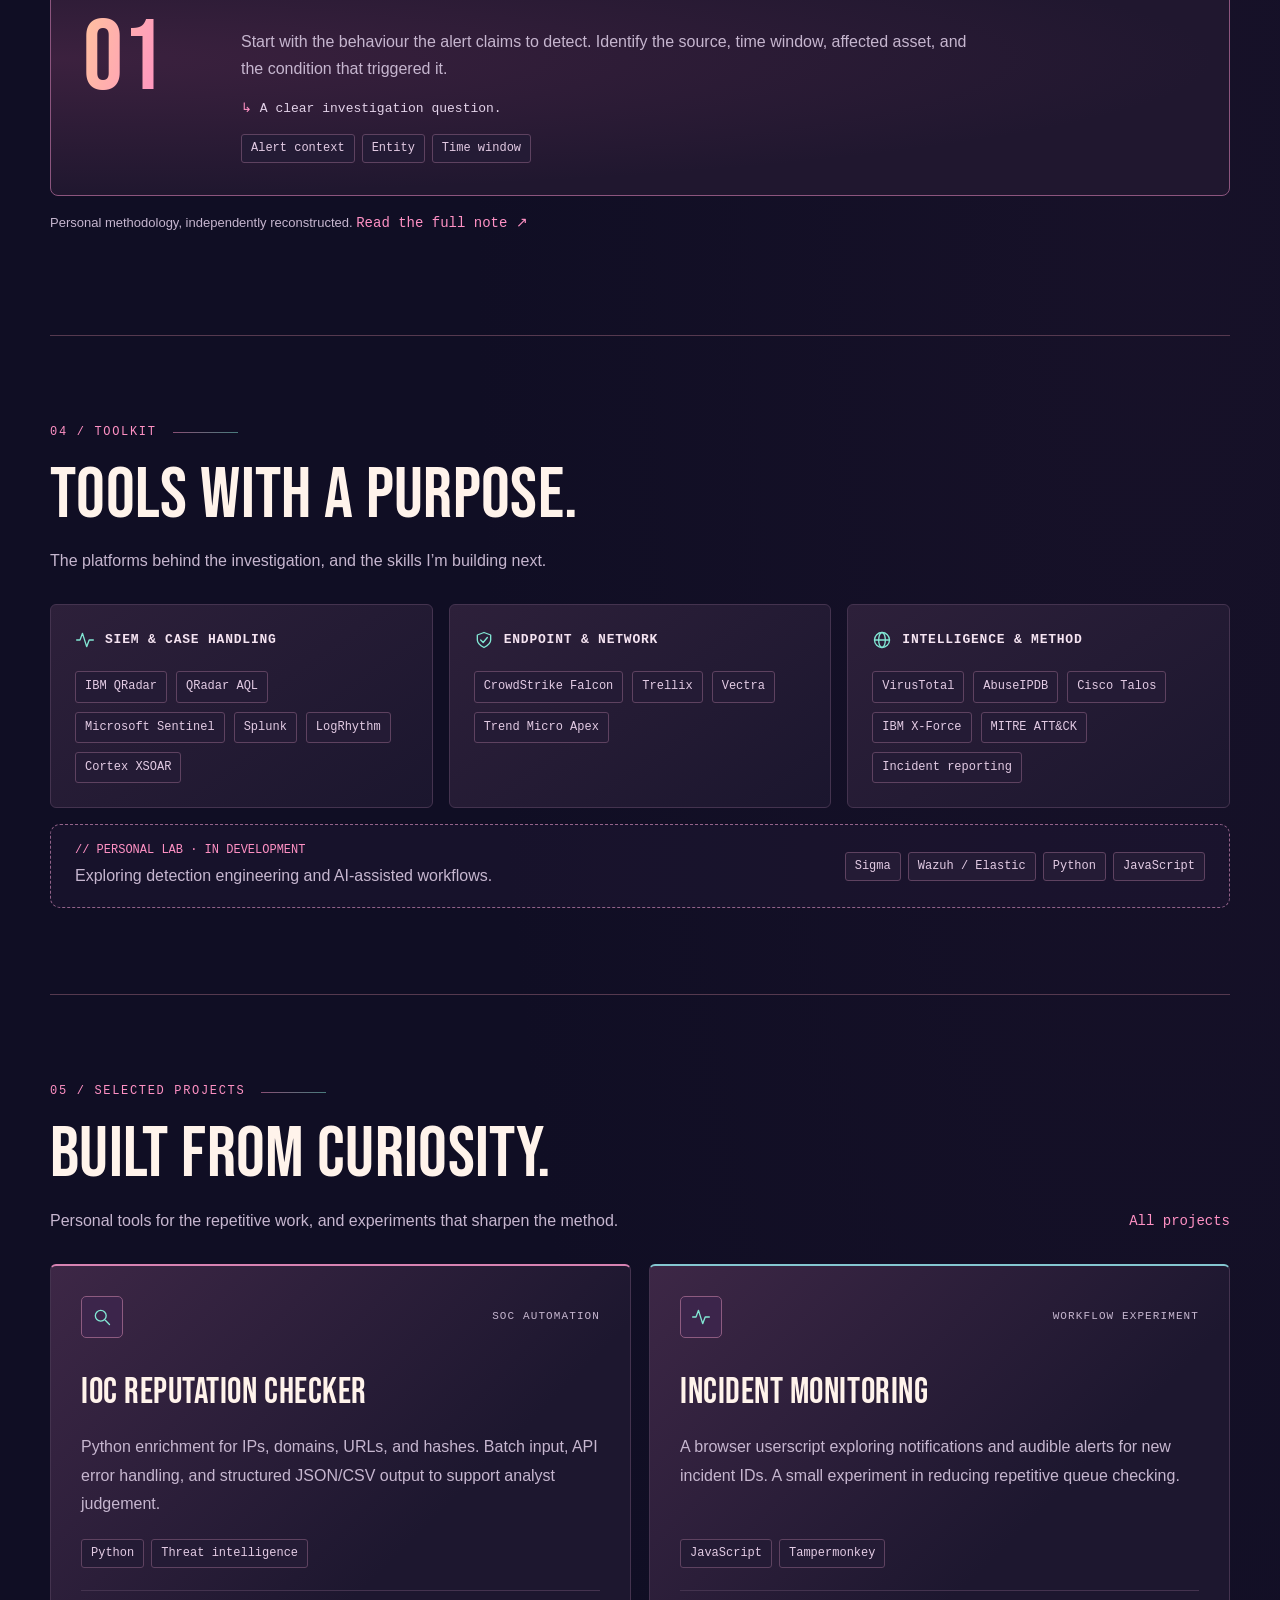
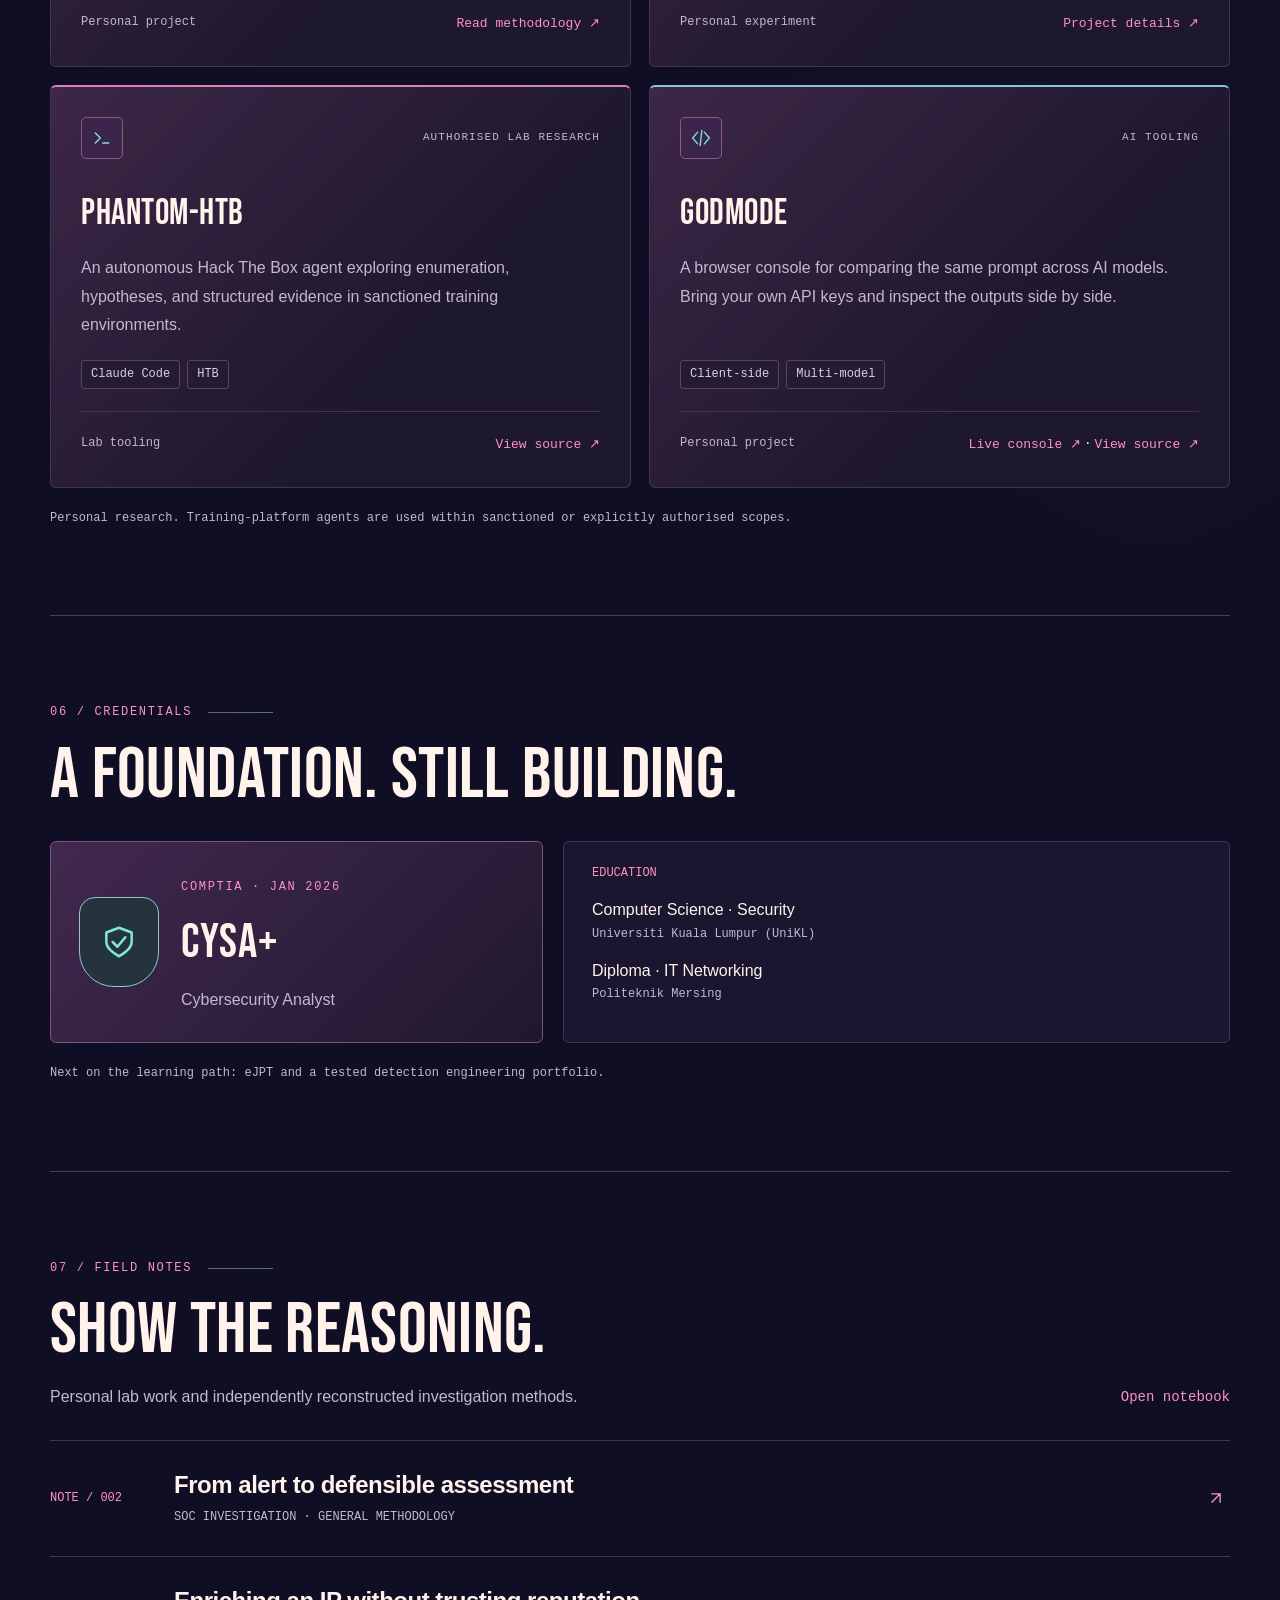
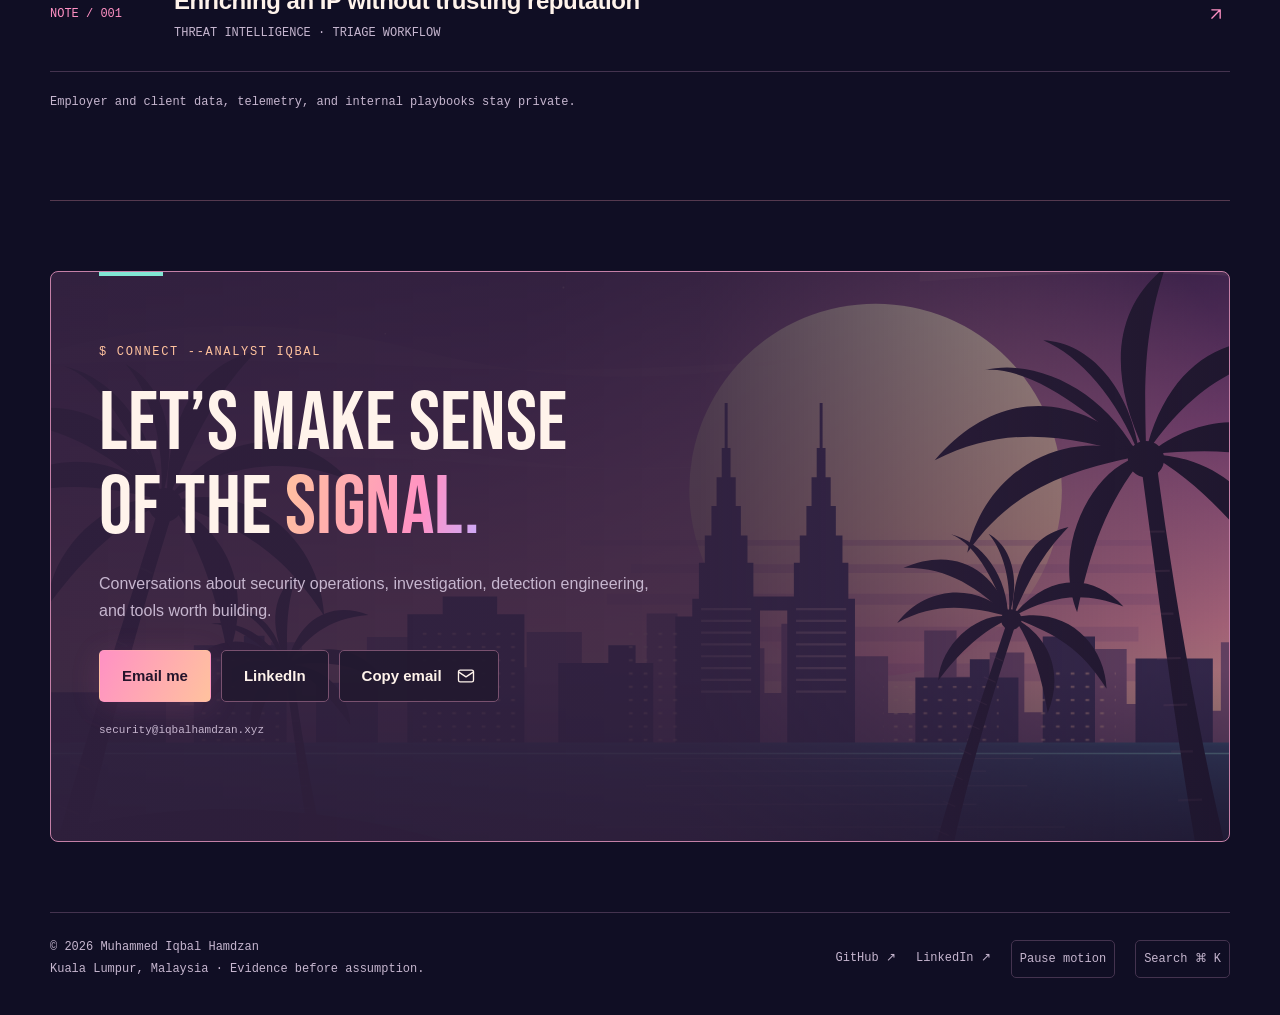
==== commit 2cb58daf: "Restyle the portfolio with a GTA VI-inspired sunset theme" ====
--- a/index.html
+++ b/index.html
@@ -5,27 +5,28 @@
 <title>Iqbal Hamdzan — SOC Analyst & Security Investigator</title>
 <meta name="description" content="SOC analyst in Kuala Lumpur. Evidence-led investigation, incident triage, threat intelligence, and personal security automation.">
 <meta name="color-scheme" content="dark">
-<meta name="theme-color" content="#080c12">
+<meta name="theme-color" content="#100e24">
 <link rel="canonical" href="https://iqbalhamdzan.xyz/">
 <meta property="og:type" content="website">
 <meta property="og:title" content="Iqbal Hamdzan — SOC Analyst & Security Investigator">
 <meta property="og:description" content="SOC analyst in Kuala Lumpur. Evidence-led investigation, incident triage, threat intelligence, and personal security automation.">
 <meta property="og:url" content="https://iqbalhamdzan.xyz/">
 <link rel="icon" href="/assets/favicon.svg" type="image/svg+xml">
-<link rel="stylesheet" href="/assets/style.css?v=20261116">
+<link rel="preload" href="/assets/fonts/BebasNeue-Regular.ttf" as="font" type="font/ttf" crossorigin>
+<link rel="stylesheet" href="/assets/style.css?v=20261123">
 <!-- Language alternatives -->
 <link rel="alternate" hreflang="en" href="https://iqbalhamdzan.xyz/">
 <link rel="alternate" hreflang="ms" href="https://iqbalhamdzan.xyz/ms/">
 <link rel="alternate" hreflang="x-default" href="https://iqbalhamdzan.xyz/">
 <meta property="og:locale" content="en_MY">
 <meta property="og:locale:alternate" content="ms_MY">
-<script src="/assets/language.js?v=20261116"></script>
-<script src="/assets/translations.js?v=20261116" defer></script>
-<script src="/assets/site.js?v=20261116" defer></script>
+<script src="/assets/language.js?v=20261123"></script>
+<script src="/assets/translations.js?v=20261123" defer></script>
+<script src="/assets/site.js?v=20261123" defer></script>
 </head>
-<body><div class="ambient" aria-hidden="true"><svg class="network" viewBox="0 0 1440 1100" preserveAspectRatio="xMidYMin slice"><g class="drift" fill="none" stroke="#4fcde855"><path d="M0 240 90 190 160 255 130 360 40 420 0 390M90 190 50 80 0 60M160 255 280 230M40 420 110 520 65 640M1440 90 1320 140 1290 300 1380 390 1440 350M1320 140 1160 100M1290 300 1180 340M1380 390 1310 560 1440 620"/></g><g class="drift" fill="#51e3f5"><circle cx="90" cy="190" r="3"/><circle cx="160" cy="255" r="3"/><circle cx="130" cy="360" r="2"/><circle cx="40" cy="420" r="3"/><circle cx="110" cy="520" r="2"/><circle cx="1320" cy="140" r="3"/><circle cx="1290" cy="300" r="2"/><circle cx="1380" cy="390" r="3"/><circle cx="1310" cy="560" r="2"/></g></svg></div><a class="skip" href="#main">Skip to content</a>
+<body class="home"><div class="ambient" aria-hidden="true"></div><a class="skip" href="#main">Skip to content</a>
 <header class="site-header"><div class="container header-inner">
-<a class="brand" href="/" aria-label="Iqbal SOC home"><span class="brand-mark">&gt;_</span> IQBAL<span class="brand-mark">.</span><small>BLUE TEAM</small></a>
+<a class="brand" href="/" aria-label="Iqbal SOC home"><span class="brand-monogram" aria-hidden="true">IH</span> IQBAL<small>BLUE TEAM</small></a>
 <nav class="desktop-nav" aria-label="Main navigation"><a href="/#profile">Profile</a><a href="/#experience">Experience</a><a href="/#workflow">Workflow</a><a href="/#toolkit">Toolkit</a><a href="/projects.html">Projects</a><a href="/notes/">Notes</a></nav>
 <details class="mobile-menu"><summary>☰ Menu</summary><nav aria-label="Mobile navigation"><a href="/#profile">Profile</a><a href="/#experience">Experience</a><a href="/#workflow">Workflow</a><a href="/#toolkit">Toolkit</a><a href="/projects.html">Projects</a><a href="/notes/">Notes</a><a href="/#credentials">Credentials</a><a href="/about.html">About</a><a href="/#contact">Contact</a><button type="button" class="terminal-trigger" data-open-terminal aria-haspopup="dialog" hidden>/ terminal</button></nav></details>
 <div class="header-actions"><nav class="language-switch" aria-label="Language"><a href="/" data-language="en" lang="en" hreflang="en" aria-label="English" aria-current="page">EN</a><a href="/ms/" data-language="ms" lang="ms" hreflang="ms" aria-label="Bahasa Melayu">BM</a></nav><button class="terminal-trigger" data-open-terminal aria-haspopup="dialog" hidden><span>/</span> terminal</button><a class="button primary small" href="/#contact">Let’s talk <svg class="icon" viewBox="0 0 24 24" fill="none" stroke="currentColor" stroke-width="1.6" stroke-linecap="round" stroke-linejoin="round" aria-hidden="true"><path d="M7 17 17 7M7 7h10v10"/></svg></a></div>
@@ -40,18 +41,7 @@
 <p class="hero-footnote"><svg class="icon" viewBox="0 0 24 24" fill="none" stroke="currentColor" stroke-width="1.6" stroke-linecap="round" stroke-linejoin="round" aria-hidden="true"><circle cx="12" cy="12" r="9"/><ellipse cx="12" cy="12" rx="4" ry="9"/><path d="M3 12h18"/></svg> Kuala Lumpur, Malaysia <span>·</span> SOC / BLUE TEAM</p>
 </div><aside class="identity-card" aria-label="Analyst identity card">
 <div class="card-label"><span>ANALYST ID / 0XB4BAL</span><span>● BLUE TEAM</span></div>
-<div class="identity-art"><svg viewBox="0 0 400 290" role="img" aria-labelledby="identity-art-title"><title id="identity-art-title">SOC shield surrounded by connected telemetry nodes</title>
-<defs><pattern id="id-grid" width="20" height="20" patternUnits="userSpaceOnUse"><path d="M20 0H0V20" fill="none" stroke="#8acbf510"/></pattern><linearGradient id="shield-stroke" x2="1" y2="1"><stop stop-color="#51e3f5"/><stop offset="1" stop-color="#6295ff"/></linearGradient></defs>
-<path d="M0 0H400V290H0z" fill="url(#id-grid)"/><g fill="none" stroke="#4c91b148"><circle cx="200" cy="145" r="109"/><circle cx="200" cy="145" r="84" stroke-dasharray="2 7"/><path d="M200 22v38m0 170v38M75 145H40m320 0h-35"/></g>
-<g class="orbit" stroke="#51e3f570" fill="none"><circle cx="200" cy="145" r="109" stroke-dasharray="42 300"/><circle cx="200" cy="36" r="4" fill="#51e3f5" stroke="none"/></g>
-<g class="orbit orbit-reverse" stroke="#6295ff70" fill="none"><circle cx="200" cy="145" r="84" stroke-dasharray="20 240"/><circle cx="200" cy="229" r="3" fill="#6295ff" stroke="none"/></g>
-<path d="m200 72 58 22v49c0 42-58 77-58 77s-58-35-58-77V94z" fill="#102639" stroke="url(#shield-stroke)" stroke-width="1.5"/>
-<path d="m200 83 48 18v42c0 31-48 64-48 64s-48-33-48-64v-42z" fill="none" stroke="#36668180"/>
-<path d="M168 125h16l8-13 13 26 9-13h18" fill="none" stroke="#51e3f5" stroke-width="2"/>
-<text x="200" y="166" text-anchor="middle" fill="#edf2fa" font-family="Consolas,monospace" font-size="32" font-weight="700" letter-spacing="3">SOC</text>
-<text x="200" y="184" text-anchor="middle" fill="#7fa9c8" font-family="Consolas,monospace" font-size="6.5" letter-spacing="2">DETECT · INVESTIGATE · RESPOND</text>
-<g fill="#83b6ce" font-family="Consolas,monospace" font-size="7"><text x="15" y="25">TELEMETRY → CONTEXT</text><text x="15" y="275">EVIDENCE FIRST</text><text x="300" y="275">HUMAN LED</text></g>
-</svg></div>
+<div class="identity-art" role="img" aria-label="Kuala Lumpur skyline at sunset with palm silhouettes"><span class="identity-monogram" aria-hidden="true">IH</span><span class="identity-scene-label" aria-hidden="true">KUALA LUMPUR</span></div>
 <h2 class="identity-name">Muhammed Iqbal Hamdzan</h2><p class="identity-role">SECURITY OPERATIONS · INVESTIGATION</p>
 <div class="identity-meta"><div><span>FOCUS</span><strong>DEFENCE</strong></div><div><span>BASE</span><strong>KUALA LUMPUR</strong></div><div><span>CERTIFIED</span><strong>CySA+</strong></div></div>
 <a class="identity-link" href="https://github.com/0xb4bal"><span>github.com/0xb4bal</span><svg class="icon" viewBox="0 0 24 24" fill="none" stroke="currentColor" stroke-width="1.6" stroke-linecap="round" stroke-linejoin="round" aria-hidden="true"><path d="M7 17 17 7M7 7h10v10"/></svg></a></aside></section>
--- a/assets/style.css
+++ b/assets/style.css
@@ -1,17 +1,28 @@
 /* Iqbal Hamdzan — SOC portfolio. Local assets; progressive enhancement. */
+@font-face {
+  font-family: "Bebas Neue";
+  src: url("/assets/fonts/BebasNeue-Regular.ttf") format("truetype");
+  font-style: normal;
+  font-weight: 400;
+  font-display: swap;
+}
 :root {
   color-scheme: dark;
-  --bg: #080c12;
-  --panel: #0e151f;
-  --panel-raised: #131e2c;
-  --line: #223041;
-  --text: #edf2fa;
-  --muted: #9caec3;
-  --cyan: #51e3f5;
-  --blue: #6295ff;
-  --green: #6ce4ad;
+  --bg: #100e24;
+  --panel: #1b1630;
+  --panel-raised: #28203f;
+  --line: #44334f;
+  --text: #fff3eb;
+  --muted: #c6b6cf;
+  --cyan: #ff91c4;
+  --blue: #b5a0ff;
+  --green: #82e7d4;
   --mono: Consolas, "Liberation Mono", monospace;
   --sans: "Segoe UI", Arial, sans-serif;
+  --display: "Bebas Neue", Impact, "Arial Narrow", sans-serif;
+  --pink: #ff91c4;
+  --peach: #ffc29e;
+  --aqua: #82e7d4;
 }
 * { box-sizing: border-box; }
 html { scroll-behavior: smooth; scroll-padding-top: 100px; }
@@ -39,7 +50,7 @@
 @keyframes drift { to { transform: translateY(18px); opacity: .45; } }
 .skip { position: fixed; left: 16px; top: -80px; background: var(--cyan); color: var(--bg); padding: 10px 18px; z-index: 100; }
 .skip:focus { top: 12px; }
-.site-header { position: sticky; top: 0; z-index: 20; border-bottom: 1px solid #95bad013; background: #080c12ed; backdrop-filter: blur(18px); }
+.site-header { position: sticky; top: 0; z-index: 20; border-bottom: 1px solid #95bad013; background: #100e24ed; backdrop-filter: blur(18px); }
 .header-inner { min-height: 78px; display: flex; align-items: center; justify-content: space-between; gap: 24px; }
 .brand { display: flex; gap: 10px; align-items: center; font: 700 16px var(--mono); letter-spacing: -.04em; white-space: nowrap; }
 .brand-mark { color: var(--cyan); font-size: 24px; }
@@ -48,16 +59,16 @@
 .desktop-nav a { font-size: 12px; color: var(--muted); }
 .desktop-nav a:hover, .desktop-nav a[aria-current] { color: var(--cyan); }
 .header-actions { display: flex; gap: 9px; align-items: center; }
-.language-switch { display: inline-flex; flex: 0 0 auto; gap: 2px; padding: 3px; border: 1px solid var(--line); border-radius: 6px; background: #0e151f; }
+.language-switch { display: inline-flex; flex: 0 0 auto; gap: 2px; padding: 3px; border: 1px solid var(--line); border-radius: 6px; background: #1b1630; }
 .language-switch a { display: grid; place-items: center; min-width: 34px; min-height: 30px; padding: 4px 7px; border-radius: 3px; font: 600 11px var(--mono); color: var(--muted); }
-.language-switch a[aria-current="page"] { background: #51e3f51c; color: var(--cyan); box-shadow: inset 0 0 0 1px #51e3f533; }
-.language-switch a:hover { color: var(--text); background: #1a2d40; }
+.language-switch a[aria-current="page"] { background: #ff91c41c; color: var(--cyan); box-shadow: inset 0 0 0 1px #ff91c433; }
+.language-switch a:hover { color: var(--text); background: #372647; }
 .header-actions { flex-shrink: 0; }
 .brand small { max-width: 170px; }
-.button { display: inline-flex; align-items: center; justify-content: center; gap: 14px; min-height: 46px; padding: 11px 21px; border: 1px solid var(--line); background: #0f1822; border-radius: 7px; font-size: 13px; font-weight: 600; transition: transform .2s, border-color .2s, background .2s; }
-.button:hover { transform: translateY(-2px); border-color: #51e3f580; color: var(--text); background: #142633; }
-.button.primary { color: #04151c; background: linear-gradient(115deg, var(--cyan), #72b9ff); border-color: transparent; box-shadow: 0 0 28px #43c9fc15; }
-.button.primary:hover { box-shadow: 0 0 28px #43c9fc30; }
+.button { display: inline-flex; align-items: center; justify-content: center; gap: 14px; min-height: 46px; padding: 11px 21px; border: 1px solid var(--line); background: #251c39; border-radius: 7px; font-size: 13px; font-weight: 600; transition: transform .2s, border-color .2s, background .2s; }
+.button:hover { transform: translateY(-2px); border-color: #ff91c480; color: var(--text); background: #362345; }
+.button.primary { color: #231227; background: linear-gradient(115deg, var(--cyan), #ffc29e); border-color: transparent; box-shadow: 0 0 28px #ff91c415; }
+.button.primary:hover { box-shadow: 0 0 28px #ff91c430; }
 .button.small { min-height: 36px; padding: 7px 13px; font-size: 11px; }
 .terminal-trigger { font: 11px var(--mono); color: var(--muted); min-height: 36px; padding: 7px 12px; background: transparent; border: 1px solid var(--line); border-radius: 6px; }
 .terminal-trigger span { color: var(--cyan); }
@@ -66,24 +77,24 @@
 .section-kicker { display: flex; align-items: center; gap: 16px; margin: 0 0 16px; }
 .section-kicker:after { content: ""; width: 42px; height: 1px; background: var(--cyan); opacity: .5; }
 .hero { display: grid; grid-template-columns: minmax(0, 1.5fr) minmax(0, 1fr); align-items: center; gap: 65px; padding: 68px 0 64px; min-height: 680px; }
-.status-line { display: inline-flex; gap: 9px; align-items: center; border: 1px solid #2a3b4a; background: #111a22c0; border-radius: 30px; padding: 6px 12px; font-size: 11px; color: var(--muted); margin: 0 0 28px; }
+.status-line { display: inline-flex; gap: 9px; align-items: center; border: 1px solid #63455e; background: #251a38c0; border-radius: 30px; padding: 6px 12px; font-size: 11px; color: var(--muted); margin: 0 0 28px; }
 .status-line strong { color: var(--text); font-weight: 600; }
-.status-dot { width: 6px; height: 6px; border-radius: 50%; background: var(--green); box-shadow: 0 0 10px #6ce4ad50; flex: 0 0 auto; }
+.status-dot { width: 6px; height: 6px; border-radius: 50%; background: var(--green); box-shadow: 0 0 10px #82e7d450; flex: 0 0 auto; }
 .hero .eyebrow { font-size: 10px; margin: 0 0 12px; }
 .hero h1 { font-family: "Arial Black", var(--sans); font-weight: 900; font-size: clamp(64px, 7.8vw, 108px); letter-spacing: -.075em; line-height: .99; margin: 0 0 24px; }
 .hero h1 span { display: block; }
-.gradient-text { background: linear-gradient(100deg, var(--cyan) 5%, #6794ff 90%); color: var(--cyan); background-clip: text; -webkit-text-fill-color: transparent; }
-.role-line { font: 600 17px/1.5 var(--mono); color: #dce8f6; margin: 24px 0 16px; }
+.gradient-text { background: linear-gradient(100deg, var(--cyan) 5%, #ffc29e 90%); color: var(--cyan); background-clip: text; -webkit-text-fill-color: transparent; }
+.role-line { font: 600 17px/1.5 var(--mono); color: #f9d9e8; margin: 24px 0 16px; }
 .role-line span { color: var(--cyan); padding-right: 10px; }
 .role-line:after { content: ""; display: inline-block; width: 7px; height: 18px; background: var(--cyan); margin-left: 5px; vertical-align: -2px; animation: cursor 1.5s steps(1) infinite; }
 @keyframes cursor { 50% { opacity: 0; } }
 .hero-description { font-size: 16px; color: var(--muted); max-width: 540px; margin-bottom: 24px; line-height: 1.9; }
 .hero-description strong { color: var(--text); font-weight: 600; }
 .hero-actions { display: flex; flex-wrap: wrap; gap: 12px; }
-.hero-footnote { margin: 22px 0 0; color: #8fa3ba; font: 10px/1.6 var(--mono); display: flex; gap: 9px; align-items: center; }
+.hero-footnote { margin: 22px 0 0; color: #c6b6cf; font: 10px/1.6 var(--mono); display: flex; gap: 9px; align-items: center; }
 .hero-footnote .icon { width: 13px; height: 13px; color: var(--cyan); }
 .identity-card { position: relative; padding: 23px; background: linear-gradient(145deg, #1b2936c9, #0d141e 65%); border: 1px solid #3d526450; border-radius: 18px; box-shadow: 0 25px 80px #0005, 0 0 70px #307aca0a; }
-.identity-card:before { content: ""; position: absolute; width: 90px; height: 2px; background: var(--cyan); top: -1px; left: 24px; box-shadow: 0 0 18px #51e3f580; }
+.identity-card:before { content: ""; position: absolute; width: 90px; height: 2px; background: var(--cyan); top: -1px; left: 24px; box-shadow: 0 0 18px #ff91c480; }
 .card-label { display: flex; justify-content: space-between; gap: 10px; color: var(--muted); font: 9px/1.6 var(--mono); letter-spacing: .13em; }
 .card-label span:last-child { color: var(--cyan); }
 .identity-art { position: relative; margin: 20px 0 14px; background: radial-gradient(circle, #0f3952aa, #0a111b00 68%); border: 1px solid #34516850; border-radius: 8px; overflow: hidden; aspect-ratio: 1.35; }
@@ -108,7 +119,7 @@
 .stat strong { display: block; font-size: 34px; line-height: 1.25; font-weight: 800; letter-spacing: -.05em; }
 .stat strong small { font-size: 20px; color: var(--cyan); }
 .stat span { font: 10px/1.5 var(--mono); color: var(--muted); }
-.domain-strip { padding: 24px 0; display: flex; gap: 22px; flex-wrap: wrap; color: #8fa5ba; font: 10px/1.8 var(--mono); text-transform: uppercase; letter-spacing: .06em; }
+.domain-strip { padding: 24px 0; display: flex; gap: 22px; flex-wrap: wrap; color: #d2bfd6; font: 10px/1.8 var(--mono); text-transform: uppercase; letter-spacing: .06em; }
 .domain-strip span:not(:first-child):before { content: "◇"; color: var(--cyan); margin-right: 22px; }
 .section { padding: 85px 0; border-bottom: 1px solid var(--line); scroll-margin-top: 20px; }
 .section-heading { display: flex; gap: 24px; justify-content: space-between; align-items: flex-end; margin-bottom: 30px; }
@@ -119,7 +130,7 @@
 .profile-layout { display: grid; grid-template-columns: 1fr 1fr; gap: 48px; align-items: start; }
 .profile-copy p { margin: 0 0 20px; color: var(--muted); font-size: 16px; }
 .profile-copy strong { color: var(--text); font-weight: 600; }
-.principle { border-left: 2px solid var(--cyan); background: linear-gradient(90deg,#51e3f50c,transparent); margin: 28px 0 0; padding: 14px 20px; }
+.principle { border-left: 2px solid var(--cyan); background: linear-gradient(90deg,#ff91c40c,transparent); margin: 28px 0 0; padding: 14px 20px; }
 .principle p { color: var(--text); margin: 0 0 5px; font-size: 16px; }
 .principle cite { color: var(--muted); font: normal 10px var(--mono); }
 .expertise-grid { display: grid; grid-template-columns: 1fr 1fr; gap: 12px; }
@@ -132,7 +143,7 @@
 .timeline-date { font: 11px/1.7 var(--mono); color: var(--muted); padding-top: 22px; }
 .timeline-date span { display: block; color: var(--cyan); font-size: 10px; margin-bottom: 5px; }
 .timeline-card { position: relative; background: var(--panel); border: 1px solid var(--line); border-radius: 10px; padding: 23px 26px; }
-.timeline-card:before { content: ""; position: absolute; width: 5px; height: 5px; border-radius: 50%; background: var(--cyan); top: 29px; left: -16px; box-shadow: 0 0 10px #51e3f550; }
+.timeline-card:before { content: ""; position: absolute; width: 5px; height: 5px; border-radius: 50%; background: var(--cyan); top: 29px; left: -16px; box-shadow: 0 0 10px #ff91c450; }
 .timeline-card h3 { font-size: 21px; letter-spacing: -.03em; margin: 0 0 3px; }
 .timeline-card .company { font: 11px var(--mono); color: var(--cyan); margin: 0 0 12px; }
 .timeline-card p { color: var(--muted); font-size: 13px; margin: 8px 0 0; }
@@ -140,21 +151,21 @@
 .timeline-card summary { color: var(--muted); font: 11px/1.8 var(--mono); cursor: pointer; width: fit-content; }
 .timeline-card details[open] summary { color: var(--cyan); }
 .tag-row { display: flex; flex-wrap: wrap; gap: 7px; }
-.tag, .pill { display: inline-block; font: 10px/1.6 var(--mono); border: 1px solid #2b4054; color: #b5c6d9; background: #0c1620; padding: 4px 9px; border-radius: 4px; }
+.tag, .pill { display: inline-block; font: 10px/1.6 var(--mono); border: 1px solid #5e4260; color: #e3cbe4; background: #241b35; padding: 4px 9px; border-radius: 4px; }
 .timeline-card .tag-row { margin-top: 15px; }
-.now-tag { float: right; font: 9px var(--mono); color: var(--green); letter-spacing: .08em; padding: 6px 8px; border: 1px solid #6ce4ad30; border-radius: 20px; }
+.now-tag { float: right; font: 9px var(--mono); color: var(--green); letter-spacing: .08em; padding: 6px 8px; border: 1px solid #82e7d430; border-radius: 20px; }
 .workflow-tabs { display: grid; grid-template-columns: repeat(6,1fr); gap: 12px; margin: 35px 0 20px; position: relative; }
 .workflow-tabs:before { content: ""; height: 1px; background: var(--line); position: absolute; top: 31px; inset-inline: 8%; z-index: -1; }
 .workflow-tab { border: 0; background: transparent; text-align: center; padding: 0 5px; color: var(--muted); font: 11px/1.6 var(--mono); }
-.workflow-tab .icon { display: block; width: 62px; height: 62px; background: #101923; border: 1px solid var(--line); border-radius: 14px; padding: 18px; margin: 0 auto 12px; transition: background .2s, color .2s, box-shadow .2s; }
+.workflow-tab .icon { display: block; width: 62px; height: 62px; background: #241b35; border: 1px solid var(--line); border-radius: 14px; padding: 18px; margin: 0 auto 12px; transition: background .2s, color .2s, box-shadow .2s; }
 .workflow-tab:hover { color: var(--text); }
 .workflow-tab[aria-selected=true] { color: var(--cyan); }
-.workflow-tab[aria-selected=true] .icon { color: #05121b; border-color: var(--cyan); background: var(--cyan); box-shadow: 0 0 30px #51e3f528; }
-.workflow-panel { display: grid; grid-template-columns: 130px 1fr; gap: 28px; min-height: 248px; padding: 32px; background: linear-gradient(120deg,#13263b,#0e151f 70%); border: 1px solid #2a4055; border-radius: 14px; align-items: center; }
+.workflow-tab[aria-selected=true] .icon { color: #231227; border-color: var(--cyan); background: var(--cyan); box-shadow: 0 0 30px #ff91c428; }
+.workflow-panel { display: grid; grid-template-columns: 130px 1fr; gap: 28px; min-height: 248px; padding: 32px; background: linear-gradient(120deg,#3d244c,#1b1630 70%); border: 1px solid #644366; border-radius: 14px; align-items: center; }
 .workflow-number { font-size: 100px; font-weight: 900; line-height: 1; letter-spacing: -.08em; }
 .workflow-panel h3 { font-size: 27px; font-weight: 750; letter-spacing: -.035em; margin: 0 0 10px; }
 .workflow-panel p { font-size: 14px; color: var(--muted); margin: 0 0 14px; max-width: 730px; }
-.workflow-panel .outcome { color: #d0e4f4; font: 11px/1.8 var(--mono); }
+.workflow-panel .outcome { color: #f2dbec; font: 11px/1.8 var(--mono); }
 .workflow-panel .outcome:before { content: "↳ "; color: var(--cyan); }
 .workflow-foot { margin-top: 16px; color: var(--muted); font-size: 11px; }
 .nojs-workflow { margin: 28px 0; color: var(--muted); }
@@ -164,31 +175,31 @@
 .tool-card { border: 1px solid var(--line); border-radius: 11px; padding: 24px; background: var(--panel); }
 .tool-card .tool-label { display: flex; align-items: center; gap: 10px; margin-bottom: 20px; }
 .tool-label .icon { color: var(--cyan); }
-.tool-label h3 { font: 600 11px/1.7 var(--mono); color: #deebf9; letter-spacing: .06em; margin: 0; }
+.tool-label h3 { font: 600 11px/1.7 var(--mono); color: #f6e4f2; letter-spacing: .06em; margin: 0; }
 .tool-card .tag-row { gap: 9px; }
 .tool-card .tag { padding: 5px 9px; }
-.learning-row { display: flex; gap: 24px; align-items: center; justify-content: space-between; margin-top: 16px; border: 1px dashed #37516b; padding: 18px 24px; border-radius: 10px; background: #0e162066; }
+.learning-row { display: flex; gap: 24px; align-items: center; justify-content: space-between; margin-top: 16px; border: 1px dashed #71506f; padding: 18px 24px; border-radius: 10px; background: #251b3866; }
 .learning-row p { color: var(--muted); font-size: 12px; margin: 0; }
 .learning-row strong { color: var(--cyan); font: 10px var(--mono); display: block; margin-bottom: 5px; }
 .project-grid { display: grid; grid-template-columns: repeat(2,1fr); gap: 18px; }
-.project-card { display: flex; flex-direction: column; background: linear-gradient(140deg, #14212e, #0e151f 60%); border: 1px solid var(--line); border-radius: 12px; padding: 27px; min-width: 0; transition: border-color .2s, transform .2s; }
-.project-card:hover { border-color: #47758e; transform: translateY(-3px); }
+.project-card { display: flex; flex-direction: column; background: linear-gradient(140deg, #33213e, #1b1630 60%); border: 1px solid var(--line); border-radius: 12px; padding: 27px; min-width: 0; transition: border-color .2s, transform .2s; }
+.project-card:hover { border-color: #dd8bb8; transform: translateY(-3px); }
 .project-top { display: flex; justify-content: space-between; align-items: center; gap: 12px; margin-bottom: 24px; }
-.project-icon { padding: 10px; display: grid; place-items: center; border: 1px solid #38526a; border-radius: 10px; color: var(--cyan); background: #182b3d; }
+.project-icon { padding: 10px; display: grid; place-items: center; border: 1px solid #754d74; border-radius: 10px; color: var(--cyan); background: #3c254b; }
 .project-category { font: 8px var(--mono); letter-spacing: .1em; color: var(--muted); }
 .project-card h3 { font-size: 24px; font-weight: 700; letter-spacing: -.04em; margin: 0 0 10px; }
 .project-card p { color: var(--muted); font-size: 13px; line-height: 1.85; margin: 0 0 20px; }
 .project-card .tag-row { margin-top: auto; }
 .project-bottom { display: flex; align-items: center; justify-content: space-between; flex-wrap: wrap; gap: 12px; border-top: 1px solid var(--line); padding-top: 17px; margin-top: 22px; }
-.project-bottom span { color: #94a9bf; font: 9px var(--mono); }
+.project-bottom span { color: #c6b6cf; font: 9px var(--mono); }
 .project-bottom a { color: var(--cyan); font: 11px var(--mono); }
 .filters { display: flex; flex-wrap: wrap; gap: 8px; margin-bottom: 22px; }
-.filter-button { border: 1px solid var(--line); border-radius: 30px; background: #0e151f; color: var(--muted); padding: 8px 15px; font: 11px var(--mono); }
-.filter-button[aria-pressed=true] { background: #163446; color: var(--cyan); border-color: #3a7685; }
+.filter-button { border: 1px solid var(--line); border-radius: 30px; background: #1b1630; color: var(--muted); padding: 8px 15px; font: 11px var(--mono); }
+.filter-button[aria-pressed=true] { background: #4f294d; color: var(--cyan); border-color: #e78ab8; }
 .result-count { font: 10px var(--mono); color: var(--muted); margin: 16px 0 0; }
 .credentials-grid { display: grid; grid-template-columns: .85fr 1.15fr; gap: 20px; }
-.cert-card { display: flex; gap: 22px; align-items: center; padding: 28px; border: 1px solid #36536b; border-radius: 12px; background: linear-gradient(135deg,#152c40,#101822); }
-.cert-symbol { width: 80px; height: 90px; flex-shrink: 0; display: grid; place-items: center; background: #122c3c; border: 1px solid #3e8199; border-radius: 16px 16px 35px 35px; color: var(--cyan); }
+.cert-card { display: flex; gap: 22px; align-items: center; padding: 28px; border: 1px solid #785677; border-radius: 12px; background: linear-gradient(135deg,#42284e,#20182f); }
+.cert-symbol { width: 80px; height: 90px; flex-shrink: 0; display: grid; place-items: center; background: #342342; border: 1px solid #e190bc; border-radius: 16px 16px 35px 35px; color: var(--cyan); }
 .cert-symbol .icon { width: 38px; height: 38px; }
 .cert-card h3 { font-size: 33px; font-weight: 800; margin: 3px 0; letter-spacing: -.04em; }
 .cert-card p { color: var(--muted); margin: 0; font-size: 12px; }
@@ -199,14 +210,14 @@
 .education p span { display: block; color: var(--muted); font: 10px/1.8 var(--mono); }
 .note-list { border-top: 1px solid var(--line); }
 .note-row { display: grid; grid-template-columns: 85px 1fr 24px; align-items: center; gap: 24px; border-bottom: 1px solid var(--line); padding: 28px 0; }
-.note-row:hover { background: #51e3f503; }
+.note-row:hover { background: #ff91c403; }
 .note-index { font: 10px var(--mono); color: var(--cyan); }
 .note-row h3 { margin: 0 0 7px; font-size: 22px; line-height: 1.3; letter-spacing: -.035em; }
 .note-row p { margin: 0; color: var(--muted); font: 10px/1.7 var(--mono); }
 .note-row > .icon { color: var(--cyan); }
 .publication-note { color: var(--muted); font: 10px/1.8 var(--mono); margin: 20px 0 0; }
-.contact { position: relative; padding: 70px 48px; margin: 70px 0; background: radial-gradient(ellipse at 90% 40%,#1d477950,transparent 65%), #0f1722; border: 1px solid #315269; border-radius: 18px; overflow: hidden; }
-.contact:before { content: "+"; position: absolute; font: 260px/1 var(--mono); right: -35px; top: 30px; color: #51e3f508; }
+.contact { position: relative; padding: 70px 48px; margin: 70px 0; background: radial-gradient(ellipse at 90% 40%,#8f386f50,transparent 65%), #221a35; border: 1px solid #654369; border-radius: 18px; overflow: hidden; }
+.contact:before { content: "+"; position: absolute; font: 260px/1 var(--mono); right: -35px; top: 30px; color: #ff91c408; }
 .contact .eyebrow { margin: 0 0 20px; }
 .contact h2 { max-width: 700px; font-size: clamp(40px,5vw,64px); }
 .contact p { color: var(--muted); max-width: 550px; font-size: 14px; margin: 20px 0 26px; }
@@ -221,7 +232,7 @@
 .breadcrumb { display: inline-flex; align-items: center; gap: 8px; color: var(--muted); font: 10px var(--mono); margin-bottom: 28px; }
 .page-content > h1 { font-size: clamp(40px,5vw,68px); line-height: 1.1; font-weight: 800; letter-spacing: -.055em; margin: 14px 0 25px; }
 .page-content > h2 { margin: 44px 0 16px; font-size: 27px; letter-spacing: -.035em; }
-.page-content > p, .page-content li { color: #acbdd0; }
+.page-content > p, .page-content li { color: #d4c6dc; }
 .page-content .lede { font-size: 18px; line-height: 1.9; }
 .page-content > p a, .page-content li a, .page-content td a { color: var(--cyan); text-decoration: underline; }
 .page-content li { margin-bottom: 10px; }
@@ -237,31 +248,31 @@
 .mono { font: 11px/1.8 var(--mono); }
 code, pre { font-family: var(--mono); }
 pre { overflow: auto; background: var(--panel); padding: 20px; border-radius: 8px; }
-dialog { color: var(--text); background: #0a111a; border: 1px solid #36576c; border-radius: 14px; box-shadow: 0 30px 140px #000c; padding: 0; }
-dialog::backdrop { background: #03070dd4; backdrop-filter: blur(8px); }
+dialog { color: var(--text); background: #1b142b; border: 1px solid #806080; border-radius: 14px; box-shadow: 0 30px 140px #000c; padding: 0; }
+dialog::backdrop { background: #0d091ad4; backdrop-filter: blur(8px); }
 .terminal { width: min(740px, calc(100% - 32px)); }
-.dialog-bar { display: flex; align-items: center; justify-content: space-between; gap: 18px; background: #111c27; padding: 14px 19px; border-bottom: 1px solid var(--line); font: 10px var(--mono); color: var(--muted); }
+.dialog-bar { display: flex; align-items: center; justify-content: space-between; gap: 18px; background: #30203d; padding: 14px 19px; border-bottom: 1px solid var(--line); font: 10px var(--mono); color: var(--muted); }
 .window-dots { display: inline-flex; gap: 6px; margin-right: 14px; }
-.window-dots i { width: 7px; height: 7px; background: #4b718a; border-radius: 50%; }
+.window-dots i { width: 7px; height: 7px; background: #ad75b0; border-radius: 50%; }
 .window-dots i:first-child { background: var(--cyan); }
-.dialog-close { border: 1px solid #34485b; border-radius: 4px; padding: 5px 7px; background: transparent; color: #b8c8d7; font: 9px var(--mono); }
+.dialog-close { border: 1px solid #6c496a; border-radius: 4px; padding: 5px 7px; background: transparent; color: #e4cae4; font: 9px var(--mono); }
 .terminal-output { height: 290px; overflow-y: auto; padding: 22px; font: 12px/1.9 var(--mono); overflow-wrap: anywhere; }
 .terminal-output p { white-space: pre-wrap; margin: 0 0 10px; }
 .terminal-output .terminal-command { color: var(--cyan); }
-.terminal-output .terminal-response { color: #bbccdc; }
+.terminal-output .terminal-response { color: #dfcfe6; }
 .terminal-form { display: flex; align-items: center; gap: 10px; padding: 15px 22px; border-top: 1px solid var(--line); font: 12px var(--mono); }
 .terminal-form label { color: var(--cyan); white-space: nowrap; }
 .terminal-form input { min-width: 0; flex: 1; border: 0; outline: none; background: transparent; color: var(--text); font: 12px var(--mono); }
 .terminal-form button { background: transparent; color: var(--cyan); border: 1px solid var(--line); border-radius: 4px; padding: 5px 9px; font: 10px var(--mono); }
 .terminal-suggestions { padding: 0 22px 16px; display: flex; gap: 8px; flex-wrap: wrap; }
-.terminal-suggestions button { border: 1px solid var(--line); background: #111f2c; border-radius: 4px; padding: 5px 9px; color: var(--muted); font: 10px var(--mono); }
+.terminal-suggestions button { border: 1px solid var(--line); background: #2f203d; border-radius: 4px; padding: 5px 9px; color: var(--muted); font: 10px var(--mono); }
 .terminal-caption { font: 9px/1.8 var(--mono); padding: 12px 22px; color: var(--muted); border-top: 1px solid var(--line); }
 .palette { width: min(600px, calc(100% - 32px)); }
 .palette-top { display: flex; align-items: center; gap: 12px; padding: 17px; border-bottom: 1px solid var(--line); }
 .palette input { background: transparent; border: 0; color: var(--text); width: 100%; min-width: 0; padding: 7px; font-size: 15px; }
 .palette-results { max-height: 58vh; overflow-y: auto; padding: 10px; }
 .palette-results a { display: flex; justify-content: space-between; gap: 20px; padding: 13px 12px; font-size: 13px; border-radius: 5px; }
-.palette-results a:hover, .palette-results a:focus { background: #152c3f; color: var(--cyan); }
+.palette-results a:hover, .palette-results a:focus { background: #40294f; color: var(--cyan); }
 .palette-results small { color: var(--muted); font: 9px/1.7 var(--mono); }
 .palette-empty { color: var(--muted); font-size: 13px; padding: 14px; }
 .sr-only { position: absolute; width: 1px; height: 1px; overflow: hidden; clip-path: inset(50%); white-space: nowrap; }
@@ -281,7 +292,7 @@
   .mobile-menu { display: block; margin-left: auto; }
   .mobile-menu summary { list-style: none; font: 11px var(--mono); cursor: pointer; border: 1px solid var(--line); padding: 8px 13px; border-radius: 5px; color: var(--muted); }
   .mobile-menu summary::-webkit-details-marker { display: none; }
-  .mobile-menu nav { position: absolute; right: 0; top: 70px; width: 230px; padding: 12px; background: #101a27; border: 1px solid #34516b; border-radius: 9px; box-shadow: 0 15px 50px #0007; }
+  .mobile-menu nav { position: absolute; right: 0; top: 70px; width: 230px; padding: 12px; background: #251a36; border: 1px solid #7e537b; border-radius: 9px; box-shadow: 0 15px 50px #0007; }
   .mobile-menu nav a { display: block; padding: 10px 12px; font-size: 13px; }
   .hero { grid-template-columns: 1.2fr 1fr; gap: 28px; padding-top: 48px; min-height: 600px; }
   .hero h1 { font-size: 7.9vw; }
@@ -302,7 +313,7 @@
   .mobile-menu { display: block; margin-left: auto; }
   .mobile-menu summary { list-style: none; font: 11px var(--mono); cursor: pointer; border: 1px solid var(--line); padding: 8px 13px; border-radius: 5px; color: var(--muted); }
   .mobile-menu summary::-webkit-details-marker { display: none; }
-  .mobile-menu nav { position: absolute; right: 0; top: 70px; width: min(260px, 100%); max-height: calc(100dvh - 90px); overflow-y: auto; padding: 12px; background: #101a27; border: 1px solid #34516b; border-radius: 9px; box-shadow: 0 15px 50px #0007; }
+  .mobile-menu nav { position: absolute; right: 0; top: 70px; width: min(260px, 100%); max-height: calc(100dvh - 90px); overflow-y: auto; padding: 12px; background: #251a36; border: 1px solid #7e537b; border-radius: 9px; box-shadow: 0 15px 50px #0007; }
   .mobile-menu nav a, .mobile-menu nav button { display: block; width: 100%; padding: 10px 12px; font-size: 13px; text-align: left; }
   .mobile-menu nav button { border: 0; }
 }
@@ -409,3 +420,261 @@
   .identity-meta strong { font-size: 9px; }
   .hero .eyebrow { letter-spacing: .08em; }
 }
+
+/* Sunset city: original artwork, warm neon and a condensed display face. */
+body { position: relative; isolation: isolate; background: radial-gradient(ellipse at 90% 45%, #41244325, transparent 42%), var(--bg); }
+.ambient { height: 700px; background: linear-gradient(180deg,#100e24a8,#100e24 100%), url("/assets/sunset-skyline.svg") center top / cover no-repeat; }
+.ambient:before { display: none; }
+.home .ambient { height: 1100px; background: linear-gradient(180deg,transparent 48%,#100e24 90%), linear-gradient(90deg,#100e24f5 8%,#100e24a6 42%,#100e2420 100%), url("/assets/sunset-skyline.svg") center top / cover no-repeat; }
+.site-header { background: #100e24ed; border-color: #ff91c422; }
+.header-inner { min-height: 84px; }
+.brand { font-family: var(--display); font-size: 27px; font-weight: 400; letter-spacing: .035em; gap: 10px; }
+.brand-monogram { display: grid; place-items: center; width: 35px; height: 35px; background: linear-gradient(140deg,var(--peach),var(--pink)); color: #24142b; border-radius: 5px; font: 27px/.9 var(--display); letter-spacing: -.04em; transform: skew(-7deg); box-shadow: 3px 3px 0 #674267; }
+.brand small { font: 11px var(--mono); letter-spacing: .08em; }
+.desktop-nav { gap: 20px; }
+.desktop-nav a { font-size: 14px; }
+.language-switch { background: #1d172e; border-color: #5b3d5f; border-radius: 7px; }
+.language-switch a { min-height: 34px; font-size: 12px; }
+.language-switch a[aria-current="page"] { background: var(--pink); color: #24142b; box-shadow: none; }
+.language-switch a:hover { background: #51304e; color: var(--text); }
+.language-switch a[aria-current="page"]:hover { background: var(--peach); color: #24142b; }
+.button { min-height: 50px; font-size: 15px; border-radius: 5px; padding: 12px 22px; border-color: #79516f; background: #22192fe6; }
+.button.primary { background: linear-gradient(115deg,var(--pink),var(--peach)); color: #24142b; box-shadow: 0 5px 30px #ee75af20; }
+.button.primary:hover { box-shadow: 0 8px 34px #ee75af40; color: #24142b; }
+.button.small { font-size: 13px; min-height: 40px; }
+.terminal-trigger { min-height: 40px; font-size: 12px; }
+.button .icon path[d="M7 17 17 7M7 7h10v10"], .text-link .icon path[d="M7 17 17 7M7 7h10v10"] { display: none; }
+.button .icon:has(path[d="M7 17 17 7M7 7h10v10"]), .text-link .icon:has(path[d="M7 17 17 7M7 7h10v10"]) { display: none; }
+.hero { min-height: 760px; grid-template-columns: minmax(0,1.45fr) minmax(0,1fr); padding: 64px 0 72px; gap: 64px; }
+.hero-copy { position: relative; z-index: 1; }
+.status-line { font-size: 12px; padding: 7px 13px; color: #e0c9dd; background: #24182ecc; border-color: #ffb0cd45; margin-bottom: 25px; }
+.hero .eyebrow { color: var(--peach); font-size: 11px; letter-spacing: .12em; margin-bottom: 20px; }
+.hero h1 { font-family: var(--display); font-size: clamp(100px,11.8vw,164px); font-weight: 400; line-height: .87; letter-spacing: -.015em; margin: 0 0 30px; transform: skewY(-3deg); transform-origin: left center; }
+.hero h1 span:first-child { color: #fff0e5; text-shadow: 3px 4px 0 #673b63; }
+.hero h1 .gradient-text { background-image: linear-gradient(110deg,#ffcd9c 5%,#ff8bbd 55%,#caa8f5); filter: drop-shadow(3px 4px 0 #55213f); padding-block: 3px; }
+.gradient-text { background-image: linear-gradient(105deg,var(--peach),var(--pink) 68%,#c6adff); }
+.role-line { font-size: 16px; color: var(--aqua); margin: 22px 0 18px; }
+.role-line span { color: var(--aqua); }
+.role-line:after { background: var(--aqua); }
+.hero-description { color: #ddccdf; font-size: 16px; max-width: 570px; line-height: 1.8; }
+.hero-footnote { font-size: 11px; color: #dac0d7; }
+.identity-card { justify-self: end; width: 100%; max-width: 418px; padding: 18px; background: linear-gradient(160deg,#5c365e,#271c39 55%); border: 1px solid #edaccc99; border-radius: 10px; transform: rotate(3deg); box-shadow: 15px 24px 0 #100e2450, 0 24px 70px #0007; }
+.identity-card:before { top: -2px; left: 24px; width: 100px; background: var(--aqua); box-shadow: 0 0 25px #82e7d460; }
+.card-label { font-size: 10px; color: #ead0e6; letter-spacing: .06em; }
+.card-label span:last-child { color: var(--aqua); }
+.identity-art { display: grid; place-items: center; aspect-ratio: 1.04; margin: 16px 0 22px; background: linear-gradient(180deg,#25123b00 45%,#201329aa),url("/assets/sunset-skyline.svg") 70% 45% / auto 100% no-repeat; border: 1px solid #d3a0b870; border-radius: 3px; }
+.identity-art:before { width: 34px; height: 34px; border-color: #fff1db; border-width: 2px 0 0 2px; top: 10px; left: 10px; }
+.identity-art:after { width: 34px; height: 34px; border-color: #fff1db; border-width: 0 2px 2px 0; right: 10px; bottom: 10px; }
+.identity-monogram { display: block; color: #fff1df; font: 400 clamp(125px,15vw,200px)/1 var(--display); letter-spacing: -.045em; transform: skewY(-5deg); text-shadow: 3px 4px 0 #d66da4,7px 8px 0 #422744; -webkit-text-stroke: 1px #fff1df; padding-right: .05em; }
+.identity-scene-label { position: absolute; bottom: 18px; font: 10px var(--mono); letter-spacing: .25em; color: #fff1e3; }
+.identity-name { font: 34px/1.08 var(--display); letter-spacing: .015em; margin: 0 0 8px; }
+.identity-role { color: var(--pink); font-size: 10px; margin: 5px 0 18px; letter-spacing: .06em; }
+.identity-meta div { background: #140f2480; border-radius: 4px; padding-block: 12px; }
+.identity-meta span { font-size: 9px; }
+.identity-meta strong { font-size: 11px; }
+.identity-link { font-size: 12px; color: #dfcbe4; }
+.stats-strip { border-color: #775070; padding-block: 30px; background: #100e24a8; }
+.stat strong { font-family: var(--display); font-weight: 400; font-size: 44px; letter-spacing: .015em; }
+.stat strong small { font-family: var(--sans); font-size: 19px; }
+.stat span { font-size: 11px; color: #d5bfd7; }
+.domain-strip { padding-block: 27px; font-size: 12px; gap: 18px 25px; color: #e0bdd8; }
+.domain-strip span:not(:first-child):before { color: var(--aqua); margin-right: 25px; }
+.section { padding-block: 86px; border-color: #55394f; }
+.section-kicker, .eyebrow { color: var(--pink); font-size: 12px; }
+.section-kicker:after { background: linear-gradient(90deg,var(--pink),var(--aqua)); width: 65px; }
+.section h2, .contact h2 { font-family: var(--display); font-weight: 400; font-size: clamp(46px,5.6vw,72px); letter-spacing: .005em; line-height: 1; text-wrap: balance; }
+.section-intro { font-size: 16px; }
+.text-link { font-size: 14px; }
+.profile-copy p { font-size: 16px; }
+.principle { border-color: var(--aqua); background: linear-gradient(90deg,#82e7d40c,transparent); }
+.principle cite { font-size: 12px; }
+.expertise { border-radius: 6px; background: linear-gradient(145deg,#37243f,#1c172e); padding: 24px; border-top-color: #a05d89; }
+.expertise > .icon { color: var(--aqua); }
+.expertise h3 { font-size: 17px; }
+.expertise p { font-size: 15px; line-height: 1.75; }
+.timeline-date { font-size: 13px; }
+.timeline-date span { font-size: 12px; }
+.timeline-card { border-radius: 6px; border-left: 2px solid #de87b4; background: linear-gradient(110deg,#2d1e39,#1a152b); }
+.timeline-card:before { background: var(--aqua); box-shadow: 0 0 14px #82e7d440; }
+.timeline-card h3 { font-family: var(--display); font-weight: 400; font-size: 32px; letter-spacing: .02em; }
+.timeline-card .company { color: var(--aqua); font-size: 13px; }
+.timeline-card p { font-size: 16px; }
+.timeline-card summary { font-size: 13px; }
+.now-tag { font-size: 10px; color: var(--aqua); }
+.tag,.pill { font-size: 12px; border-radius: 3px; }
+.workflow-tab { font-size: 14px; }
+.workflow-tab .icon { border-radius: 8px; background: #291e39; }
+.workflow-tab[aria-selected=true] .icon { background: linear-gradient(135deg,var(--pink),var(--peach)); border-color: var(--peach); box-shadow: 0 0 36px #ff91c425; }
+.workflow-panel { background: radial-gradient(ellipse at 0 50%,#65305666,transparent 70%),#20172f; border-radius: 8px; border-color: #8c557e; }
+.workflow-number { font-family: var(--display); font-weight: 400; letter-spacing: 0; }
+.workflow-panel h3 { font-family: var(--display); font-weight: 400; font-size: 37px; letter-spacing: .02em; }
+.workflow-panel p { font-size: 16px; }
+.workflow-panel .outcome { font-size: 13px; color: #e3d2e9; }
+.workflow-foot { font-size: 13px; }
+.tool-card { border-radius: 6px; background: linear-gradient(145deg,#2d203a,#1b162e); }
+.tool-label .icon { color: var(--aqua); }
+.tool-label h3 { font-size: 13px; }
+.learning-row { border-color: #94638a; }
+.learning-row p { font-size: 16px; }
+.learning-row strong { font-size: 12px; }
+.project-card { border-radius: 6px; border-top: 2px solid #d883b3; background: linear-gradient(135deg,#3d2746,#1d172f 65%); padding: 30px; }
+.project-card:nth-child(even) { border-top-color: #85c7d1; }
+.project-card:hover { transform: translateY(-5px); box-shadow: 0 16px 40px #0003; }
+.project-icon { color: var(--aqua); border-radius: 5px; border-color: #8d5b80; }
+.project-category { font-size: 11px; line-height: 1.6; text-align: right; max-width: 65%; }
+.project-card h3 { font-family: var(--display); font-weight: 400; font-size: 36px; letter-spacing: .015em; }
+.project-card p { font-size: 16px; line-height: 1.8; }
+.project-bottom span { font-size: 12px; }
+.project-bottom a { font-size: 13px; }
+.filter-button { font-size: 14px; min-height: 44px; }
+.filter-button[aria-pressed=true] { background: var(--pink); color: #25142d; border-color: var(--pink); }
+.result-count { font-size: 13px; }
+.cert-card,.education { border-radius: 6px; }
+.cert-card h3 { font-family: var(--display); font-weight: 400; font-size: 48px; letter-spacing: .02em; }
+.cert-card p,.education p { font-size: 16px; }
+.cert-card .eyebrow,.education h3,.education p span { font-size: 12px; }
+.cert-symbol { color: var(--aqua); border-color: #8acdc6; background: #24333d; }
+.note-index { font-size: 12px; }
+.note-row { grid-template-columns: 100px 1fr 24px; }
+.note-row h3 { font-size: 24px; letter-spacing: -.02em; }
+.note-row p { font-size: 12px; }
+.note-row:hover { background: #ff91c407; }
+.publication-note { font-size: 12px; }
+.contact { border-radius: 8px; padding: 70px 48px; background: linear-gradient(90deg,#30203dee,#30203ddd 55%,#30203d66),url("/assets/sunset-skyline.svg") right 48% / cover; border-color: #c480a7; }
+.contact:before { content: ""; width: 64px; height: 4px; background: var(--aqua); left: 48px; top: 0; }
+.contact h2 { font-size: clamp(54px,6.5vw,86px); }
+.contact > p { font-size: 16px; max-width: 570px; }
+.contact .eyebrow { font-size: 12px; color: var(--peach); }
+.contact-actions { position: relative; z-index: 1; }
+.contact-email,.copy-status { font-size: 13px; }
+.site-footer { font-size: 12px; }
+.motion-toggle { font-size: 12px; min-height: 38px; }
+.page-content > h1 { font-family: var(--display); font-weight: 400; font-size: clamp(54px,7.5vw,94px); line-height: 1; letter-spacing: .01em; text-wrap: balance; color: #ffcfb2; }
+.page-content > h2 { font-family: var(--display); font-weight: 400; font-size: 38px; letter-spacing: .02em; }
+.page-content .note { font-size: 15px; }
+.breadcrumb { font-size: 12px; }
+.page-content th { font-size: 12px; }
+.mono { font-size: 13px; }
+dialog { border-color: #bb80ac; border-radius: 8px; }
+.dialog-bar { font-size: 12px; }
+.dialog-close { font-size: 11px; min-height: 32px; }
+.terminal-output { font-size: 14px; }
+.terminal-form,.terminal-form input { font-size: 14px; }
+.terminal-form button,.terminal-suggestions button { font-size: 12px; min-height: 36px; }
+.terminal-caption { font-size: 11px; }
+.palette-results a { font-size: 16px; }
+.palette-results small { font-size: 12px; }
+.palette-empty { font-size: 15px; }
+@media (max-width: 1200px) {
+  .hero { gap: 42px; }
+  .hero h1 { font-size: 12vw; }
+  .identity-name { font-size: 31px; }
+  .mobile-menu summary { font-size: 13px; min-height: 40px; }
+  .mobile-menu nav { background: #241a34; border-color: #9c638f; width: min(290px,100%); }
+  .mobile-menu nav a,.mobile-menu nav button { font-size: 16px; }
+}
+@media (min-width: 681px) and (max-width: 900px) {
+  .hero { grid-template-columns: minmax(0,1.2fr) minmax(0,1fr); gap: 28px; }
+  .hero h1 { font-size: 11.5vw; }
+  .hero .eyebrow { font-size: 10px; }
+  .identity-card { padding: 13px; transform: rotate(2deg); }
+  .identity-name { font-size: 27px; }
+  .identity-meta { gap: 4px; }
+  .identity-meta strong { font-size: 9px; }
+  .card-label { font-size: 9px; }
+  .stats-strip { grid-template-columns: repeat(2,1fr); }
+  .stat:nth-child(3) { padding-left: 0; border: 0; }
+  .profile-layout { grid-template-columns: 1fr; }
+  .expertise-grid { grid-template-columns: repeat(2,1fr); }
+  .footer-links { flex-wrap: wrap; justify-content: flex-end; }
+}
+@media (max-width: 680px) {
+  .container { width: calc(100% - 40px); }
+  .header-inner { min-height: 72px; gap: 8px; }
+  .brand { font-size: 24px; gap: 8px; }
+  .brand-monogram { width: 28px; height: 29px; font-size: 24px; }
+  .language-switch a { min-width: 32px; min-height: 32px; font-size: 11px; }
+  .mobile-menu summary { font-size: 12px; padding-inline: 9px; }
+  .home .ambient { height: 1350px; background: linear-gradient(180deg,#100e2480,#100e24d1 46%,#100e24 92%),url("/assets/sunset-skyline.svg") 64% 0 / auto 900px no-repeat; }
+  .hero { display: grid; grid-template-columns: minmax(0,1fr); padding: 42px 0 48px; gap: 44px; min-height: 0; }
+  .status-line { font-size: 11px; gap: 6px; padding: 6px 10px; margin-bottom: 26px; }
+  .hero .eyebrow { font-size: 10px; letter-spacing: .06em; margin-bottom: 18px; }
+  .hero h1 { font-size: clamp(72px,22.5vw,140px); letter-spacing: -.015em; margin-bottom: 26px; }
+  .role-line { font-size: 14px; margin: 21px 0 16px; }
+  .hero-description { font-size: 16px; line-height: 1.8; }
+  .button { font-size: 14px; padding: 11px 16px; gap: 9px; }
+  .hero-actions { gap: 10px; }
+  .hero-footnote { font-size: 10px; gap: 6px; line-height: 1.8; }
+  .identity-card { justify-self: center; width: calc(100% - 14px); max-width: 390px; transform: rotate(2deg); padding: 18px; }
+  .identity-art { aspect-ratio: 1.3; margin-bottom: 20px; }
+  .identity-monogram { font-size: 160px; }
+  .identity-name { font-size: 33px; }
+  .identity-role { font-size: 10px; }
+  .identity-meta strong { font-size: 10px; }
+  .stats-strip { row-gap: 26px; }
+  .stat strong,html[lang="ms"] .stats-strip .stat strong { font-size: 37px; }
+  .stat strong small { font-size: 17px; }
+  .stat span { font-size: 10px; }
+  .domain-strip { display: grid; grid-template-columns: 1fr 1fr; gap: 14px; font-size: 10px; }
+  .domain-strip span:not(:first-child):before { content: none; }
+  .domain-strip span { border-left: 2px solid var(--aqua); padding-left: 10px; }
+  .section { padding-block: 58px; }
+  .section h2 { font-size: 47px; }
+  .section-intro,.profile-copy p { font-size: 16px; }
+  .section-kicker { font-size: 11px; }
+  .expertise-grid { gap: 12px; }
+  .expertise { padding: 18px; }
+  .expertise h3 { font-size: 16px; }
+  .expertise p { font-size: 14px; }
+  .timeline-card { padding: 22px; }
+  .timeline-card h3 { font-size: 29px; }
+  .timeline-date { font-size: 12px; }
+  .workflow-tabs { grid-template-columns: repeat(3,1fr); gap: 20px 10px; }
+  .workflow-tabs:before { display: none; }
+  .workflow-tab { font-size: 13px; }
+  .workflow-tab .icon { width: 48px; height: 48px; padding: 12px; margin-bottom: 8px; }
+  .workflow-panel { padding: 24px; min-height: 0; gap: 16px; }
+  .workflow-panel h3 { font-size: 34px; }
+  .workflow-panel p { font-size: 16px; }
+  .workflow-panel .outcome { font-size: 12px; }
+  .workflow-number { font-size: 65px; }
+  .project-card { padding: 24px; }
+  .project-card h3 { font-size: 33px; }
+  .project-category { font-size: 10px; }
+  .note-row { grid-template-columns: 1fr 20px; }
+  .note-row h3 { font-size: 23px; }
+  .note-row p { font-size: 11px; }
+  .contact { padding: 36px 24px; margin-block: 42px; }
+  .contact:before { left: 24px; }
+  .contact h2 { font-size: 54px; }
+  .contact-actions .button { font-size: 14px; }
+  .site-footer { font-size: 11px; }
+  .footer-links { gap: 14px; }
+  .page-content > h1 { font-size: 58px; overflow-wrap: break-word; }
+  .page-content > h2 { font-size: 34px; }
+  .page-content td,.page-content th { font-size: 13px; }
+  .dialog-bar { font-size: 10px; }
+  .terminal-output { font-size: 13px; }
+  .terminal-form { flex-wrap: wrap; font-size: 12px; padding: 14px; }
+  .terminal-form label { font-size: 11px; }
+  .terminal-form input { font-size: 14px; }
+  .terminal-form button { font-size: 11px; padding-inline: 7px; }
+  .palette-results a { font-size: 15px; }
+}
+@media (max-width: 360px) {
+  .container { width: calc(100% - 32px); }
+  .brand { gap: 6px; font-size: 21px; }
+  .brand-monogram { width: 25px; }
+  .header-inner { gap: 6px; }
+  .language-switch { padding: 2px; }
+  .language-switch a { min-width: 29px; padding-inline: 5px; }
+  .mobile-menu summary { font-size: 11px; padding-inline: 7px; }
+  .expertise-grid { grid-template-columns: 1fr; }
+  .identity-card { padding: 14px; }
+  .card-label { font-size: 9px; }
+  .identity-name { font-size: 28px; }
+  .identity-role { font-size: 9px; }
+  .identity-meta strong { font-size: 9px; }
+  .role-line { font-size: 12px; }
+  .terminal-form label { width: 100%; }
+}
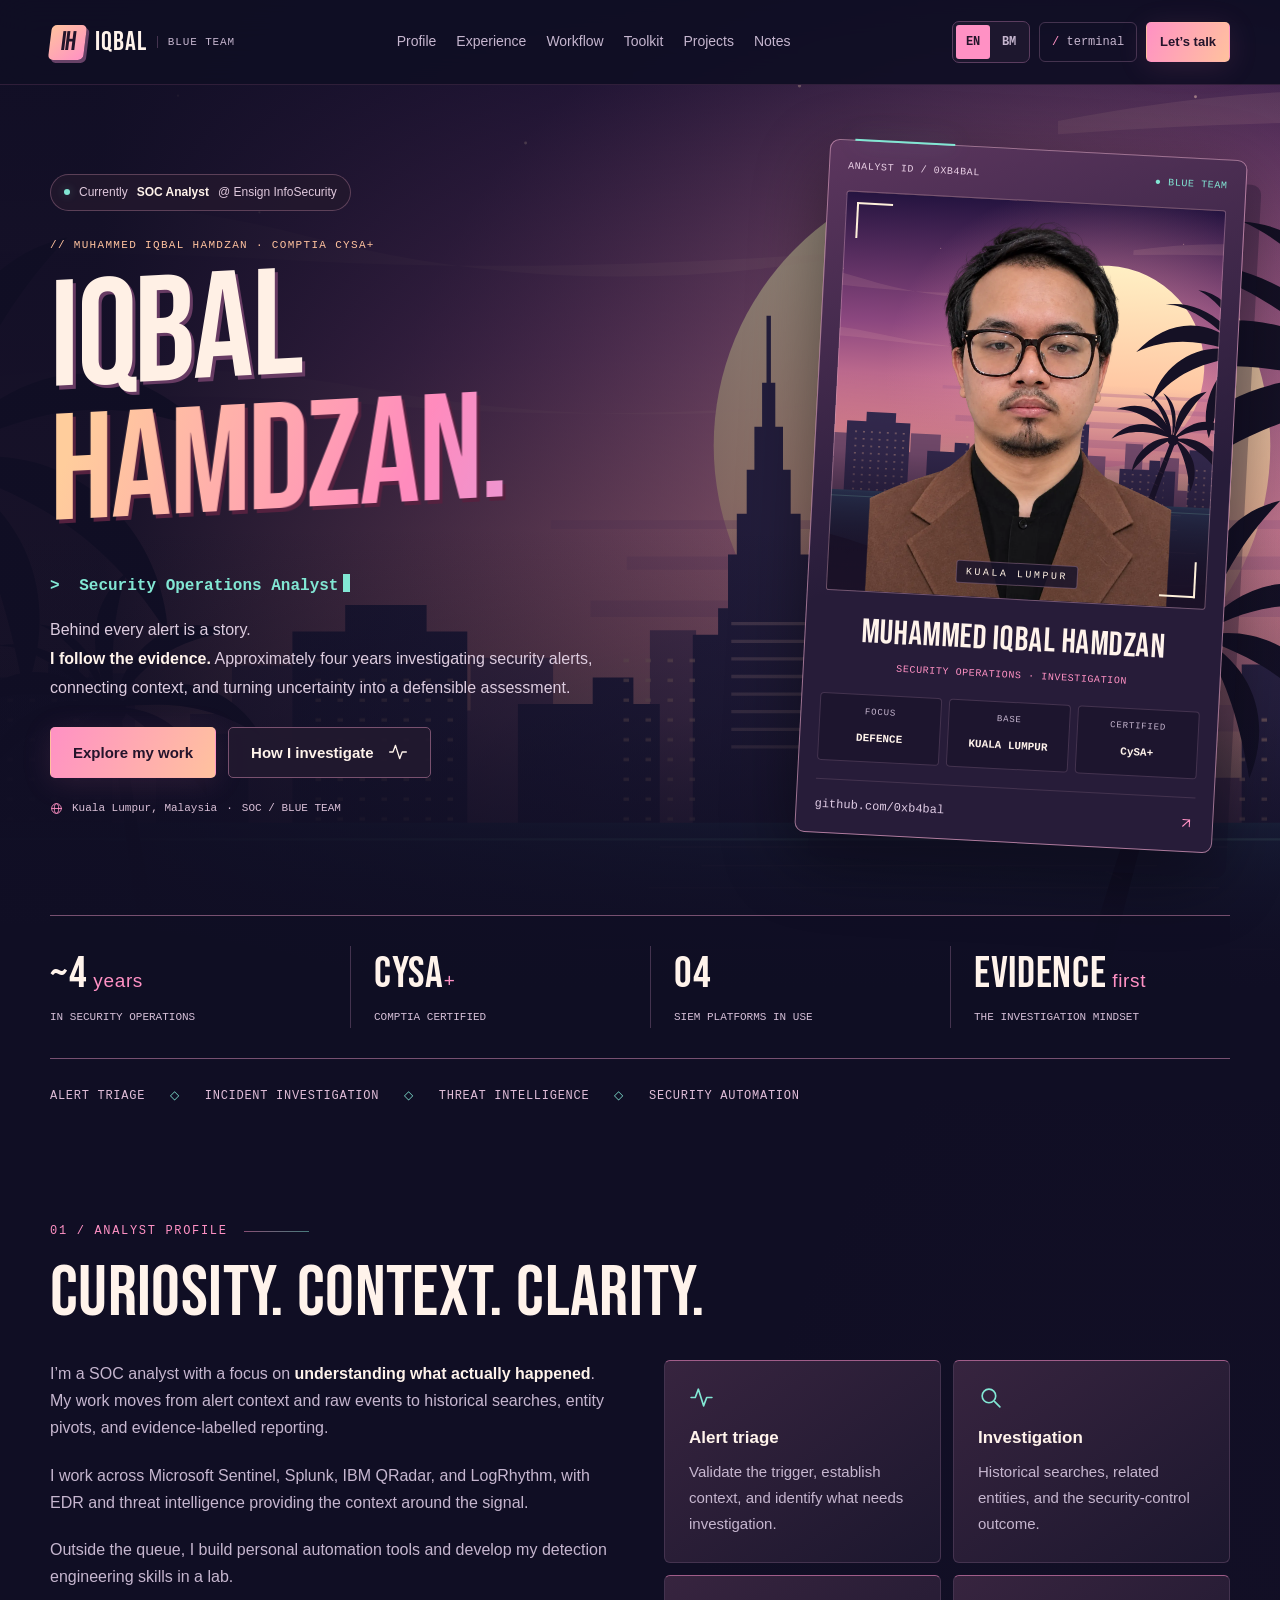
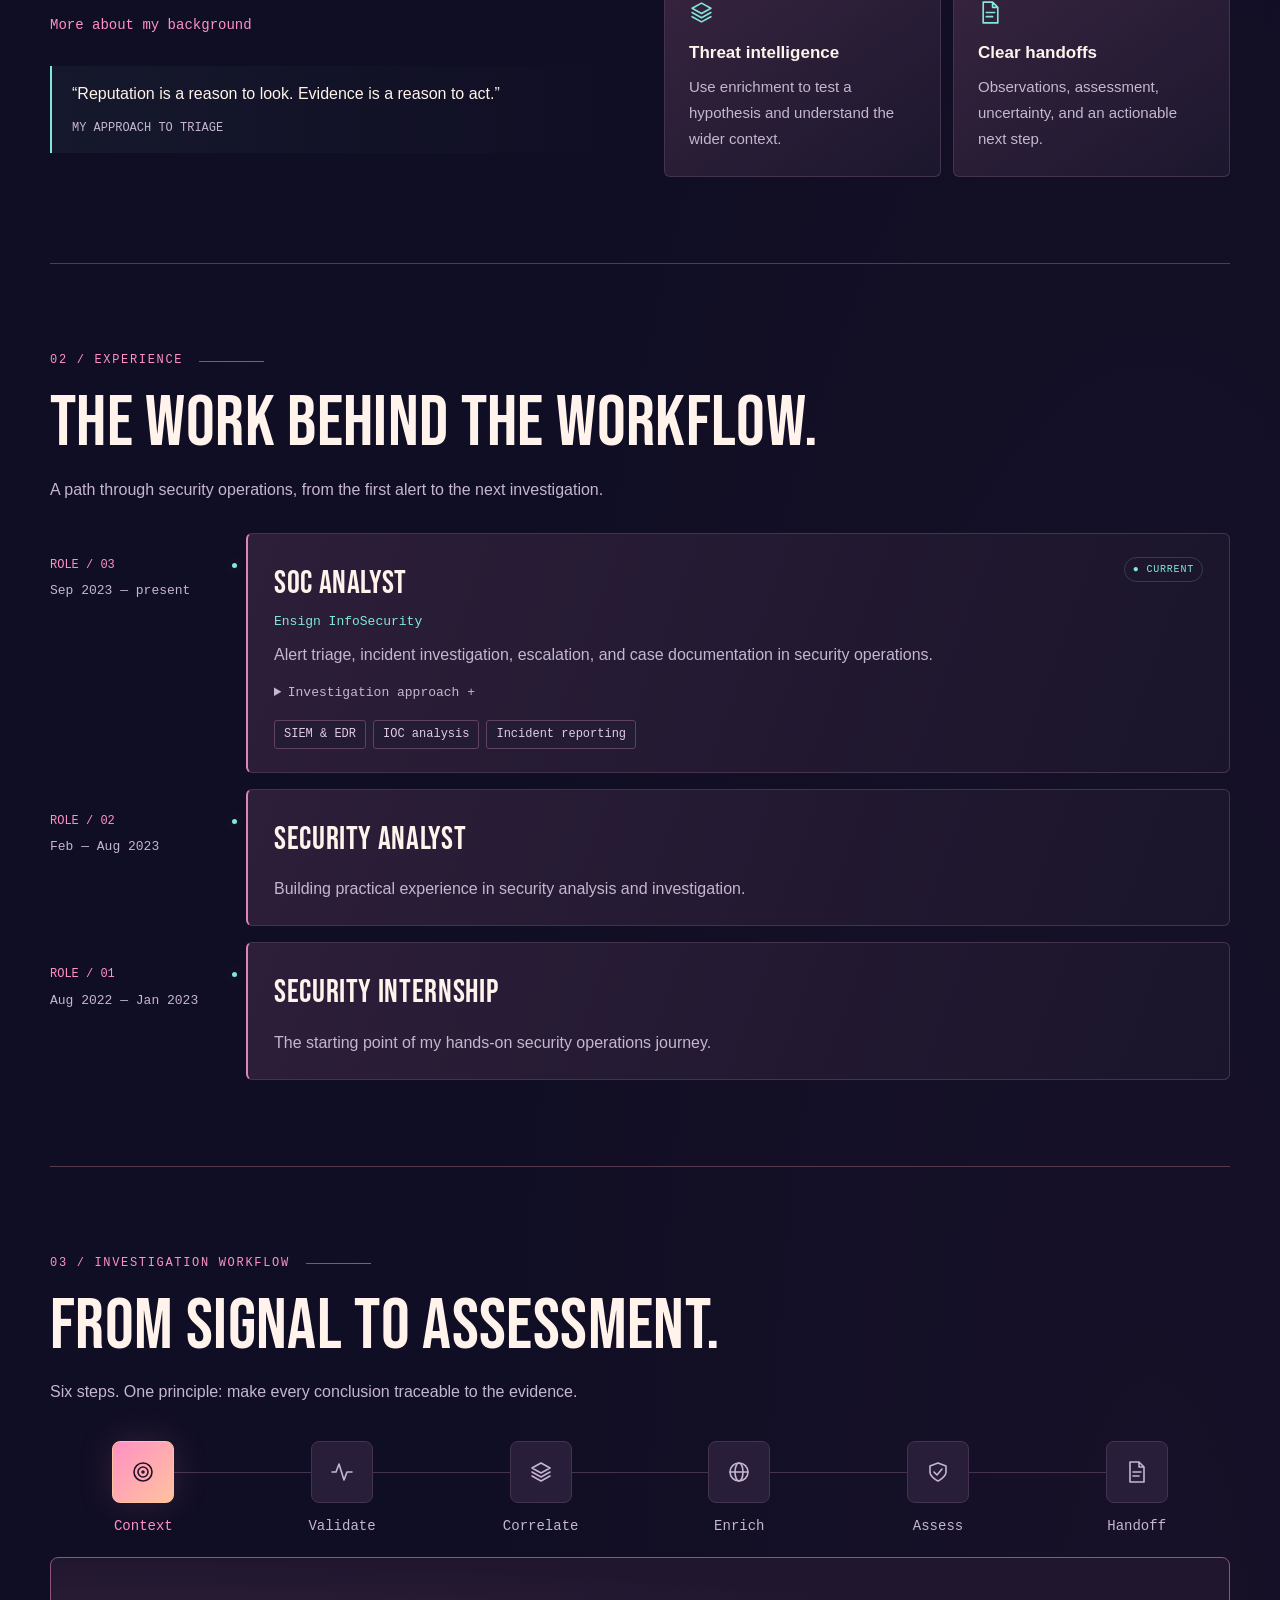
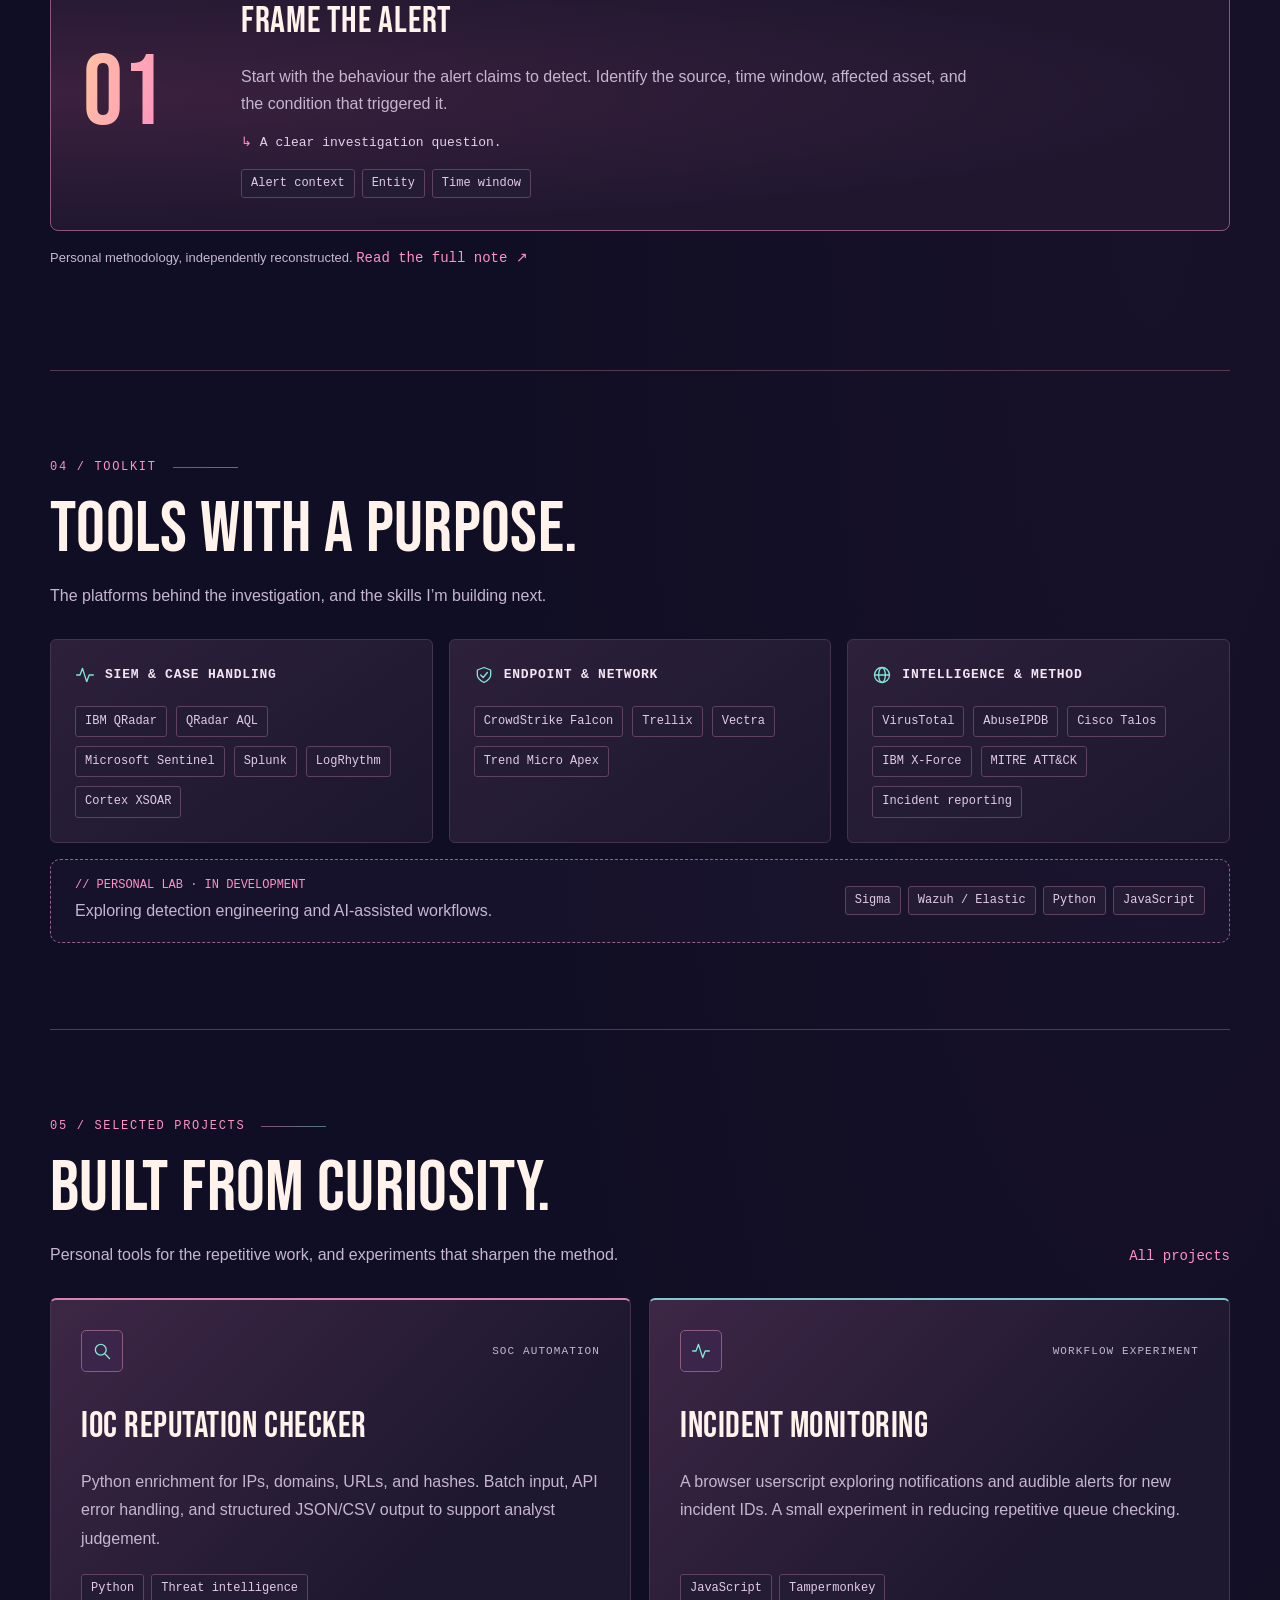
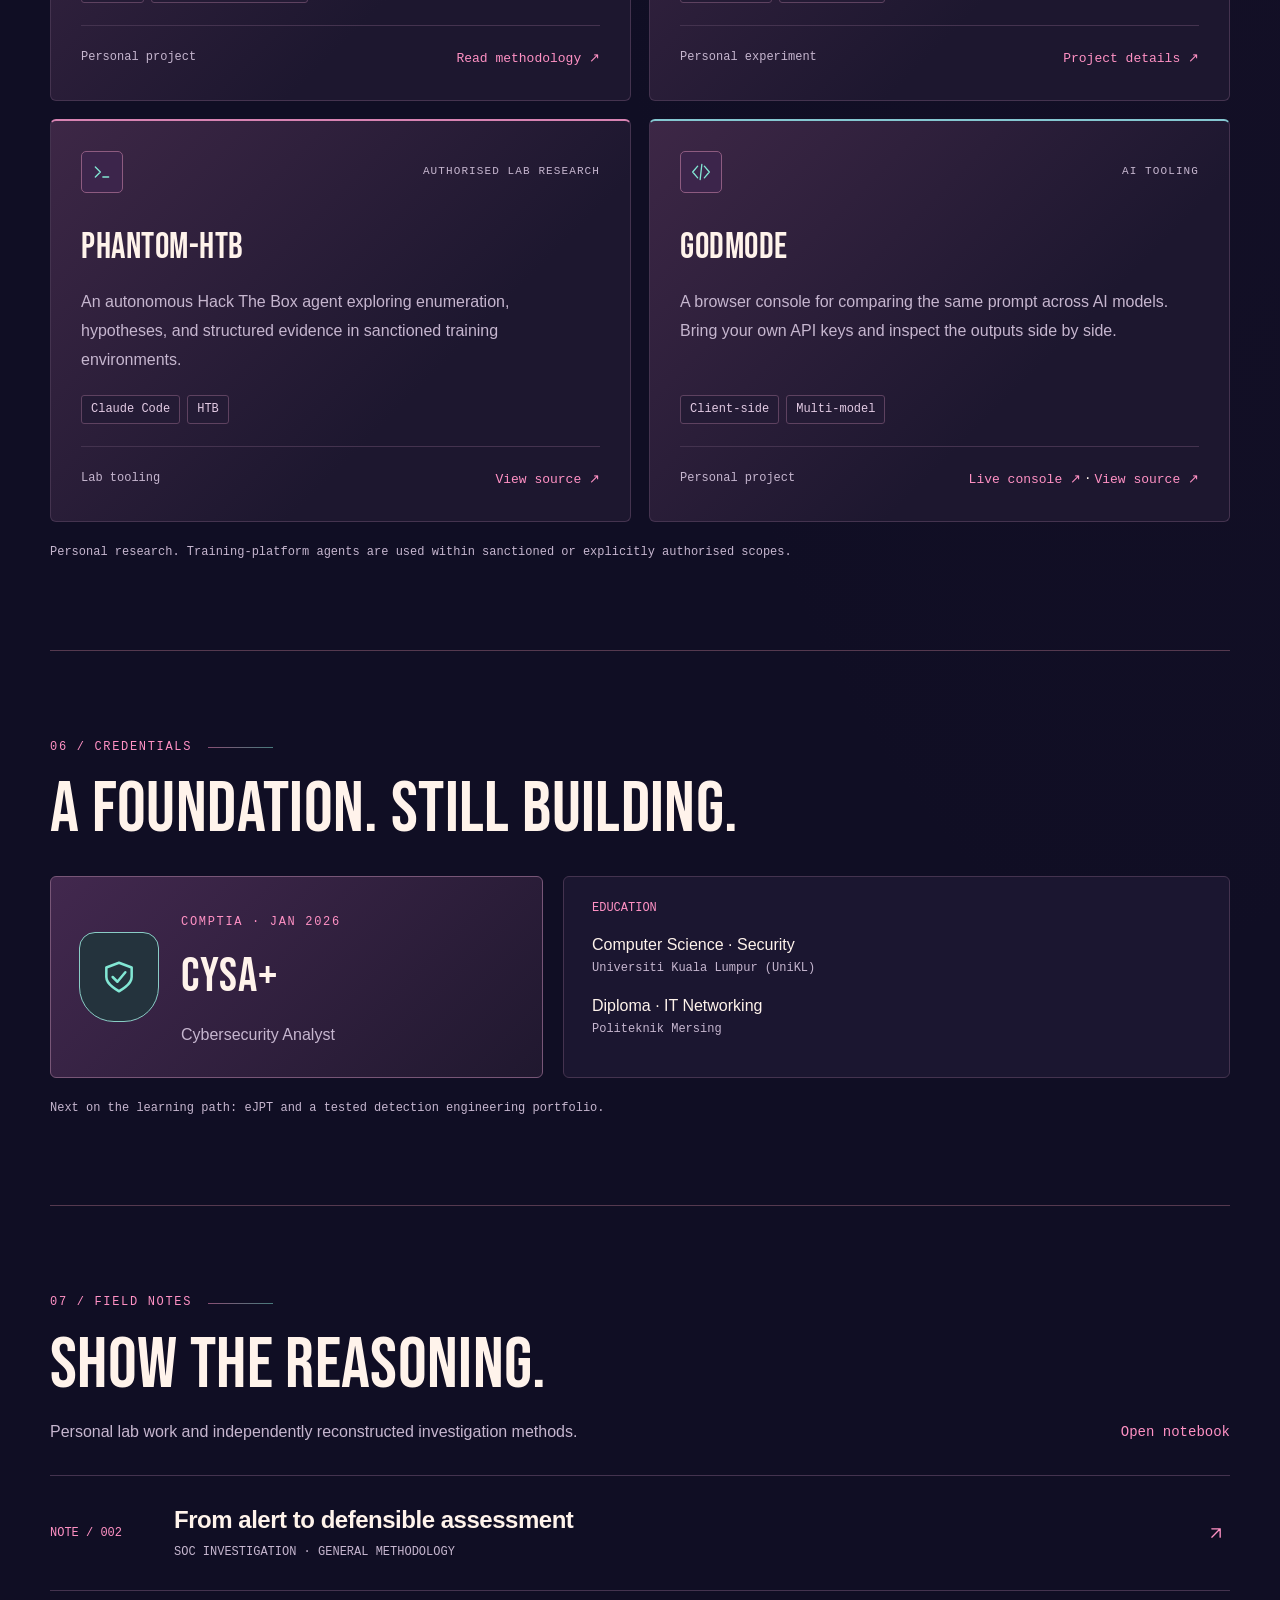
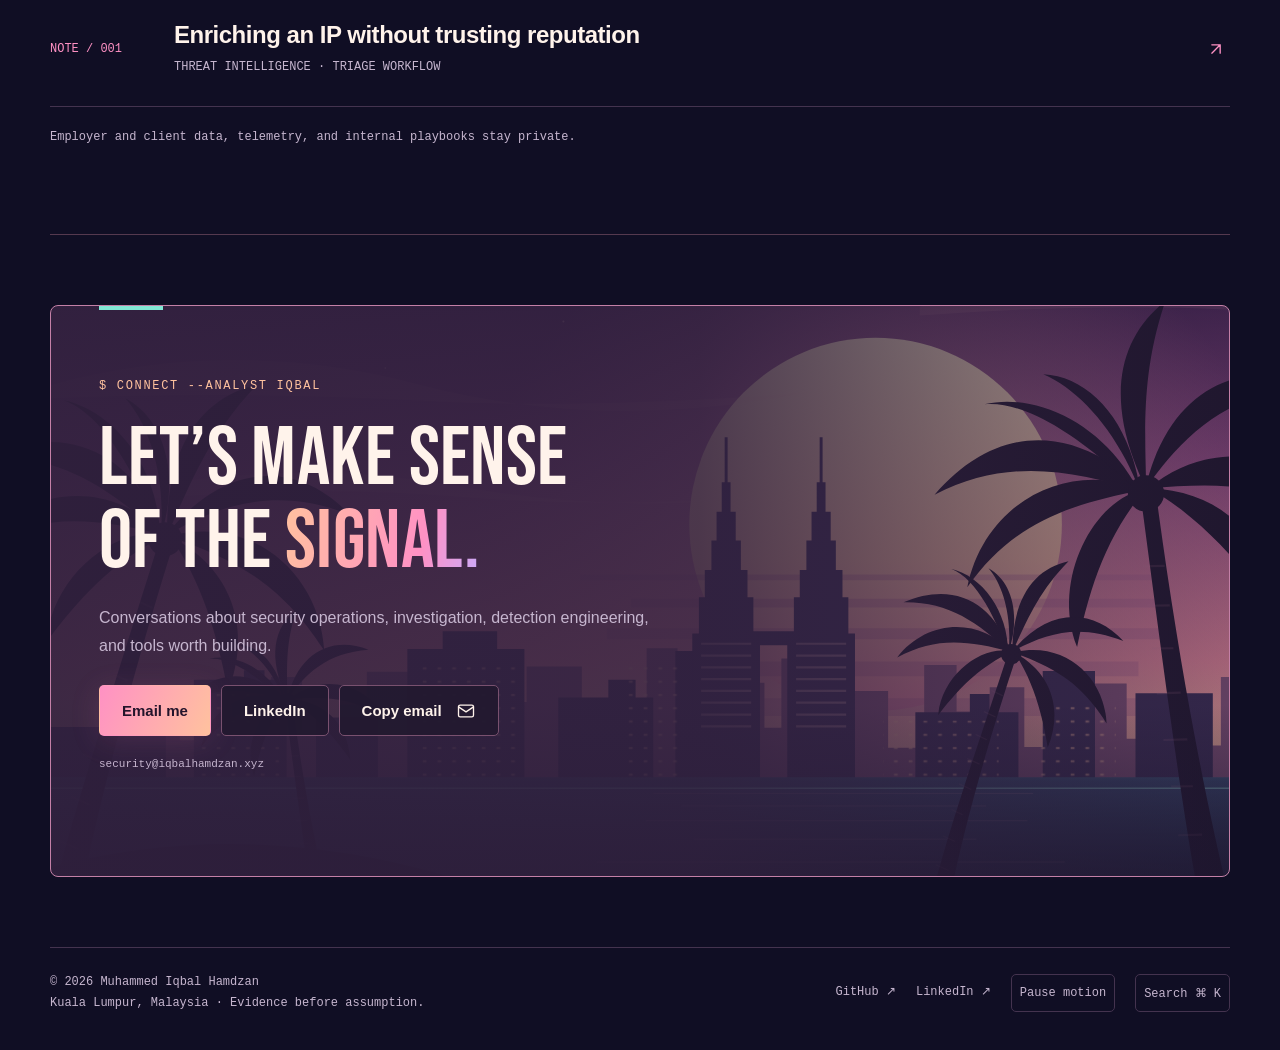
==== commit e241414a: "Add Iqbal portrait to the sunset profile card" ====
--- a/index.html
+++ b/index.html
@@ -13,16 +13,16 @@
 <meta property="og:url" content="https://iqbalhamdzan.xyz/">
 <link rel="icon" href="/assets/favicon.svg" type="image/svg+xml">
 <link rel="preload" href="/assets/fonts/BebasNeue-Regular.ttf" as="font" type="font/ttf" crossorigin>
-<link rel="stylesheet" href="/assets/style.css?v=20261123">
+<link rel="stylesheet" href="/assets/style.css?v=2026112302">
 <!-- Language alternatives -->
 <link rel="alternate" hreflang="en" href="https://iqbalhamdzan.xyz/">
 <link rel="alternate" hreflang="ms" href="https://iqbalhamdzan.xyz/ms/">
 <link rel="alternate" hreflang="x-default" href="https://iqbalhamdzan.xyz/">
 <meta property="og:locale" content="en_MY">
 <meta property="og:locale:alternate" content="ms_MY">
-<script src="/assets/language.js?v=20261123"></script>
-<script src="/assets/translations.js?v=20261123" defer></script>
-<script src="/assets/site.js?v=20261123" defer></script>
+<script src="/assets/language.js?v=2026112302"></script>
+<script src="/assets/translations.js?v=2026112302" defer></script>
+<script src="/assets/site.js?v=2026112302" defer></script>
 </head>
 <body class="home"><div class="ambient" aria-hidden="true"></div><a class="skip" href="#main">Skip to content</a>
 <header class="site-header"><div class="container header-inner">
@@ -41,7 +41,7 @@
 <p class="hero-footnote"><svg class="icon" viewBox="0 0 24 24" fill="none" stroke="currentColor" stroke-width="1.6" stroke-linecap="round" stroke-linejoin="round" aria-hidden="true"><circle cx="12" cy="12" r="9"/><ellipse cx="12" cy="12" rx="4" ry="9"/><path d="M3 12h18"/></svg> Kuala Lumpur, Malaysia <span>·</span> SOC / BLUE TEAM</p>
 </div><aside class="identity-card" aria-label="Analyst identity card">
 <div class="card-label"><span>ANALYST ID / 0XB4BAL</span><span>● BLUE TEAM</span></div>
-<div class="identity-art" role="img" aria-label="Kuala Lumpur skyline at sunset with palm silhouettes"><span class="identity-monogram" aria-hidden="true">IH</span><span class="identity-scene-label" aria-hidden="true">KUALA LUMPUR</span></div>
+<div class="identity-art portrait-art"><img class="identity-portrait" src="/assets/iqbal-portrait.webp" width="1092" height="1441" alt="Portrait of Muhammed Iqbal Hamdzan" fetchpriority="high" decoding="async"><span class="identity-scene-label" aria-hidden="true">KUALA LUMPUR</span></div>
 <h2 class="identity-name">Muhammed Iqbal Hamdzan</h2><p class="identity-role">SECURITY OPERATIONS · INVESTIGATION</p>
 <div class="identity-meta"><div><span>FOCUS</span><strong>DEFENCE</strong></div><div><span>BASE</span><strong>KUALA LUMPUR</strong></div><div><span>CERTIFIED</span><strong>CySA+</strong></div></div>
 <a class="identity-link" href="https://github.com/0xb4bal"><span>github.com/0xb4bal</span><svg class="icon" viewBox="0 0 24 24" fill="none" stroke="currentColor" stroke-width="1.6" stroke-linecap="round" stroke-linejoin="round" aria-hidden="true"><path d="M7 17 17 7M7 7h10v10"/></svg></a></aside></section>
--- a/assets/style.css
+++ b/assets/style.css
@@ -465,8 +465,10 @@
 .identity-art { display: grid; place-items: center; aspect-ratio: 1.04; margin: 16px 0 22px; background: linear-gradient(180deg,#25123b00 45%,#201329aa),url("/assets/sunset-skyline.svg") 70% 45% / auto 100% no-repeat; border: 1px solid #d3a0b870; border-radius: 3px; }
 .identity-art:before { width: 34px; height: 34px; border-color: #fff1db; border-width: 2px 0 0 2px; top: 10px; left: 10px; }
 .identity-art:after { width: 34px; height: 34px; border-color: #fff1db; border-width: 0 2px 2px 0; right: 10px; bottom: 10px; }
-.identity-monogram { display: block; color: #fff1df; font: 400 clamp(125px,15vw,200px)/1 var(--display); letter-spacing: -.045em; transform: skewY(-5deg); text-shadow: 3px 4px 0 #d66da4,7px 8px 0 #422744; -webkit-text-stroke: 1px #fff1df; padding-right: .05em; }
 .identity-scene-label { position: absolute; bottom: 18px; font: 10px var(--mono); letter-spacing: .25em; color: #fff1e3; }
+.identity-art.portrait-art { aspect-ratio: .95; }
+.identity-portrait { position: absolute; inset: 0; z-index: 1; display: block; width: 100%; height: 100%; object-fit: contain; object-position: center bottom; }
+.portrait-art .identity-scene-label { z-index: 3; bottom: 13px; padding: 5px 9px; background: #1b142bd9; border: 1px solid #eab2cc4d; border-radius: 3px; }
 .identity-name { font: 34px/1.08 var(--display); letter-spacing: .015em; margin: 0 0 8px; }
 .identity-role { color: var(--pink); font-size: 10px; margin: 5px 0 18px; letter-spacing: .06em; }
 .identity-meta div { background: #140f2480; border-radius: 4px; padding-block: 12px; }
@@ -607,7 +609,6 @@
   .hero-footnote { font-size: 10px; gap: 6px; line-height: 1.8; }
   .identity-card { justify-self: center; width: calc(100% - 14px); max-width: 390px; transform: rotate(2deg); padding: 18px; }
   .identity-art { aspect-ratio: 1.3; margin-bottom: 20px; }
-  .identity-monogram { font-size: 160px; }
   .identity-name { font-size: 33px; }
   .identity-role { font-size: 10px; }
   .identity-meta strong { font-size: 10px; }
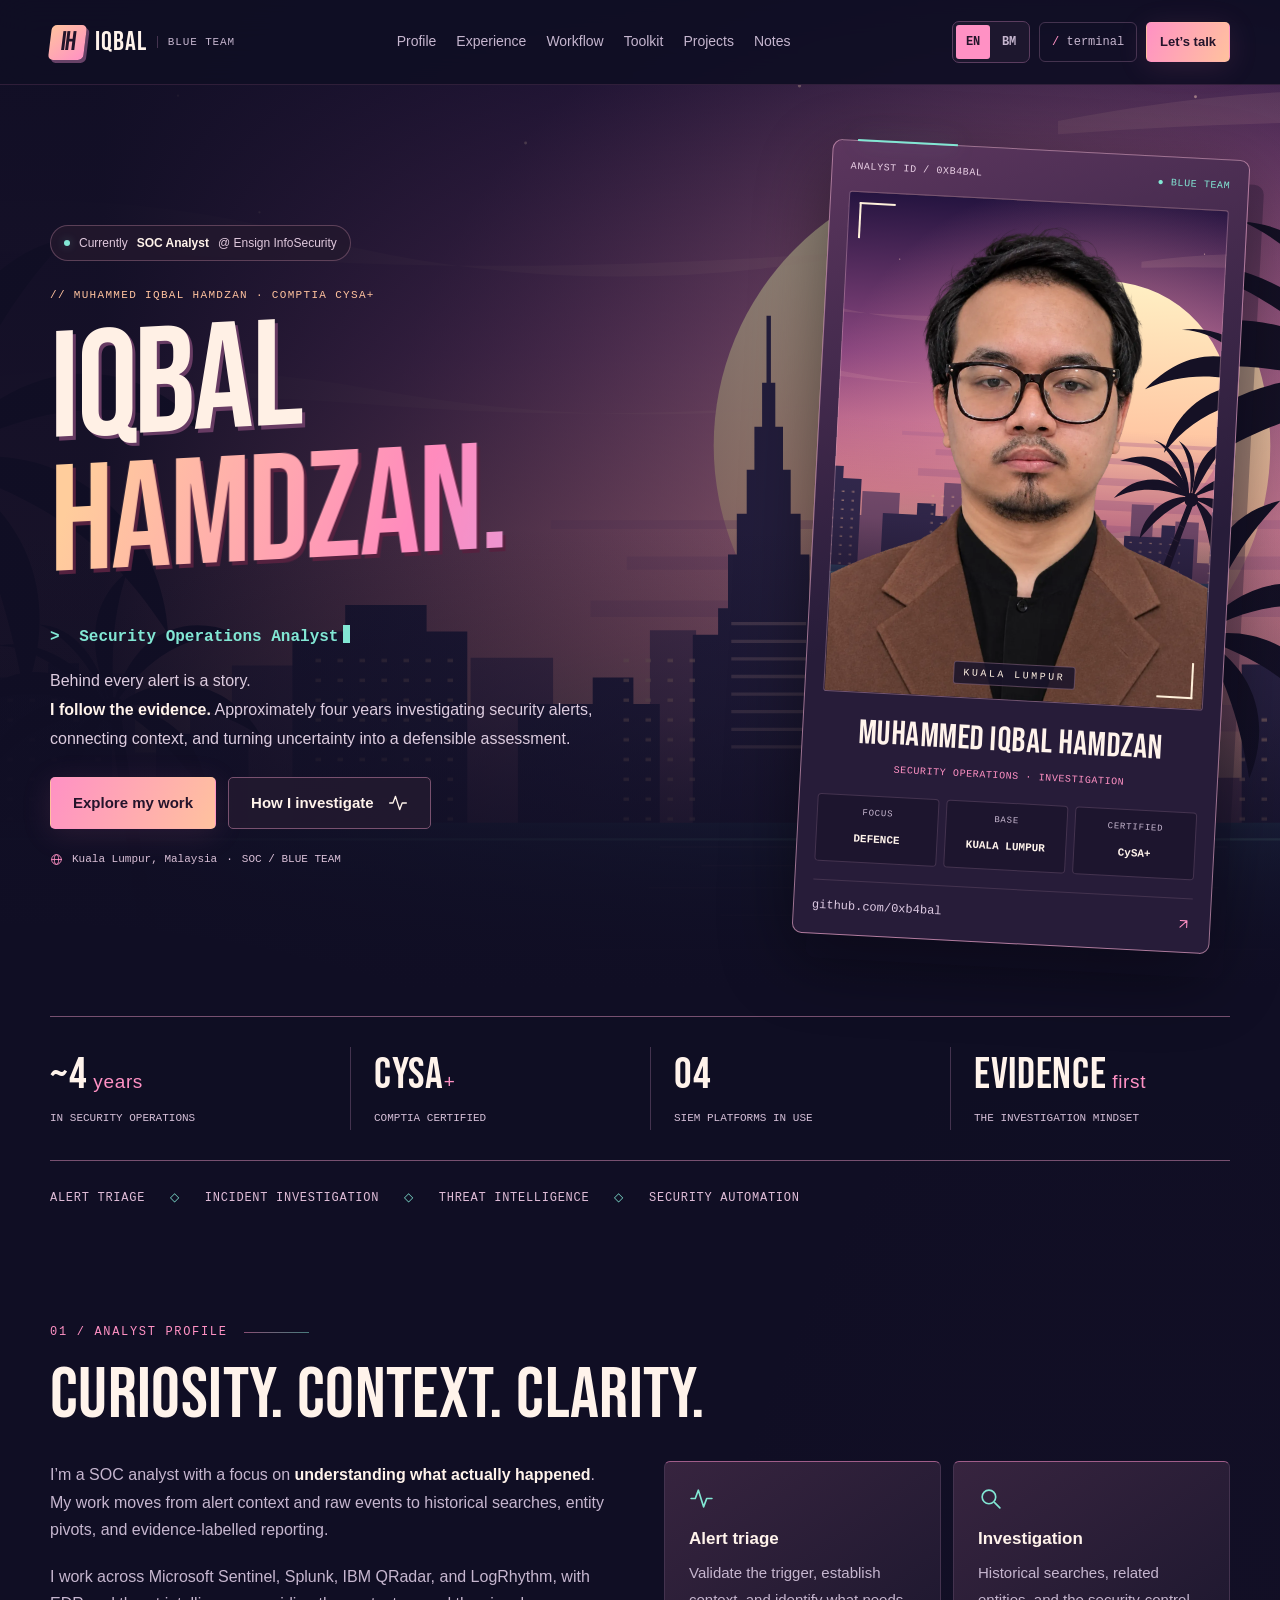
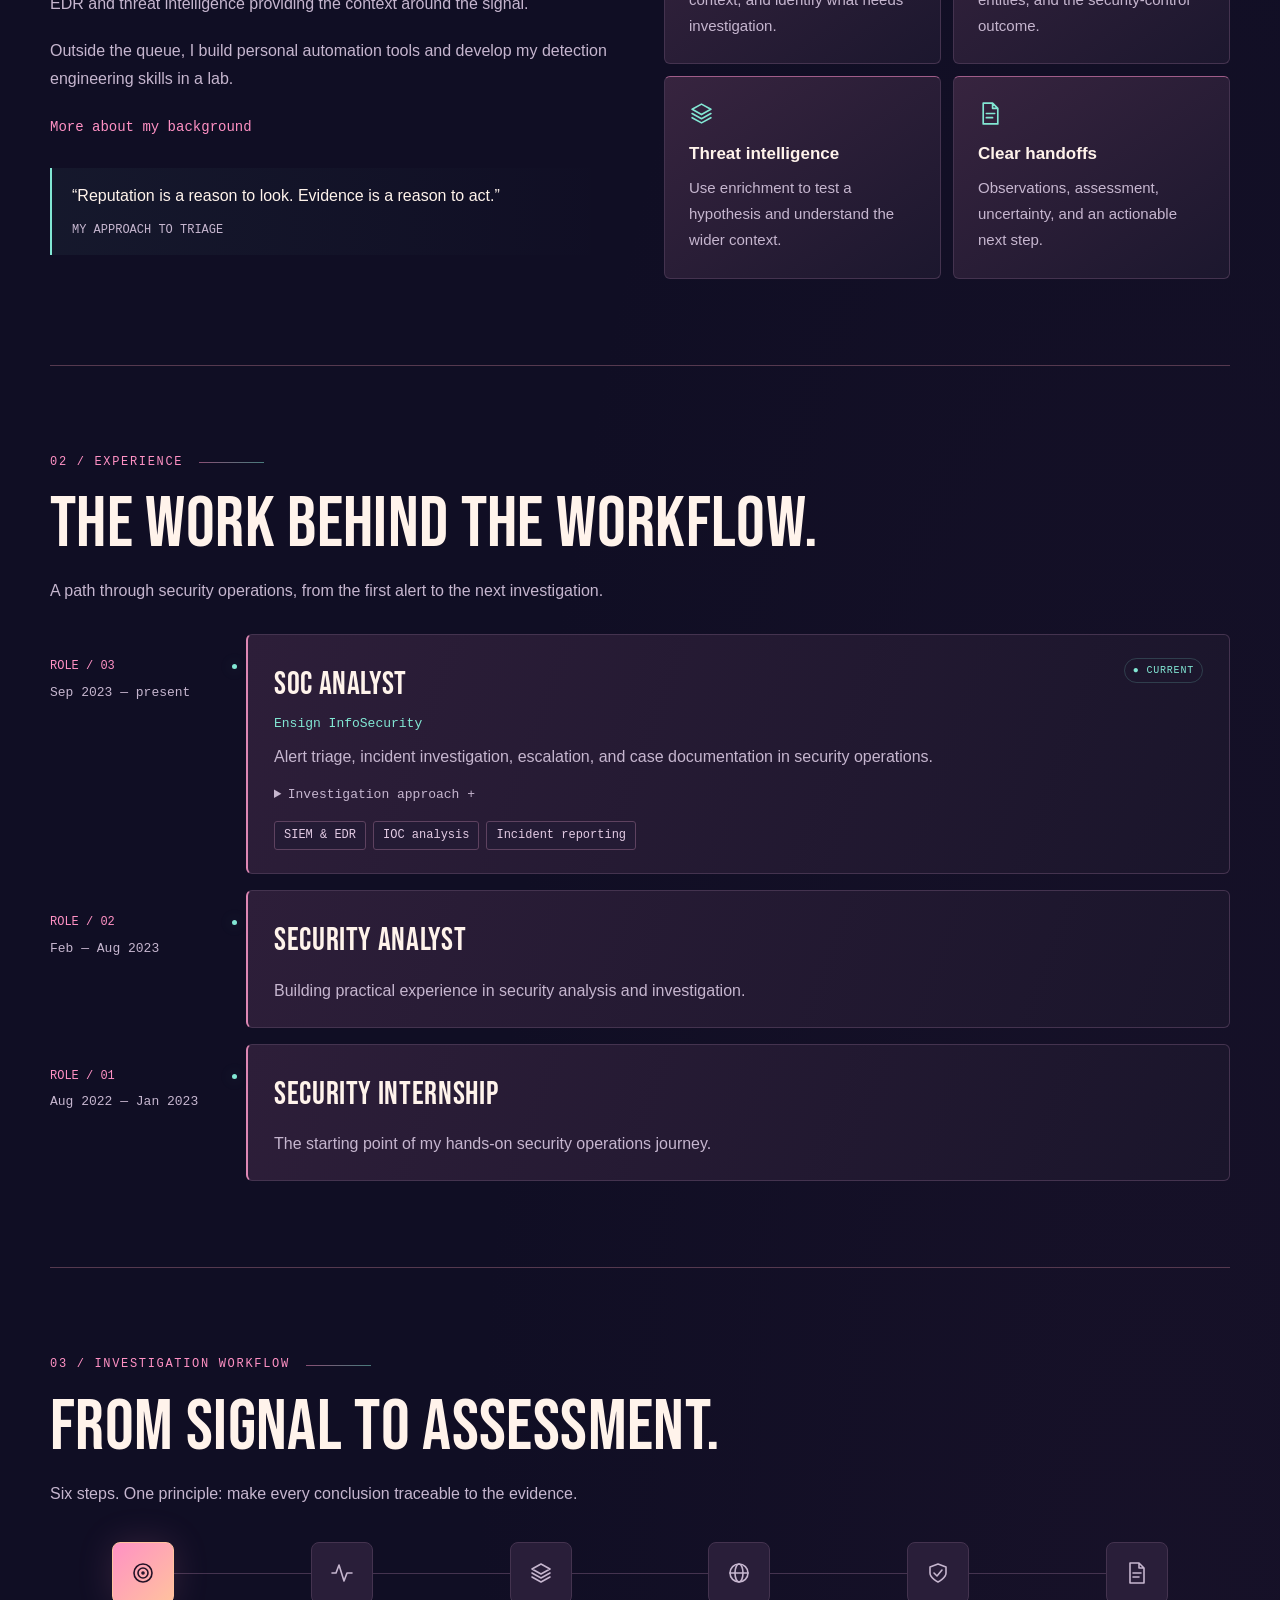
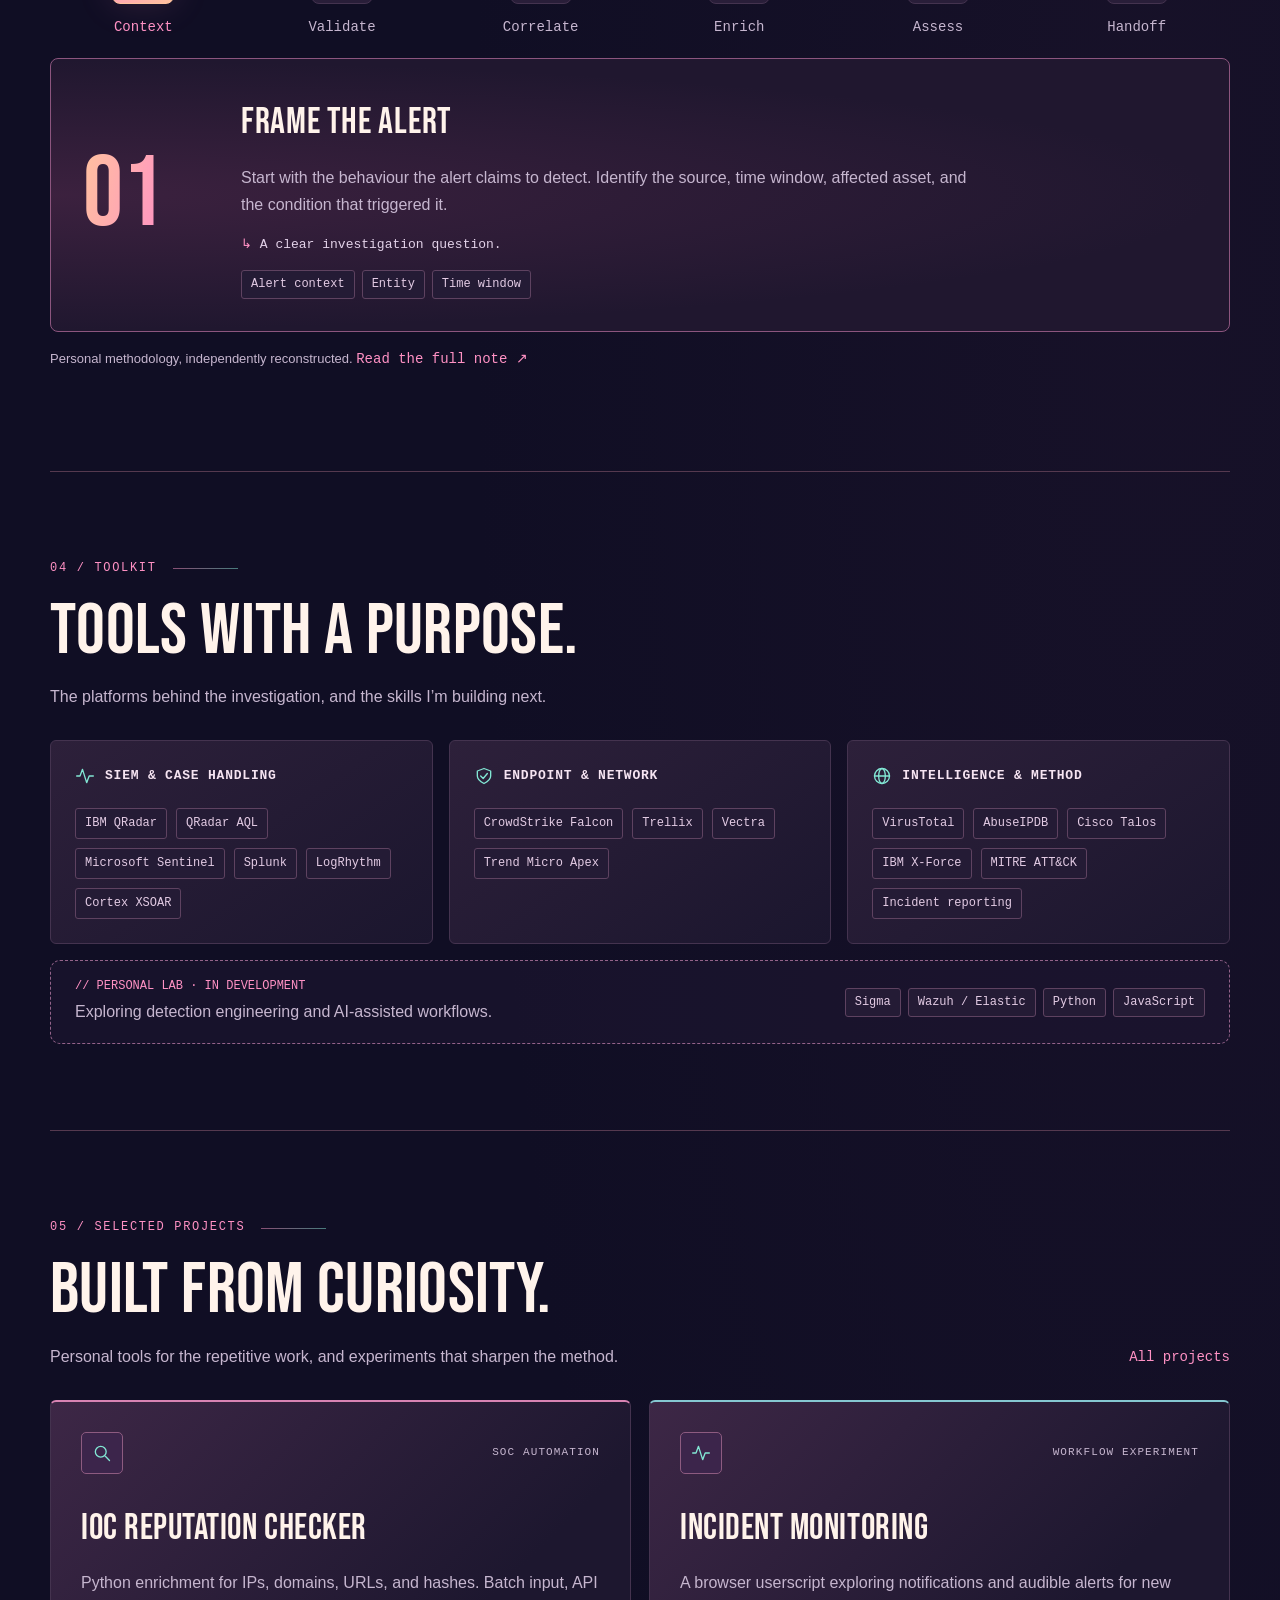
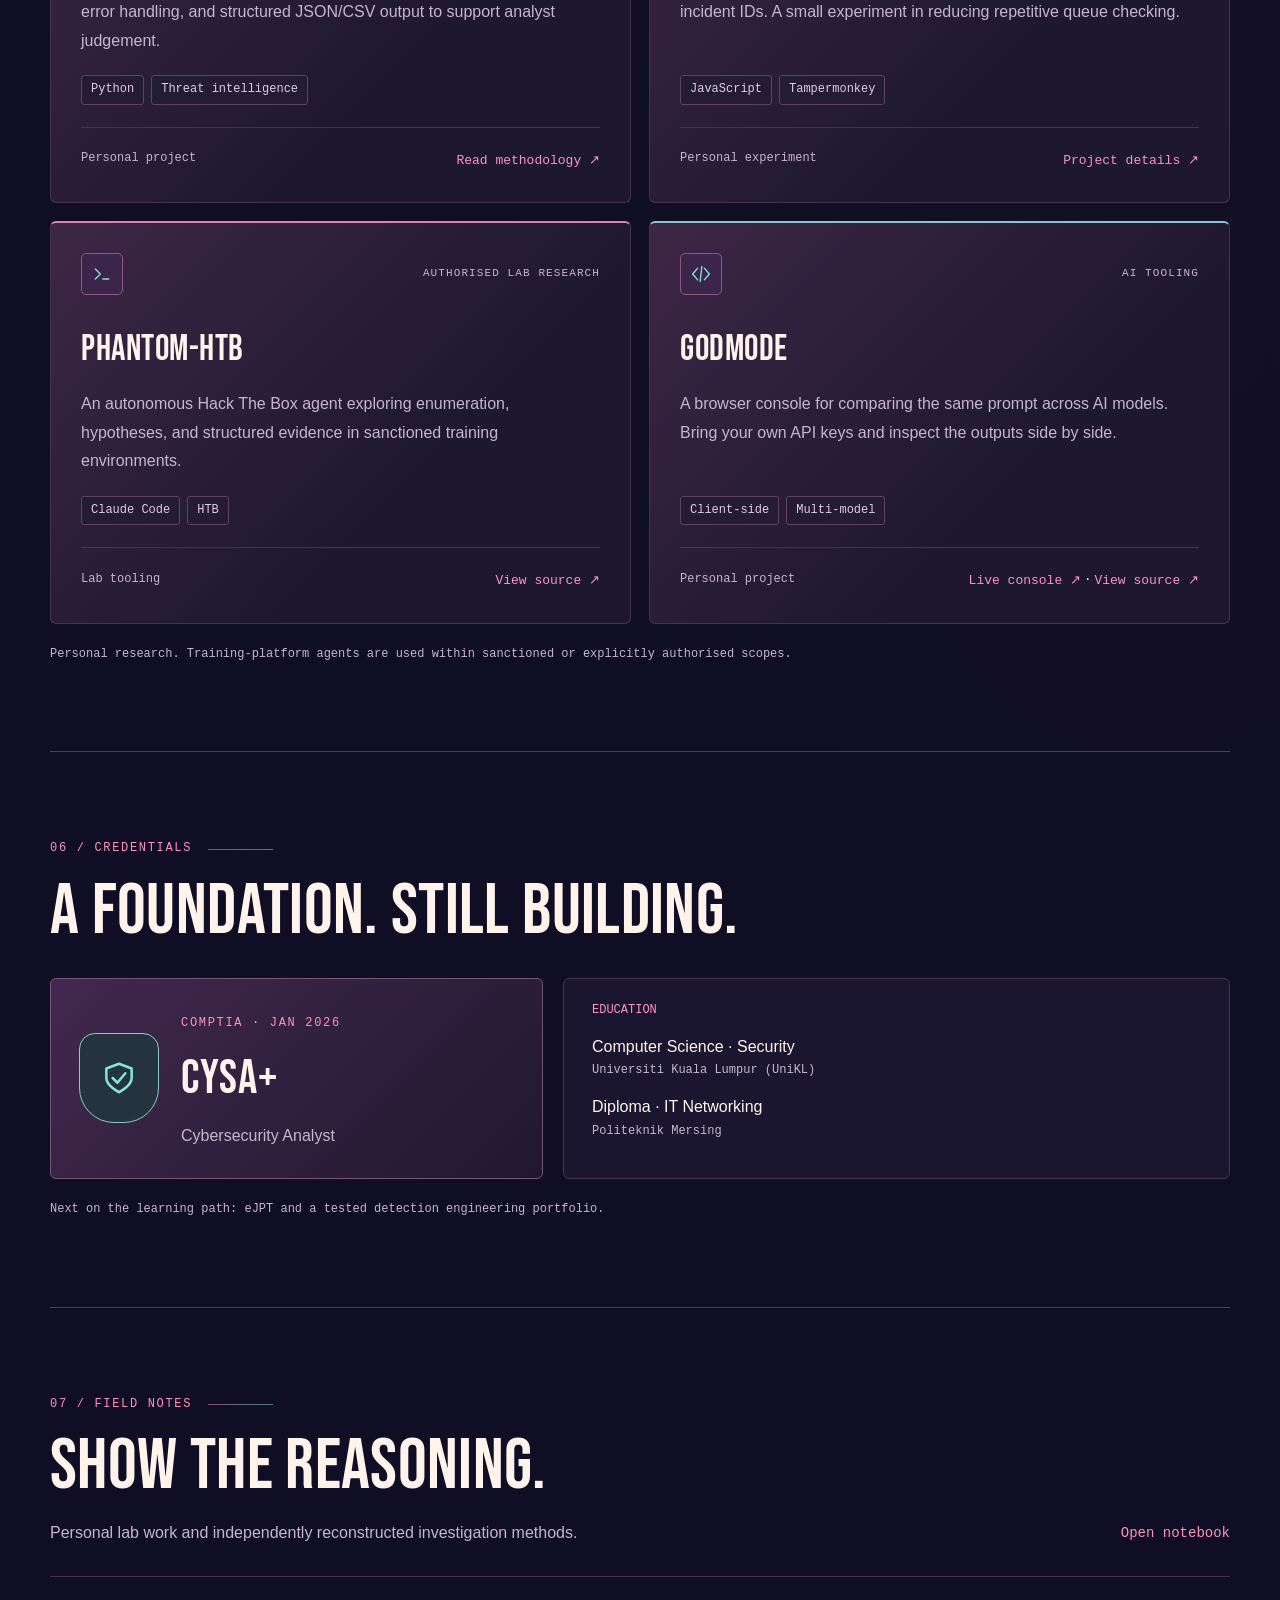
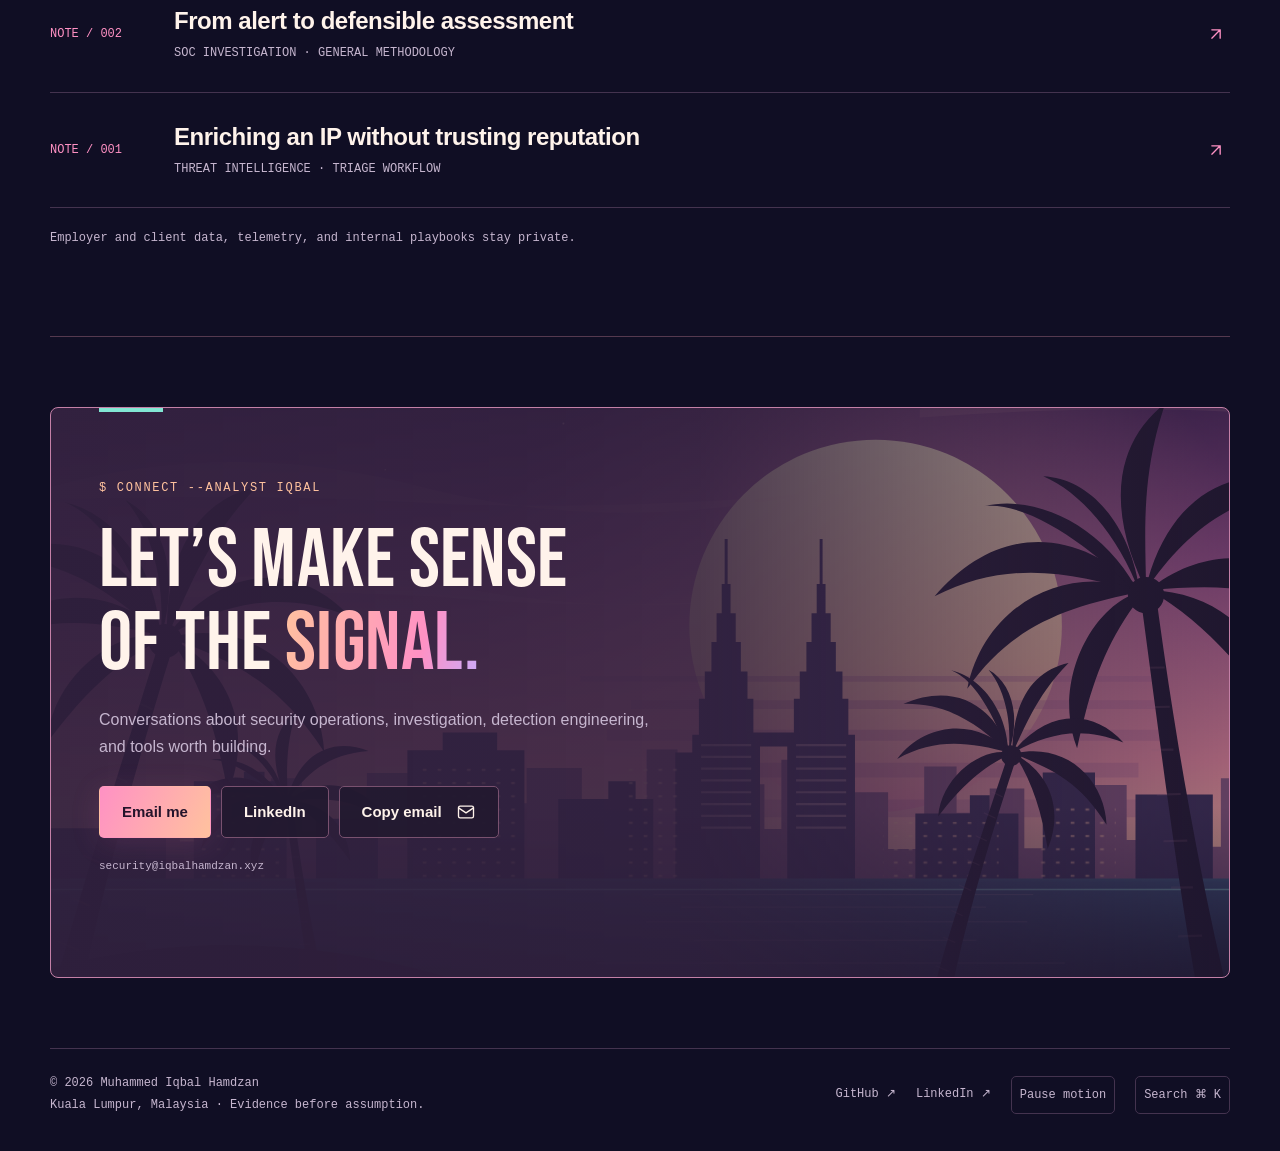
==== commit b0fa70a5: "Fix portrait framing so shoulder crop meets card edges" ====
--- a/index.html
+++ b/index.html
@@ -13,16 +13,16 @@
 <meta property="og:url" content="https://iqbalhamdzan.xyz/">
 <link rel="icon" href="/assets/favicon.svg" type="image/svg+xml">
 <link rel="preload" href="/assets/fonts/BebasNeue-Regular.ttf" as="font" type="font/ttf" crossorigin>
-<link rel="stylesheet" href="/assets/style.css?v=2026112302">
+<link rel="stylesheet" href="/assets/style.css?v=2026112303">
 <!-- Language alternatives -->
 <link rel="alternate" hreflang="en" href="https://iqbalhamdzan.xyz/">
 <link rel="alternate" hreflang="ms" href="https://iqbalhamdzan.xyz/ms/">
 <link rel="alternate" hreflang="x-default" href="https://iqbalhamdzan.xyz/">
 <meta property="og:locale" content="en_MY">
 <meta property="og:locale:alternate" content="ms_MY">
-<script src="/assets/language.js?v=2026112302"></script>
-<script src="/assets/translations.js?v=2026112302" defer></script>
-<script src="/assets/site.js?v=2026112302" defer></script>
+<script src="/assets/language.js?v=2026112303"></script>
+<script src="/assets/translations.js?v=2026112303" defer></script>
+<script src="/assets/site.js?v=2026112303" defer></script>
 </head>
 <body class="home"><div class="ambient" aria-hidden="true"></div><a class="skip" href="#main">Skip to content</a>
 <header class="site-header"><div class="container header-inner">
--- a/assets/style.css
+++ b/assets/style.css
@@ -466,8 +466,8 @@
 .identity-art:before { width: 34px; height: 34px; border-color: #fff1db; border-width: 2px 0 0 2px; top: 10px; left: 10px; }
 .identity-art:after { width: 34px; height: 34px; border-color: #fff1db; border-width: 0 2px 2px 0; right: 10px; bottom: 10px; }
 .identity-scene-label { position: absolute; bottom: 18px; font: 10px var(--mono); letter-spacing: .25em; color: #fff1e3; }
-.identity-art.portrait-art { aspect-ratio: .95; }
-.identity-portrait { position: absolute; inset: 0; z-index: 1; display: block; width: 100%; height: 100%; object-fit: contain; object-position: center bottom; }
+.identity-art.portrait-art { aspect-ratio: 1092 / 1441; }
+.identity-portrait { position: absolute; inset: 0; z-index: 1; display: block; width: 100%; height: 100%; object-fit: cover; object-position: center top; }
 .portrait-art .identity-scene-label { z-index: 3; bottom: 13px; padding: 5px 9px; background: #1b142bd9; border: 1px solid #eab2cc4d; border-radius: 3px; }
 .identity-name { font: 34px/1.08 var(--display); letter-spacing: .015em; margin: 0 0 8px; }
 .identity-role { color: var(--pink); font-size: 10px; margin: 5px 0 18px; letter-spacing: .06em; }
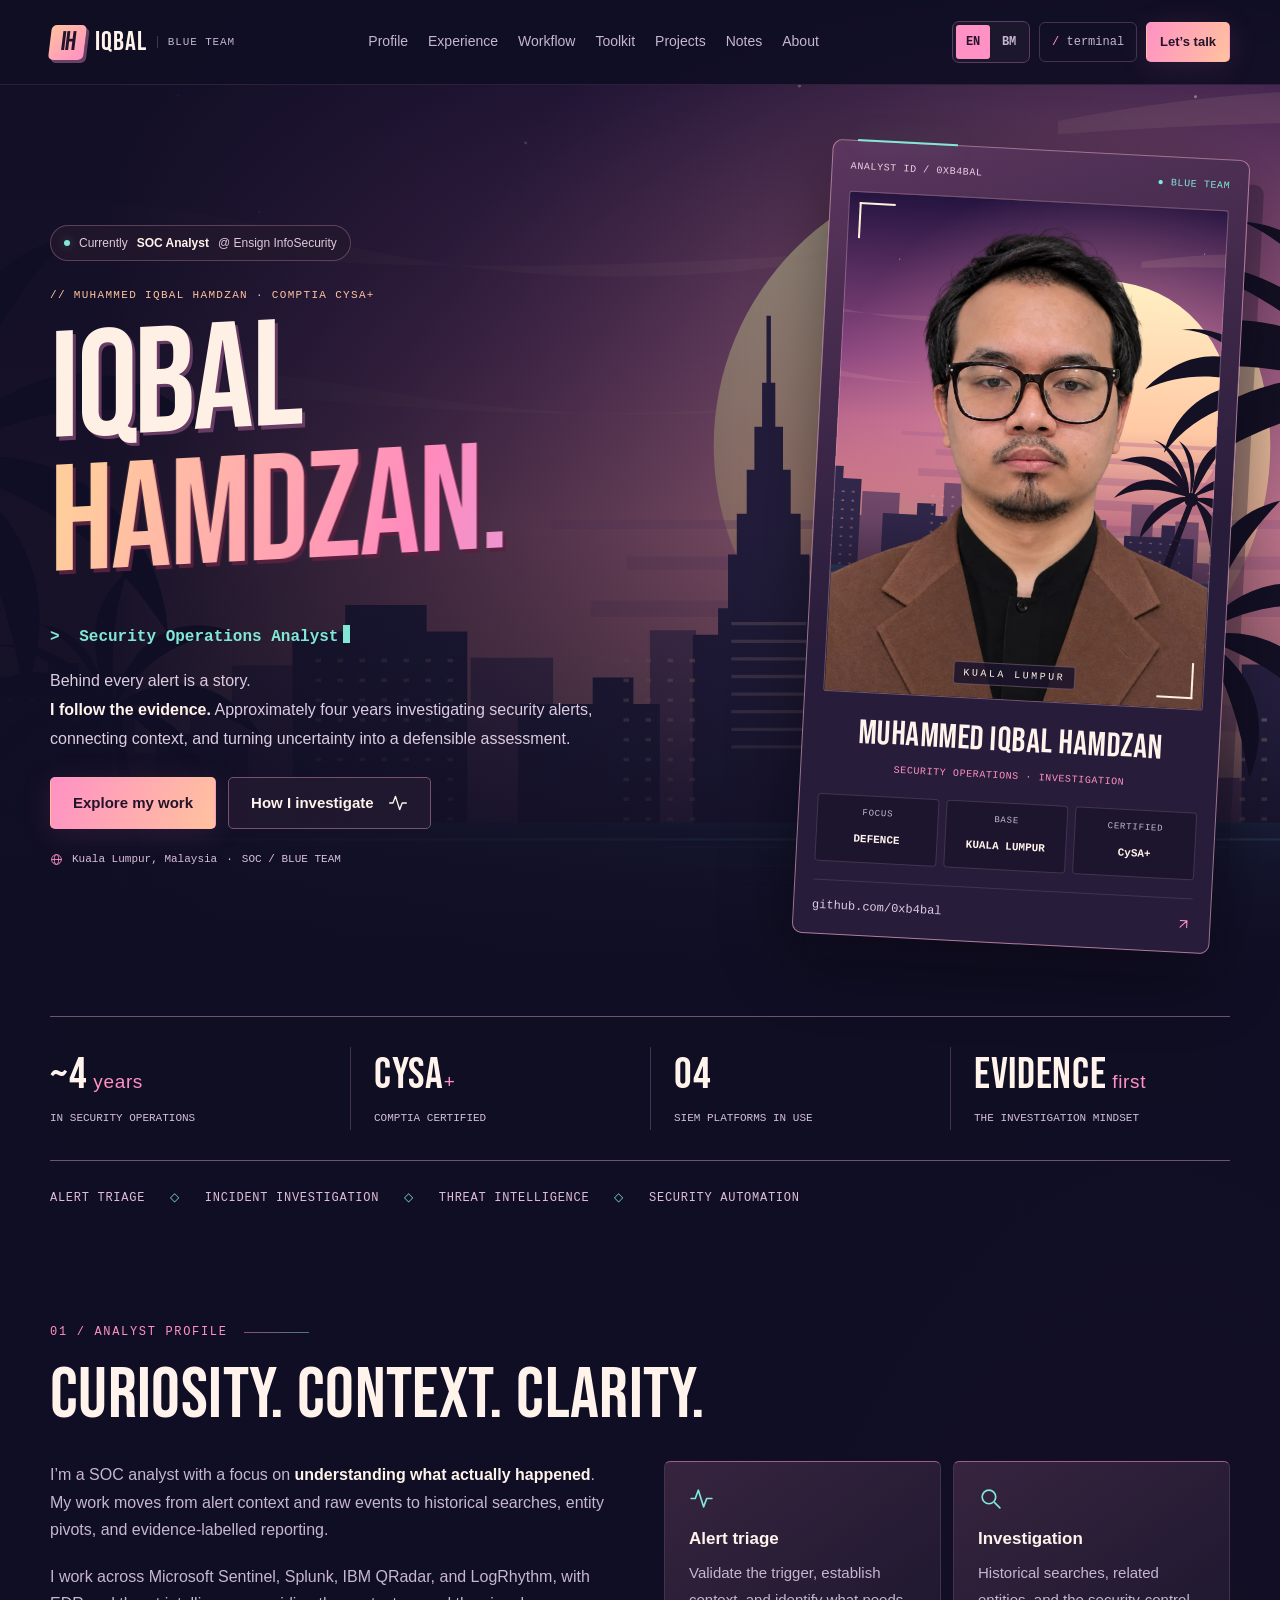
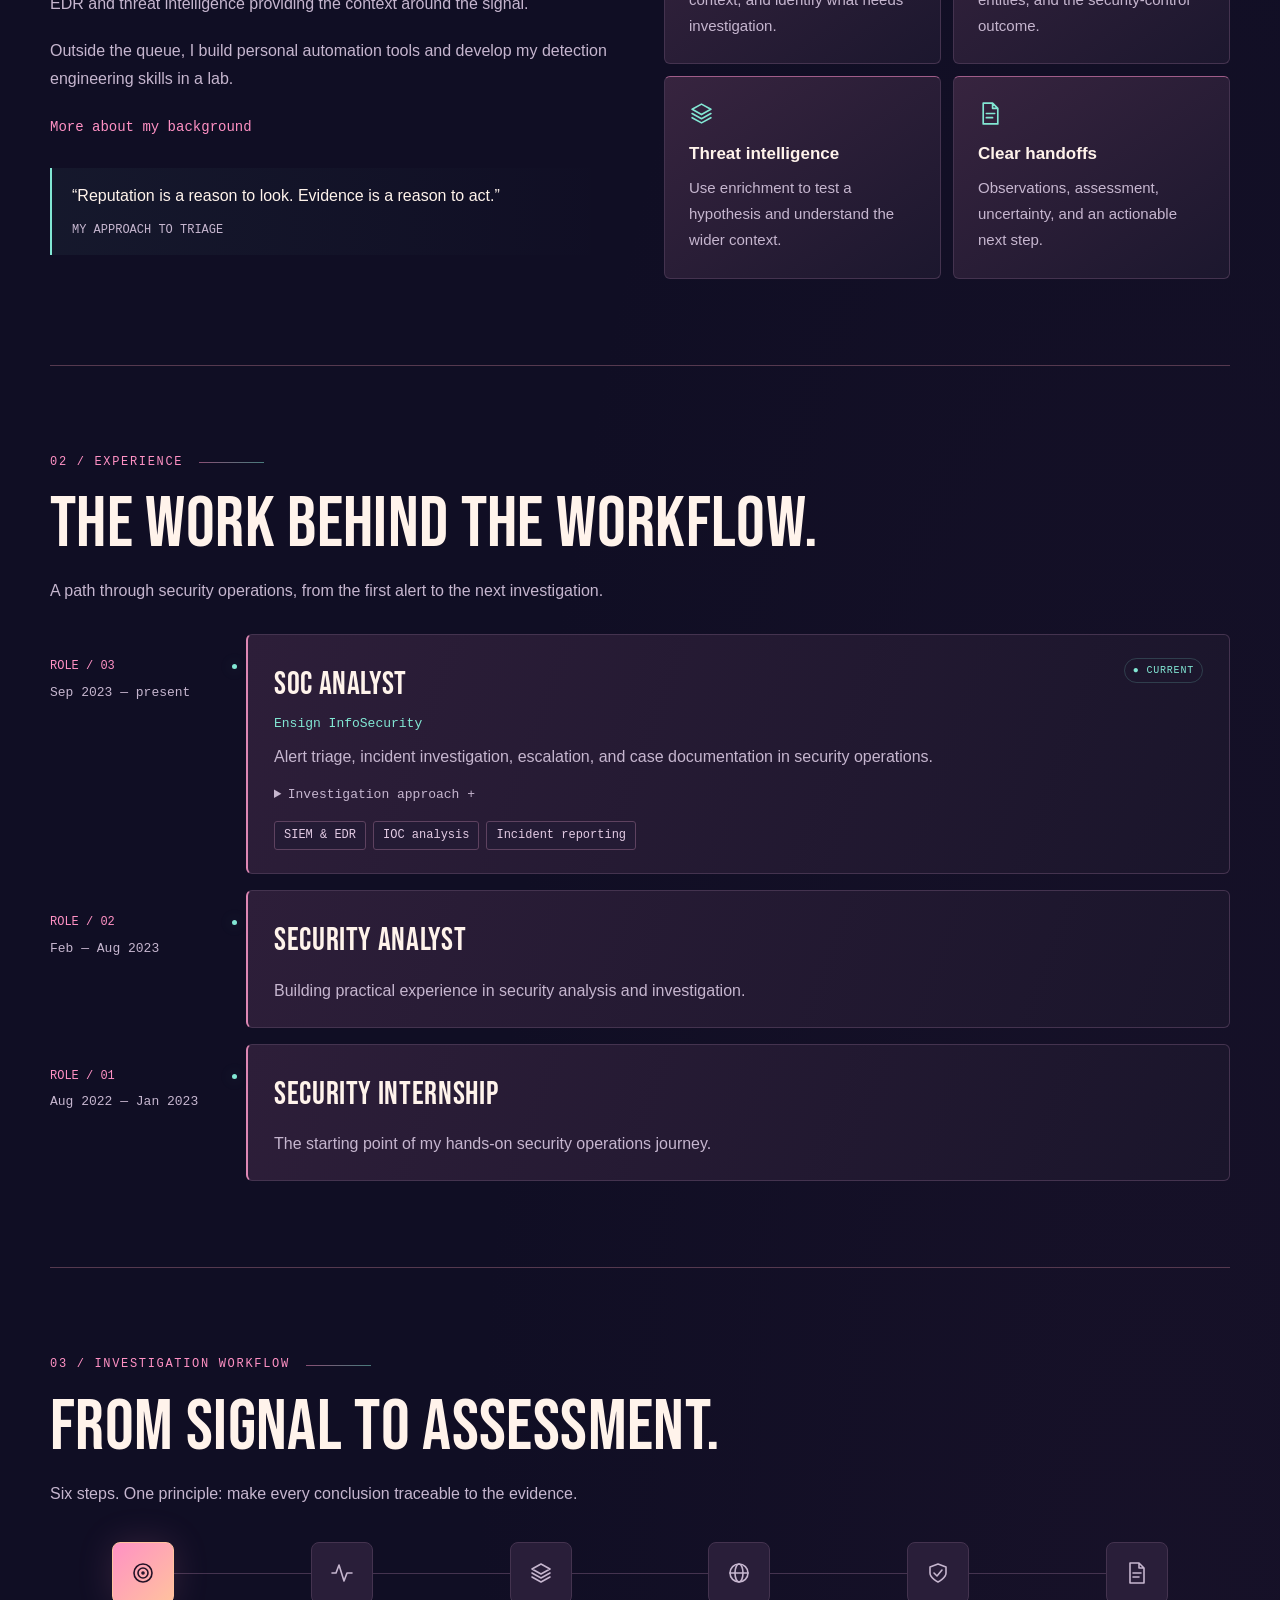
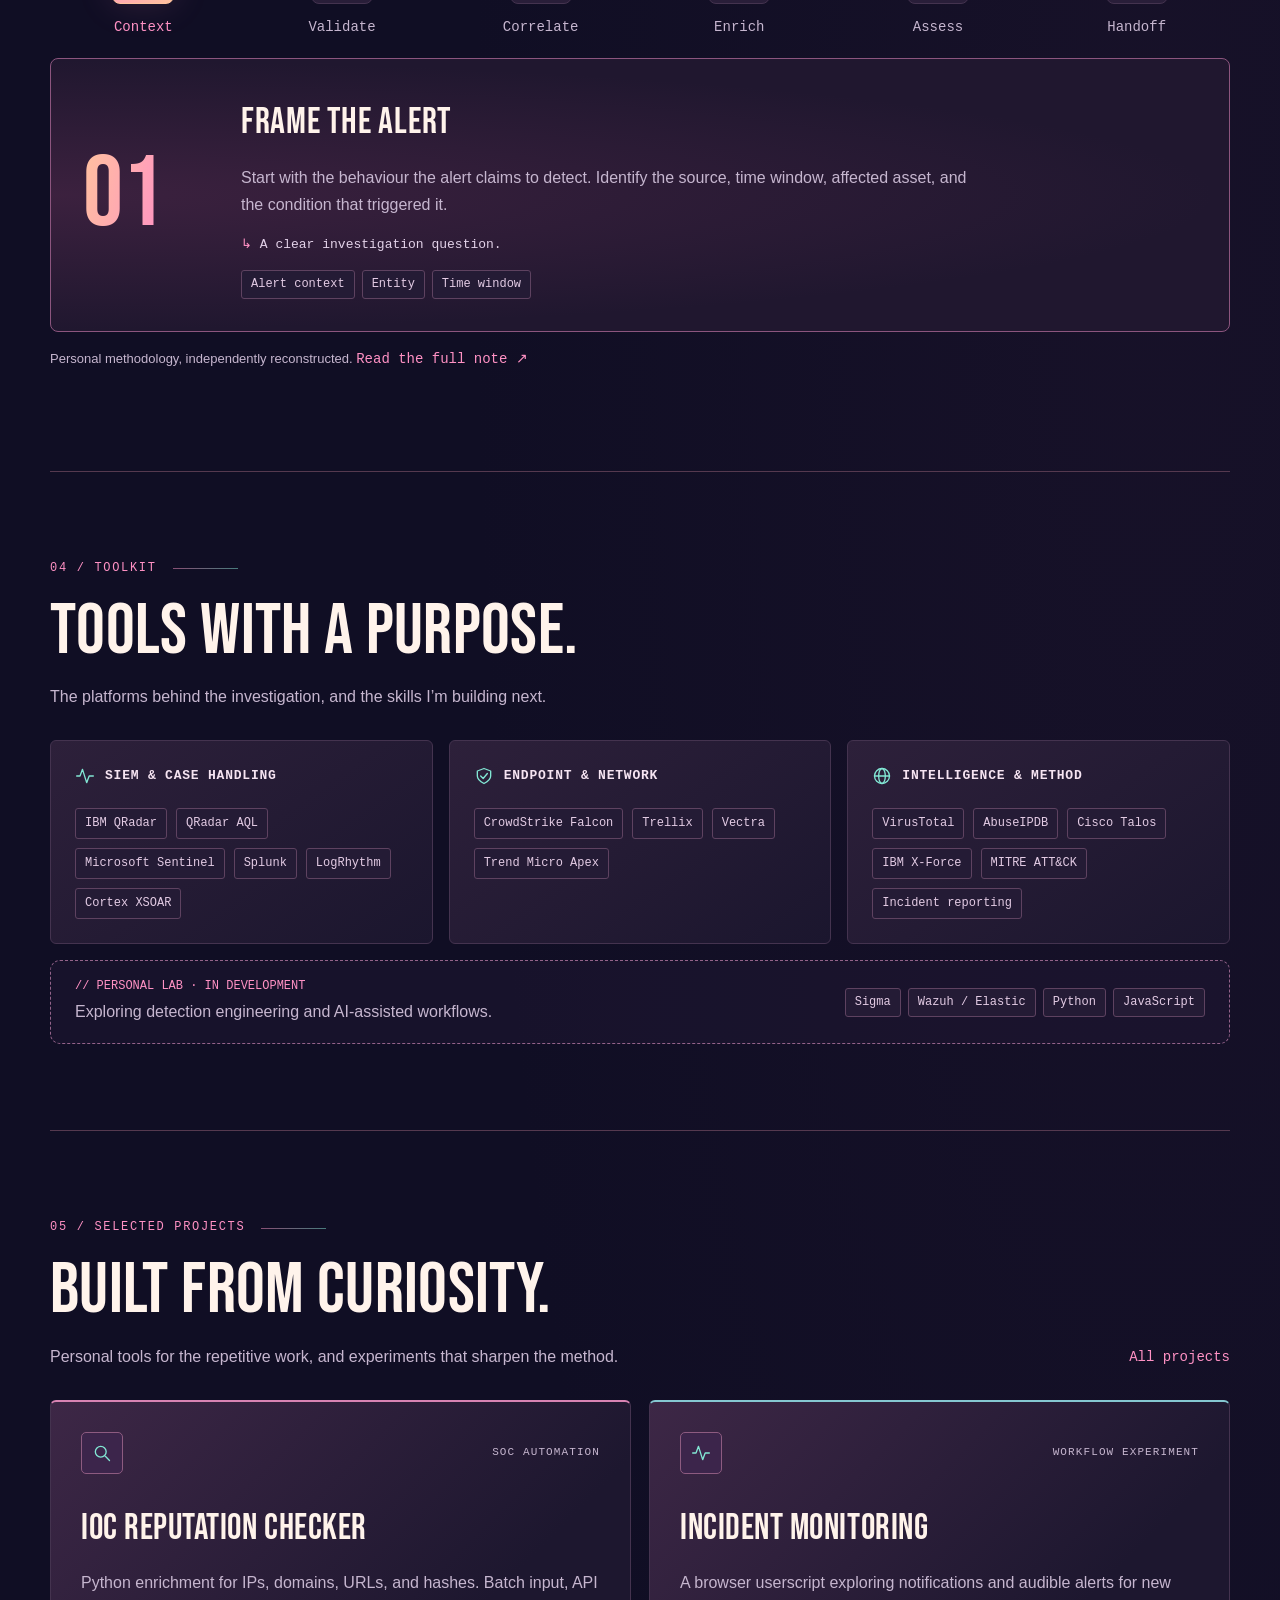
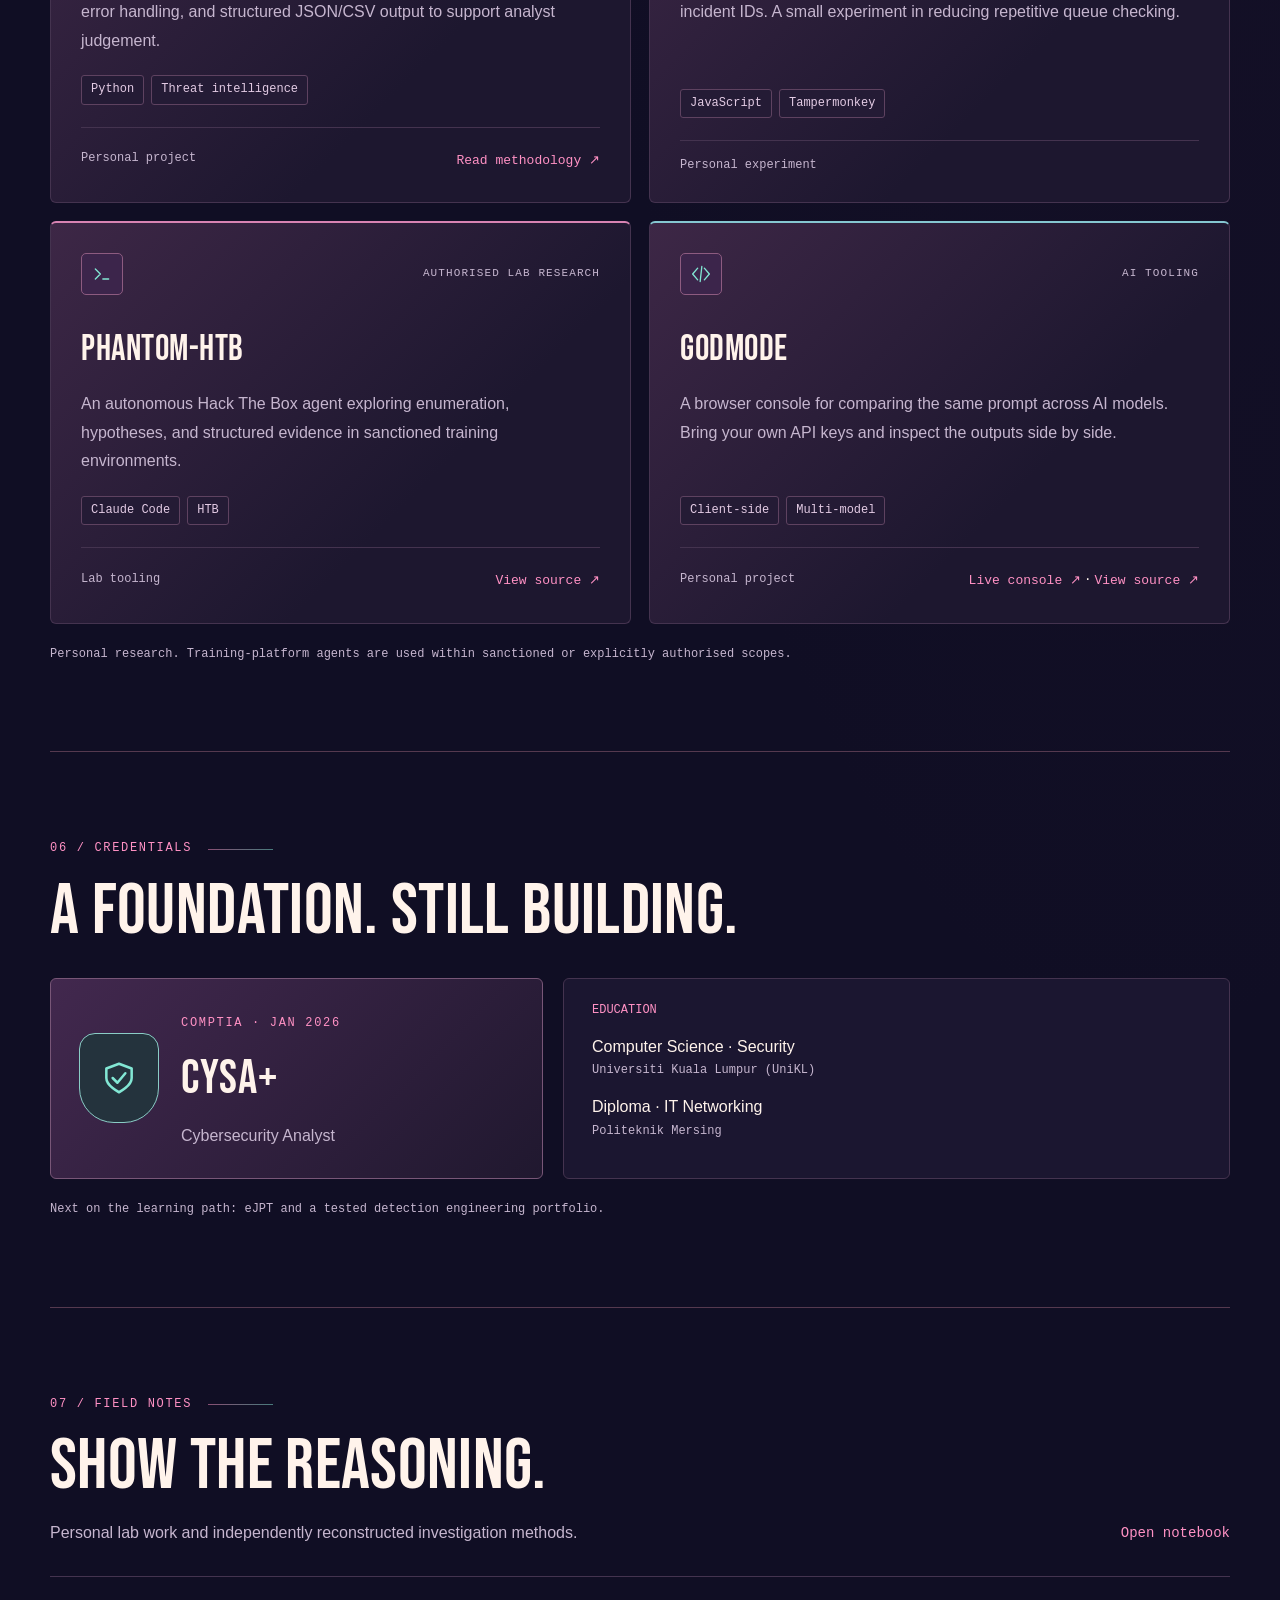
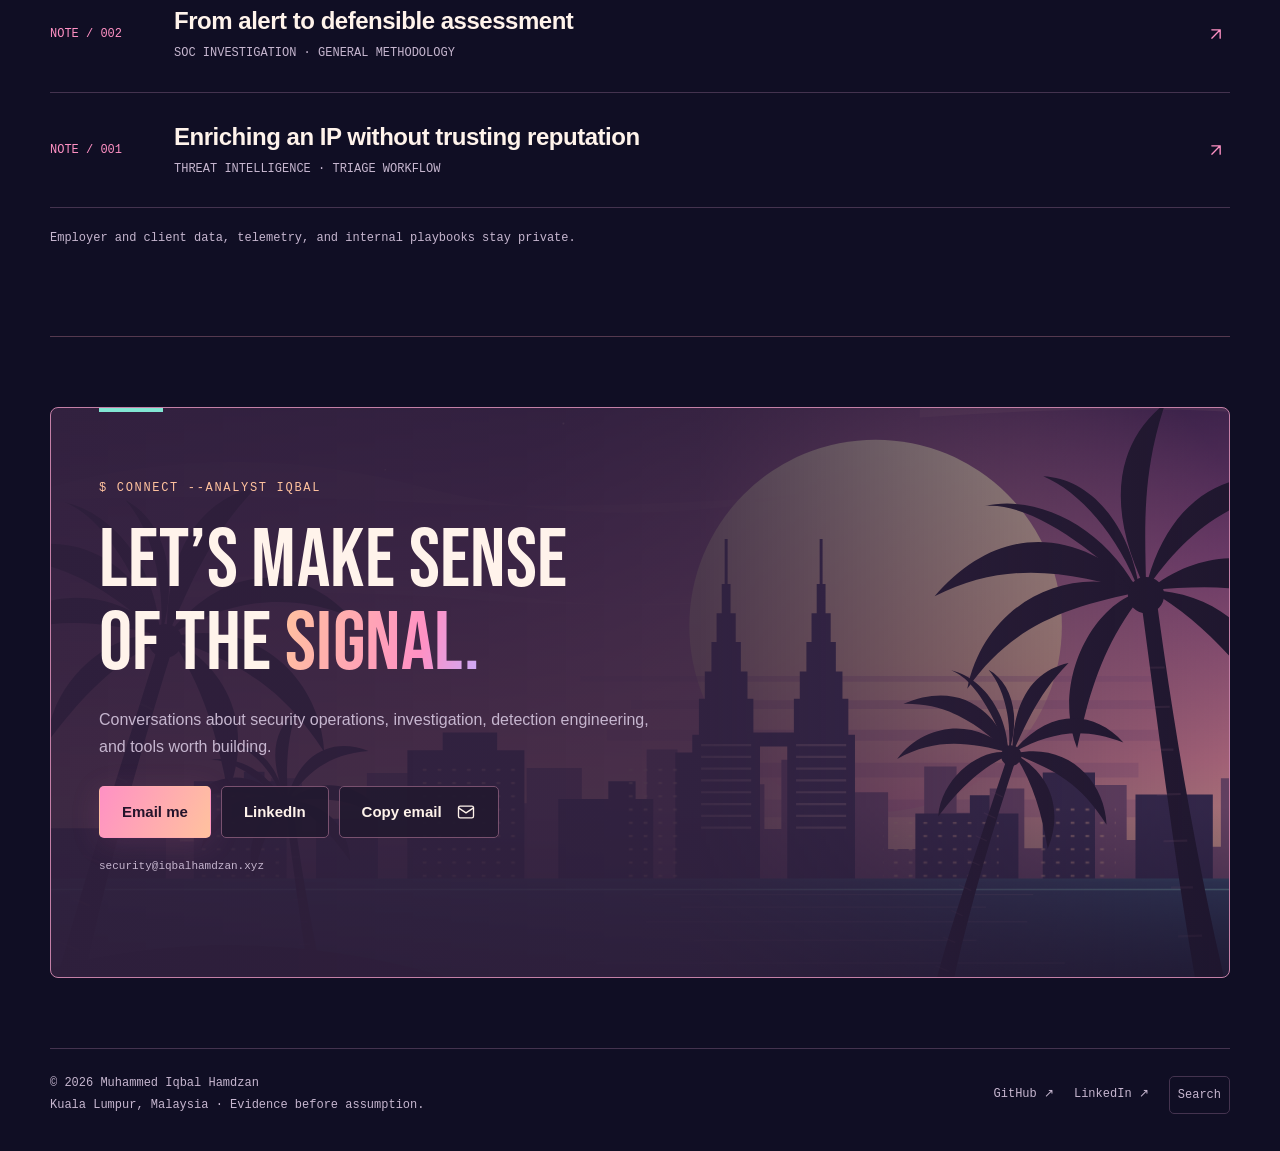
==== commit 179e3056: "Remove dead code and tidy navigation after site audit - Delete CSS left over from the previous theme" ====
--- a/index.html
+++ b/index.html
@@ -13,23 +13,23 @@
 <meta property="og:url" content="https://iqbalhamdzan.xyz/">
 <link rel="icon" href="/assets/favicon.svg" type="image/svg+xml">
 <link rel="preload" href="/assets/fonts/BebasNeue-Regular.ttf" as="font" type="font/ttf" crossorigin>
-<link rel="stylesheet" href="/assets/style.css?v=2026112303">
+<link rel="stylesheet" href="/assets/style.css?v=2026112401">
 <!-- Language alternatives -->
 <link rel="alternate" hreflang="en" href="https://iqbalhamdzan.xyz/">
 <link rel="alternate" hreflang="ms" href="https://iqbalhamdzan.xyz/ms/">
 <link rel="alternate" hreflang="x-default" href="https://iqbalhamdzan.xyz/">
 <meta property="og:locale" content="en_MY">
 <meta property="og:locale:alternate" content="ms_MY">
-<script src="/assets/language.js?v=2026112303"></script>
-<script src="/assets/translations.js?v=2026112303" defer></script>
-<script src="/assets/site.js?v=2026112303" defer></script>
+<script src="/assets/language.js?v=2026112401"></script>
+<script src="/assets/translations.js?v=2026112401" defer></script>
+<script src="/assets/site.js?v=2026112401" defer></script>
 </head>
 <body class="home"><div class="ambient" aria-hidden="true"></div><a class="skip" href="#main">Skip to content</a>
 <header class="site-header"><div class="container header-inner">
 <a class="brand" href="/" aria-label="Iqbal SOC home"><span class="brand-monogram" aria-hidden="true">IH</span> IQBAL<small>BLUE TEAM</small></a>
-<nav class="desktop-nav" aria-label="Main navigation"><a href="/#profile">Profile</a><a href="/#experience">Experience</a><a href="/#workflow">Workflow</a><a href="/#toolkit">Toolkit</a><a href="/projects.html">Projects</a><a href="/notes/">Notes</a></nav>
+<nav class="desktop-nav" aria-label="Main navigation"><a href="/#profile">Profile</a><a href="/#experience">Experience</a><a href="/#workflow">Workflow</a><a href="/#toolkit">Toolkit</a><a href="/projects.html">Projects</a><a href="/notes/">Notes</a><a href="/about.html">About</a></nav>
 <details class="mobile-menu"><summary>☰ Menu</summary><nav aria-label="Mobile navigation"><a href="/#profile">Profile</a><a href="/#experience">Experience</a><a href="/#workflow">Workflow</a><a href="/#toolkit">Toolkit</a><a href="/projects.html">Projects</a><a href="/notes/">Notes</a><a href="/#credentials">Credentials</a><a href="/about.html">About</a><a href="/#contact">Contact</a><button type="button" class="terminal-trigger" data-open-terminal aria-haspopup="dialog" hidden>/ terminal</button></nav></details>
-<div class="header-actions"><nav class="language-switch" aria-label="Language"><a href="/" data-language="en" lang="en" hreflang="en" aria-label="English" aria-current="page">EN</a><a href="/ms/" data-language="ms" lang="ms" hreflang="ms" aria-label="Bahasa Melayu">BM</a></nav><button class="terminal-trigger" data-open-terminal aria-haspopup="dialog" hidden><span>/</span> terminal</button><a class="button primary small" href="/#contact">Let’s talk <svg class="icon" viewBox="0 0 24 24" fill="none" stroke="currentColor" stroke-width="1.6" stroke-linecap="round" stroke-linejoin="round" aria-hidden="true"><path d="M7 17 17 7M7 7h10v10"/></svg></a></div>
+<div class="header-actions"><nav class="language-switch" aria-label="Language"><a href="/" data-language="en" lang="en" hreflang="en" aria-label="English" aria-current="page">EN</a><a href="/ms/" data-language="ms" lang="ms" hreflang="ms" aria-label="Bahasa Melayu">BM</a></nav><button class="terminal-trigger" data-open-terminal aria-haspopup="dialog" hidden><span>/</span> terminal</button><a class="button primary small" href="/#contact">Let’s talk</a></div>
 </div></header><div class="container"><main id="main">
 <section class="hero" aria-labelledby="hero-title"><div class="hero-copy">
 <p class="status-line"><span class="status-dot"></span>Currently <strong>SOC Analyst</strong> @ Ensign InfoSecurity</p>
@@ -37,7 +37,7 @@
 <h1 id="hero-title"><span>IQBAL</span><span class="gradient-text">HAMDZAN.</span></h1>
 <p class="role-line"><span>&gt;</span> Security Operations Analyst</p>
 <p class="hero-description">Behind every alert is a story.<br><strong>I follow the evidence.</strong> Approximately four years investigating security alerts, connecting context, and turning uncertainty into a defensible assessment.</p>
-<div class="hero-actions"><a class="button primary" href="#projects">Explore my work <svg class="icon" viewBox="0 0 24 24" fill="none" stroke="currentColor" stroke-width="1.6" stroke-linecap="round" stroke-linejoin="round" aria-hidden="true"><path d="M7 17 17 7M7 7h10v10"/></svg></a><a class="button" href="#workflow">How I investigate <svg class="icon" viewBox="0 0 24 24" fill="none" stroke="currentColor" stroke-width="1.6" stroke-linecap="round" stroke-linejoin="round" aria-hidden="true"><path d="M2 12h4l3-8 5 16 3-8h5"/></svg></a></div>
+<div class="hero-actions"><a class="button primary" href="#projects">Explore my work</a><a class="button" href="#workflow">How I investigate <svg class="icon" viewBox="0 0 24 24" fill="none" stroke="currentColor" stroke-width="1.6" stroke-linecap="round" stroke-linejoin="round" aria-hidden="true"><path d="M2 12h4l3-8 5 16 3-8h5"/></svg></a></div>
 <p class="hero-footnote"><svg class="icon" viewBox="0 0 24 24" fill="none" stroke="currentColor" stroke-width="1.6" stroke-linecap="round" stroke-linejoin="round" aria-hidden="true"><circle cx="12" cy="12" r="9"/><ellipse cx="12" cy="12" rx="4" ry="9"/><path d="M3 12h18"/></svg> Kuala Lumpur, Malaysia <span>·</span> SOC / BLUE TEAM</p>
 </div><aside class="identity-card" aria-label="Analyst identity card">
 <div class="card-label"><span>ANALYST ID / 0XB4BAL</span><span>● BLUE TEAM</span></div>
@@ -49,7 +49,7 @@
 <div class="domain-strip" aria-label="Areas of work"><span>Alert triage</span><span>Incident investigation</span><span>Threat intelligence</span><span>Security automation</span></div>
 <section id="profile" class="section">
 <div class="section-heading"><div><p class="section-kicker">01 / ANALYST PROFILE</p><h2>Curiosity. Context. Clarity.</h2></div></div>
-<div class="profile-layout"><div class="profile-copy"><p>I’m a SOC analyst with a focus on <strong>understanding what actually happened</strong>. My work moves from alert context and raw events to historical searches, entity pivots, and evidence-labelled reporting.</p><p>I work across Microsoft Sentinel, Splunk, IBM QRadar, and LogRhythm, with EDR and threat intelligence providing the context around the signal.</p><p>Outside the queue, I build personal automation tools and develop my detection engineering skills in a lab.</p><a class="text-link" href="/about.html">More about my background <svg class="icon" viewBox="0 0 24 24" fill="none" stroke="currentColor" stroke-width="1.6" stroke-linecap="round" stroke-linejoin="round" aria-hidden="true"><path d="M7 17 17 7M7 7h10v10"/></svg></a><blockquote class="principle"><p>“Reputation is a reason to look. Evidence is a reason to act.”</p><cite>MY APPROACH TO TRIAGE</cite></blockquote></div>
+<div class="profile-layout"><div class="profile-copy"><p>I’m a SOC analyst with a focus on <strong>understanding what actually happened</strong>. My work moves from alert context and raw events to historical searches, entity pivots, and evidence-labelled reporting.</p><p>I work across Microsoft Sentinel, Splunk, IBM QRadar, and LogRhythm, with EDR and threat intelligence providing the context around the signal.</p><p>Outside the queue, I build personal automation tools and develop my detection engineering skills in a lab.</p><a class="text-link" href="/about.html">More about my background</a><blockquote class="principle"><p>“Reputation is a reason to look. Evidence is a reason to act.”</p><cite>MY APPROACH TO TRIAGE</cite></blockquote></div>
 <div class="expertise-grid"><article class="expertise"><svg class="icon" viewBox="0 0 24 24" fill="none" stroke="currentColor" stroke-width="1.6" stroke-linecap="round" stroke-linejoin="round" aria-hidden="true"><path d="M2 12h4l3-8 5 16 3-8h5"/></svg><h3>Alert triage</h3><p>Validate the trigger, establish context, and identify what needs investigation.</p></article><article class="expertise"><svg class="icon" viewBox="0 0 24 24" fill="none" stroke="currentColor" stroke-width="1.6" stroke-linecap="round" stroke-linejoin="round" aria-hidden="true"><circle cx="10.5" cy="10.5" r="6.5"/><path d="m16 16 5 5"/></svg><h3>Investigation</h3><p>Historical searches, related entities, and the security-control outcome.</p></article><article class="expertise"><svg class="icon" viewBox="0 0 24 24" fill="none" stroke="currentColor" stroke-width="1.6" stroke-linecap="round" stroke-linejoin="round" aria-hidden="true"><path d="m12 3 9 5-9 5-9-5zM3 12l9 5 9-5M3 16l9 5 9-5"/></svg><h3>Threat intelligence</h3><p>Use enrichment to test a hypothesis and understand the wider context.</p></article><article class="expertise"><svg class="icon" viewBox="0 0 24 24" fill="none" stroke="currentColor" stroke-width="1.6" stroke-linecap="round" stroke-linejoin="round" aria-hidden="true"><path d="M14 2H5v20h14V7zM14 2v5h5M8 12h8M8 16h6"/></svg><h3>Clear handoffs</h3><p>Observations, assessment, uncertainty, and an actionable next step.</p></article></div></div></section>
 <section id="experience" class="section"><div class="section-heading"><div><p class="section-kicker">02 / EXPERIENCE</p><h2>The work behind the workflow.</h2><p class="section-intro">A path through security operations, from the first alert to the next investigation.</p></div></div>
 <div class="timeline">
@@ -65,14 +65,14 @@
 <section id="toolkit" class="section"><div class="section-heading"><div><p class="section-kicker">04 / TOOLKIT</p><h2>Tools with a purpose.</h2><p class="section-intro">The platforms behind the investigation, and the skills I’m building next.</p></div></div>
 <div class="toolkit-grid"><article class="tool-card"><div class="tool-label"><svg class="icon" viewBox="0 0 24 24" fill="none" stroke="currentColor" stroke-width="1.6" stroke-linecap="round" stroke-linejoin="round" aria-hidden="true"><path d="M2 12h4l3-8 5 16 3-8h5"/></svg><h3>SIEM &amp; CASE HANDLING</h3></div><div class="tag-row"><span class="tag">IBM QRadar</span><span class="tag">QRadar AQL</span><span class="tag">Microsoft Sentinel</span><span class="tag">Splunk</span><span class="tag">LogRhythm</span><span class="tag">Cortex XSOAR</span></div></article><article class="tool-card"><div class="tool-label"><svg class="icon" viewBox="0 0 24 24" fill="none" stroke="currentColor" stroke-width="1.6" stroke-linecap="round" stroke-linejoin="round" aria-hidden="true"><path d="m12 3 8 3v6c0 5-8 9-8 9s-8-4-8-9V6z"/><path d="m8 12 3 3 5-6"/></svg><h3>ENDPOINT &amp; NETWORK</h3></div><div class="tag-row"><span class="tag">CrowdStrike Falcon</span><span class="tag">Trellix</span><span class="tag">Vectra</span><span class="tag">Trend Micro Apex</span></div></article><article class="tool-card"><div class="tool-label"><svg class="icon" viewBox="0 0 24 24" fill="none" stroke="currentColor" stroke-width="1.6" stroke-linecap="round" stroke-linejoin="round" aria-hidden="true"><circle cx="12" cy="12" r="9"/><ellipse cx="12" cy="12" rx="4" ry="9"/><path d="M3 12h18"/></svg><h3>INTELLIGENCE &amp; METHOD</h3></div><div class="tag-row"><span class="tag">VirusTotal</span><span class="tag">AbuseIPDB</span><span class="tag">Cisco Talos</span><span class="tag">IBM X-Force</span><span class="tag">MITRE ATT&amp;CK</span><span class="tag">Incident reporting</span></div></article></div>
 <div class="learning-row"><p><strong>// PERSONAL LAB · IN DEVELOPMENT</strong>Exploring detection engineering and AI-assisted workflows.</p><div class="tag-row"><span class="tag">Sigma</span><span class="tag">Wazuh / Elastic</span><span class="tag">Python</span><span class="tag">JavaScript</span></div></div></section>
-<section id="projects" class="section"><div class="section-heading"><div><p class="section-kicker">05 / SELECTED PROJECTS</p><h2>Built from curiosity.</h2><p class="section-intro">Personal tools for the repetitive work, and experiments that sharpen the method.</p></div><a class="text-link" href="/projects.html">All projects <svg class="icon" viewBox="0 0 24 24" fill="none" stroke="currentColor" stroke-width="1.6" stroke-linecap="round" stroke-linejoin="round" aria-hidden="true"><path d="M7 17 17 7M7 7h10v10"/></svg></a></div>
+<section id="projects" class="section"><div class="section-heading"><div><p class="section-kicker">05 / SELECTED PROJECTS</p><h2>Built from curiosity.</h2><p class="section-intro">Personal tools for the repetitive work, and experiments that sharpen the method.</p></div><a class="text-link" href="/projects.html">All projects</a></div>
 <div class="project-grid"><article class="project-card" data-category="soc">
 <div class="project-top"><span class="project-icon"><svg class="icon" viewBox="0 0 24 24" fill="none" stroke="currentColor" stroke-width="1.6" stroke-linecap="round" stroke-linejoin="round" aria-hidden="true"><circle cx="10.5" cy="10.5" r="6.5"/><path d="m16 16 5 5"/></svg></span><span class="project-category">SOC AUTOMATION</span></div>
 <h3>IOC reputation checker</h3><p>Python enrichment for IPs, domains, URLs, and hashes. Batch input, API error handling, and structured JSON/CSV output to support analyst judgement.</p><div class="tag-row"><span class="tag">Python</span><span class="tag">Threat intelligence</span></div>
 <div class="project-bottom"><span>Personal project</span><div><a href="/notes/ioc-enrichment-workflow.html">Read methodology ↗</a></div></div></article><article class="project-card" data-category="soc">
 <div class="project-top"><span class="project-icon"><svg class="icon" viewBox="0 0 24 24" fill="none" stroke="currentColor" stroke-width="1.6" stroke-linecap="round" stroke-linejoin="round" aria-hidden="true"><path d="M2 12h4l3-8 5 16 3-8h5"/></svg></span><span class="project-category">WORKFLOW EXPERIMENT</span></div>
 <h3>Incident monitoring</h3><p>A browser userscript exploring notifications and audible alerts for new incident IDs. A small experiment in reducing repetitive queue checking.</p><div class="tag-row"><span class="tag">JavaScript</span><span class="tag">Tampermonkey</span></div>
-<div class="project-bottom"><span>Personal experiment</span><div><a href="/projects.html#soc-automation">Project details ↗</a></div></div></article><article class="project-card" data-category="lab">
+<div class="project-bottom"><span>Personal experiment</span></div></article><article class="project-card" data-category="lab">
 <div class="project-top"><span class="project-icon"><svg class="icon" viewBox="0 0 24 24" fill="none" stroke="currentColor" stroke-width="1.6" stroke-linecap="round" stroke-linejoin="round" aria-hidden="true"><path d="m4 6 6 6-6 6M13 18h7"/></svg></span><span class="project-category">AUTHORISED LAB RESEARCH</span></div>
 <h3>phantom-htb</h3><p>An autonomous Hack The Box agent exploring enumeration, hypotheses, and structured evidence in sanctioned training environments.</p><div class="tag-row"><span class="tag">Claude Code</span><span class="tag">HTB</span></div>
 <div class="project-bottom"><span>Lab tooling</span><div><a href="https://github.com/0xb4bal/phantom-htb">View source ↗</a></div></div></article><article class="project-card" data-category="lab">
@@ -81,10 +81,10 @@
 <div class="project-bottom"><span>Personal project</span><div><a href="https://0xb4bal.github.io/godmode">Live console ↗</a> · <a href="https://github.com/0xb4bal/godmode">View source ↗</a></div></div></article></div><p class="publication-note">Personal research. Training-platform agents are used within sanctioned or explicitly authorised scopes.</p></section>
 <section id="credentials" class="section"><div class="section-heading"><div><p class="section-kicker">06 / CREDENTIALS</p><h2>A foundation. Still building.</h2></div></div>
 <div class="credentials-grid"><article class="cert-card"><div class="cert-symbol"><svg class="icon" viewBox="0 0 24 24" fill="none" stroke="currentColor" stroke-width="1.6" stroke-linecap="round" stroke-linejoin="round" aria-hidden="true"><path d="m12 3 8 3v6c0 5-8 9-8 9s-8-4-8-9V6z"/><path d="m8 12 3 3 5-6"/></svg></div><div><span class="eyebrow">COMPTIA · JAN 2026</span><h3>CySA+</h3><p>Cybersecurity Analyst</p></div></article><article class="education"><h3>EDUCATION</h3><p>Computer Science · Security<span>Universiti Kuala Lumpur (UniKL)</span></p><p>Diploma · IT Networking<span>Politeknik Mersing</span></p></article></div><p class="publication-note">Next on the learning path: eJPT and a tested detection engineering portfolio.</p></section>
-<section id="notes" class="section"><div class="section-heading"><div><p class="section-kicker">07 / FIELD NOTES</p><h2>Show the reasoning.</h2><p class="section-intro">Personal lab work and independently reconstructed investigation methods.</p></div><a class="text-link" href="/notes/">Open notebook <svg class="icon" viewBox="0 0 24 24" fill="none" stroke="currentColor" stroke-width="1.6" stroke-linecap="round" stroke-linejoin="round" aria-hidden="true"><path d="M7 17 17 7M7 7h10v10"/></svg></a></div>
+<section id="notes" class="section"><div class="section-heading"><div><p class="section-kicker">07 / FIELD NOTES</p><h2>Show the reasoning.</h2><p class="section-intro">Personal lab work and independently reconstructed investigation methods.</p></div><a class="text-link" href="/notes/">Open notebook</a></div>
 <div class="note-list"><a class="note-row" href="/notes/alert-to-disposition.html"><span class="note-index">NOTE / 002</span><div><h3>From alert to defensible assessment</h3><p>SOC INVESTIGATION · GENERAL METHODOLOGY</p></div><svg class="icon" viewBox="0 0 24 24" fill="none" stroke="currentColor" stroke-width="1.6" stroke-linecap="round" stroke-linejoin="round" aria-hidden="true"><path d="M7 17 17 7M7 7h10v10"/></svg></a><a class="note-row" href="/notes/ioc-enrichment-workflow.html"><span class="note-index">NOTE / 001</span><div><h3>Enriching an IP without trusting reputation</h3><p>THREAT INTELLIGENCE · TRIAGE WORKFLOW</p></div><svg class="icon" viewBox="0 0 24 24" fill="none" stroke="currentColor" stroke-width="1.6" stroke-linecap="round" stroke-linejoin="round" aria-hidden="true"><path d="M7 17 17 7M7 7h10v10"/></svg></a></div><p class="publication-note">Employer and client data, telemetry, and internal playbooks stay private.</p></section>
-<section id="contact" class="contact" aria-labelledby="contact-title"><p class="eyebrow">$ connect --analyst iqbal</p><h2 id="contact-title">Let’s make sense<br>of the <span class="gradient-text">signal.</span></h2><p>Conversations about security operations, investigation, detection engineering, and tools worth building.</p><div class="contact-actions"><a class="button primary" href="mailto:security@iqbalhamdzan.xyz">Email me <svg class="icon" viewBox="0 0 24 24" fill="none" stroke="currentColor" stroke-width="1.6" stroke-linecap="round" stroke-linejoin="round" aria-hidden="true"><path d="M7 17 17 7M7 7h10v10"/></svg></a><a class="button" href="https://www.linkedin.com/in/iqbalhamdzan">LinkedIn <svg class="icon" viewBox="0 0 24 24" fill="none" stroke="currentColor" stroke-width="1.6" stroke-linecap="round" stroke-linejoin="round" aria-hidden="true"><path d="M7 17 17 7M7 7h10v10"/></svg></a><button class="button copy-email" hidden>Copy email <svg class="icon" viewBox="0 0 24 24" fill="none" stroke="currentColor" stroke-width="1.6" stroke-linecap="round" stroke-linejoin="round" aria-hidden="true"><rect x="3" y="5" width="18" height="14" rx="2"/><path d="m3 7 9 6 9-6"/></svg></button></div><a class="contact-email" href="mailto:security@iqbalhamdzan.xyz">security@iqbalhamdzan.xyz</a><div class="copy-status" role="status" aria-live="polite"></div></section>
-</main><footer class="site-footer"><div>© <span data-year>2026</span> Muhammed Iqbal Hamdzan<br>Kuala Lumpur, Malaysia · Evidence before assumption.</div><div class="footer-links"><a href="https://github.com/0xb4bal">GitHub ↗</a><a href="https://www.linkedin.com/in/iqbalhamdzan">LinkedIn ↗</a><button class="motion-toggle" aria-pressed="false" hidden>Pause motion</button><button class="motion-toggle command-trigger" aria-haspopup="dialog" hidden>Search <span aria-hidden="true">⌘ K</span></button></div></footer></div><dialog class="terminal" id="terminal" aria-labelledby="terminal-title">
+<section id="contact" class="contact" aria-labelledby="contact-title"><p class="eyebrow">$ connect --analyst iqbal</p><h2 id="contact-title">Let’s make sense<br>of the <span class="gradient-text">signal.</span></h2><p>Conversations about security operations, investigation, detection engineering, and tools worth building.</p><div class="contact-actions"><a class="button primary" href="mailto:security@iqbalhamdzan.xyz">Email me</a><a class="button" href="https://www.linkedin.com/in/iqbalhamdzan">LinkedIn</a><button class="button copy-email" hidden>Copy email <svg class="icon" viewBox="0 0 24 24" fill="none" stroke="currentColor" stroke-width="1.6" stroke-linecap="round" stroke-linejoin="round" aria-hidden="true"><rect x="3" y="5" width="18" height="14" rx="2"/><path d="m3 7 9 6 9-6"/></svg></button></div><a class="contact-email" href="mailto:security@iqbalhamdzan.xyz">security@iqbalhamdzan.xyz</a><div class="copy-status" role="status" aria-live="polite"></div></section>
+</main><footer class="site-footer"><div>© <span data-year>2026</span> Muhammed Iqbal Hamdzan<br>Kuala Lumpur, Malaysia · Evidence before assumption.</div><div class="footer-links"><a href="https://github.com/0xb4bal">GitHub ↗</a><a href="https://www.linkedin.com/in/iqbalhamdzan">LinkedIn ↗</a><button class="footer-button command-trigger" aria-haspopup="dialog" hidden>Search</button></div></footer></div><dialog class="terminal" id="terminal" aria-labelledby="terminal-title">
 <div class="dialog-bar"><span id="terminal-title"><span class="window-dots" aria-hidden="true"><i></i><i></i><i></i></span>visitor@iqbal-soc: ~</span><button class="dialog-close" data-close aria-label="Close terminal">ESC ×</button></div>
 <div class="terminal-output" role="log" aria-label="Terminal output" aria-live="polite" tabindex="0"><p class="terminal-command">Welcome to the analyst’s console.</p><p class="terminal-response">Explore the portfolio with a command. Type help to begin.</p></div>
 <form class="terminal-form"><label for="terminal-input">visitor:~$</label><input id="terminal-input" name="command" aria-label="Terminal command" placeholder="help" autocomplete="off" autocapitalize="off" spellcheck="false" maxlength="120"><button type="submit">Run ↵</button></form>
--- a/assets/style.css
+++ b/assets/style.css
@@ -44,27 +44,20 @@
 .container { width: min(1180px, calc(100% - 96px)); margin-inline: auto; position: relative; }
 .ambient { position: absolute; inset: 0 0 auto; height: 1100px; z-index: -1; overflow: hidden; pointer-events: none;
   background: radial-gradient(ellipse at 85% 28%, #1a4f7d36, transparent 44%), radial-gradient(ellipse at 0 40%, #0d78701a, transparent 40%); }
-.ambient:before { content: ""; position: absolute; inset: 0; background-image: linear-gradient(#627e9e0a 1px, transparent 1px), linear-gradient(90deg,#627e9e0a 1px,transparent 1px); background-size: 64px 64px; mask-image: linear-gradient(#000, #000 60%, transparent); }
-.network { position: absolute; width: 100%; height: 100%; opacity: .36; }
-.network .drift { animation: drift 14s ease-in-out infinite alternate; }
-@keyframes drift { to { transform: translateY(18px); opacity: .45; } }
 .skip { position: fixed; left: 16px; top: -80px; background: var(--cyan); color: var(--bg); padding: 10px 18px; z-index: 100; }
 .skip:focus { top: 12px; }
-.site-header { position: sticky; top: 0; z-index: 20; border-bottom: 1px solid #95bad013; background: #100e24ed; backdrop-filter: blur(18px); }
+.site-header { position: sticky; top: 0; z-index: 20; border-bottom: 1px solid #95bad013; background: #100e24ed; }
 .header-inner { min-height: 78px; display: flex; align-items: center; justify-content: space-between; gap: 24px; }
 .brand { display: flex; gap: 10px; align-items: center; font: 700 16px var(--mono); letter-spacing: -.04em; white-space: nowrap; }
-.brand-mark { color: var(--cyan); font-size: 24px; }
-.brand small { font-size: 9px; letter-spacing: .12em; color: var(--muted); border-left: 1px solid var(--line); padding-left: 10px; }
+.brand small { max-width: 170px; font-size: 9px; letter-spacing: .12em; color: var(--muted); border-left: 1px solid var(--line); padding-left: 10px; }
 .desktop-nav { display: flex; align-items: center; gap: 21px; }
 .desktop-nav a { font-size: 12px; color: var(--muted); }
 .desktop-nav a:hover, .desktop-nav a[aria-current] { color: var(--cyan); }
-.header-actions { display: flex; gap: 9px; align-items: center; }
+.header-actions { display: flex; flex-shrink: 0; gap: 9px; align-items: center; }
 .language-switch { display: inline-flex; flex: 0 0 auto; gap: 2px; padding: 3px; border: 1px solid var(--line); border-radius: 6px; background: #1b1630; }
 .language-switch a { display: grid; place-items: center; min-width: 34px; min-height: 30px; padding: 4px 7px; border-radius: 3px; font: 600 11px var(--mono); color: var(--muted); }
 .language-switch a[aria-current="page"] { background: #ff91c41c; color: var(--cyan); box-shadow: inset 0 0 0 1px #ff91c433; }
 .language-switch a:hover { color: var(--text); background: #372647; }
-.header-actions { flex-shrink: 0; }
-.brand small { max-width: 170px; }
 .button { display: inline-flex; align-items: center; justify-content: center; gap: 14px; min-height: 46px; padding: 11px 21px; border: 1px solid var(--line); background: #251c39; border-radius: 7px; font-size: 13px; font-weight: 600; transition: transform .2s, border-color .2s, background .2s; }
 .button:hover { transform: translateY(-2px); border-color: #ff91c480; color: var(--text); background: #362345; }
 .button.primary { color: #231227; background: linear-gradient(115deg, var(--cyan), #ffc29e); border-color: transparent; box-shadow: 0 0 28px #ff91c415; }
@@ -101,10 +94,6 @@
 .identity-art:before, .identity-art:after { content: ""; position: absolute; width: 25px; height: 25px; border-color: var(--cyan); border-style: solid; z-index: 2; }
 .identity-art:before { top: 0; left: 0; border-width: 1px 0 0 1px; }
 .identity-art:after { right: 0; bottom: 0; border-width: 0 1px 1px 0; }
-.identity-art svg { width: 100%; height: 100%; display: block; }
-.identity-art .orbit { transform-origin: 200px 145px; animation: orbit 40s linear infinite; }
-.identity-art .orbit-reverse { animation-direction: reverse; animation-duration: 60s; }
-@keyframes orbit { to { transform: rotate(360deg); } }
 .identity-name { font-size: 22px; font-weight: 750; letter-spacing: -.04em; margin: 10px 0 0; text-align: center; }
 .identity-role { font: 9px/1.7 var(--mono); letter-spacing: .13em; color: var(--cyan); text-align: center; margin: 4px 0 20px; }
 .identity-meta { display: grid; grid-template-columns: repeat(3,1fr); gap: 7px; }
@@ -126,7 +115,6 @@
 .section h2, .contact h2 { font-size: clamp(36px, 4.2vw, 56px); line-height: 1.12; letter-spacing: -.055em; font-weight: 800; margin: 0; }
 .section-intro { color: var(--muted); font-size: 15px; margin: 16px 0 0; max-width: 600px; }
 .text-link { color: var(--cyan); font: 11px/1.7 var(--mono); display: inline-flex; align-items: center; gap: 12px; }
-.text-link .icon { width: 16px; }
 .profile-layout { display: grid; grid-template-columns: 1fr 1fr; gap: 48px; align-items: start; }
 .profile-copy p { margin: 0 0 20px; color: var(--muted); font-size: 16px; }
 .profile-copy strong { color: var(--text); font-weight: 600; }
@@ -151,7 +139,7 @@
 .timeline-card summary { color: var(--muted); font: 11px/1.8 var(--mono); cursor: pointer; width: fit-content; }
 .timeline-card details[open] summary { color: var(--cyan); }
 .tag-row { display: flex; flex-wrap: wrap; gap: 7px; }
-.tag, .pill { display: inline-block; font: 10px/1.6 var(--mono); border: 1px solid #5e4260; color: #e3cbe4; background: #241b35; padding: 4px 9px; border-radius: 4px; }
+.tag { display: inline-block; font: 10px/1.6 var(--mono); border: 1px solid #5e4260; color: #e3cbe4; background: #241b35; padding: 4px 9px; border-radius: 4px; }
 .timeline-card .tag-row { margin-top: 15px; }
 .now-tag { float: right; font: 9px var(--mono); color: var(--green); letter-spacing: .08em; padding: 6px 8px; border: 1px solid #82e7d430; border-radius: 20px; }
 .workflow-tabs { display: grid; grid-template-columns: repeat(6,1fr); gap: 12px; margin: 35px 0 20px; position: relative; }
@@ -226,7 +214,7 @@
 .copy-status { font: 11px var(--mono); color: var(--cyan); min-height: 18px; margin: 12px 0 0; }
 .site-footer { display: flex; justify-content: space-between; align-items: center; gap: 24px; padding: 24px 0 35px; border-top: 1px solid var(--line); font: 10px/1.8 var(--mono); color: var(--muted); }
 .footer-links { display: flex; gap: 20px; align-items: center; }
-.motion-toggle { padding: 5px 8px; color: var(--muted); border: 1px solid var(--line); background: transparent; border-radius: 5px; font: 10px var(--mono); }
+.footer-button { padding: 5px 8px; color: var(--muted); border: 1px solid var(--line); background: transparent; border-radius: 5px; font: 10px var(--mono); }
 .page-content { max-width: 820px; margin: 68px auto 90px; min-height: 55vh; }
 .page-content.wide { max-width: 100%; }
 .breadcrumb { display: inline-flex; align-items: center; gap: 8px; color: var(--muted); font: 10px var(--mono); margin-bottom: 28px; }
@@ -246,8 +234,6 @@
 .page-content .project-grid { margin: 24px 0; }
 .dim { color: var(--muted); }
 .mono { font: 11px/1.8 var(--mono); }
-code, pre { font-family: var(--mono); }
-pre { overflow: auto; background: var(--panel); padding: 20px; border-radius: 8px; }
 dialog { color: var(--text); background: #1b142b; border: 1px solid #806080; border-radius: 14px; box-shadow: 0 30px 140px #000c; padding: 0; }
 dialog::backdrop { background: #0d091ad4; backdrop-filter: blur(8px); }
 .terminal { width: min(740px, calc(100% - 32px)); }
@@ -275,7 +261,6 @@
 .palette-results a:hover, .palette-results a:focus { background: #40294f; color: var(--cyan); }
 .palette-results small { color: var(--muted); font: 9px/1.7 var(--mono); }
 .palette-empty { color: var(--muted); font-size: 13px; padding: 14px; }
-.sr-only { position: absolute; width: 1px; height: 1px; overflow: hidden; clip-path: inset(50%); white-space: nowrap; }
 @media (max-width: 1120px) {
   .container { width: calc(100% - 64px); }
   .desktop-nav { gap: 14px; }
@@ -288,12 +273,6 @@
   .profile-layout { gap: 30px; }
 }
 @media (max-width: 900px) {
-  .desktop-nav { display: none; }
-  .mobile-menu { display: block; margin-left: auto; }
-  .mobile-menu summary { list-style: none; font: 11px var(--mono); cursor: pointer; border: 1px solid var(--line); padding: 8px 13px; border-radius: 5px; color: var(--muted); }
-  .mobile-menu summary::-webkit-details-marker { display: none; }
-  .mobile-menu nav { position: absolute; right: 0; top: 70px; width: 230px; padding: 12px; background: #251a36; border: 1px solid #7e537b; border-radius: 9px; box-shadow: 0 15px 50px #0007; }
-  .mobile-menu nav a { display: block; padding: 10px 12px; font-size: 13px; }
   .hero { grid-template-columns: 1.2fr 1fr; gap: 28px; padding-top: 48px; min-height: 600px; }
   .hero h1 { font-size: 7.9vw; }
   .hero-description { font-size: 14px; }
@@ -321,7 +300,6 @@
   .container { width: calc(100% - 36px); }
   .header-inner { min-height: 68px; gap: 9px; }
   .brand { font-size: 14px; gap: 5px; }
-  .brand-mark { font-size: 21px; }
   .header-actions { gap: 6px; }
   .header-actions .button { display: none; }
   .header-actions .terminal-trigger { display: none; }
@@ -408,8 +386,6 @@
   html { scroll-behavior: auto; }
   *, *:before, *:after { animation: none !important; transition: none !important; }
 }
-html[data-motion=off] { scroll-behavior: auto; }
-html[data-motion=off] *, html[data-motion=off] *:before, html[data-motion=off] *:after { animation: none !important; transition: none !important; }
 
 @media (max-width: 360px) {
   .workflow-tabs { gap: 4px; }
@@ -424,7 +400,6 @@
 /* Sunset city: original artwork, warm neon and a condensed display face. */
 body { position: relative; isolation: isolate; background: radial-gradient(ellipse at 90% 45%, #41244325, transparent 42%), var(--bg); }
 .ambient { height: 700px; background: linear-gradient(180deg,#100e24a8,#100e24 100%), url("/assets/sunset-skyline.svg") center top / cover no-repeat; }
-.ambient:before { display: none; }
 .home .ambient { height: 1100px; background: linear-gradient(180deg,transparent 48%,#100e24 90%), linear-gradient(90deg,#100e24f5 8%,#100e24a6 42%,#100e2420 100%), url("/assets/sunset-skyline.svg") center top / cover no-repeat; }
 .site-header { background: #100e24ed; border-color: #ff91c422; }
 .header-inner { min-height: 84px; }
@@ -443,8 +418,6 @@
 .button.primary:hover { box-shadow: 0 8px 34px #ee75af40; color: #24142b; }
 .button.small { font-size: 13px; min-height: 40px; }
 .terminal-trigger { min-height: 40px; font-size: 12px; }
-.button .icon path[d="M7 17 17 7M7 7h10v10"], .text-link .icon path[d="M7 17 17 7M7 7h10v10"] { display: none; }
-.button .icon:has(path[d="M7 17 17 7M7 7h10v10"]), .text-link .icon:has(path[d="M7 17 17 7M7 7h10v10"]) { display: none; }
 .hero { min-height: 760px; grid-template-columns: minmax(0,1.45fr) minmax(0,1fr); padding: 64px 0 72px; gap: 64px; }
 .hero-copy { position: relative; z-index: 1; }
 .status-line { font-size: 12px; padding: 7px 13px; color: #e0c9dd; background: #24182ecc; border-color: #ffb0cd45; margin-bottom: 25px; }
@@ -503,7 +476,7 @@
 .timeline-card p { font-size: 16px; }
 .timeline-card summary { font-size: 13px; }
 .now-tag { font-size: 10px; color: var(--aqua); }
-.tag,.pill { font-size: 12px; border-radius: 3px; }
+.tag { font-size: 12px; border-radius: 3px; }
 .workflow-tab { font-size: 14px; }
 .workflow-tab .icon { border-radius: 8px; background: #291e39; }
 .workflow-tab[aria-selected=true] .icon { background: linear-gradient(135deg,var(--pink),var(--peach)); border-color: var(--peach); box-shadow: 0 0 36px #ff91c425; }
@@ -550,7 +523,7 @@
 .contact-actions { position: relative; z-index: 1; }
 .contact-email,.copy-status { font-size: 13px; }
 .site-footer { font-size: 12px; }
-.motion-toggle { font-size: 12px; min-height: 38px; }
+.footer-button { font-size: 12px; min-height: 38px; }
 .page-content > h1 { font-family: var(--display); font-weight: 400; font-size: clamp(54px,7.5vw,94px); line-height: 1; letter-spacing: .01em; text-wrap: balance; color: #ffcfb2; }
 .page-content > h2 { font-family: var(--display); font-weight: 400; font-size: 38px; letter-spacing: .02em; }
 .page-content .note { font-size: 15px; }
